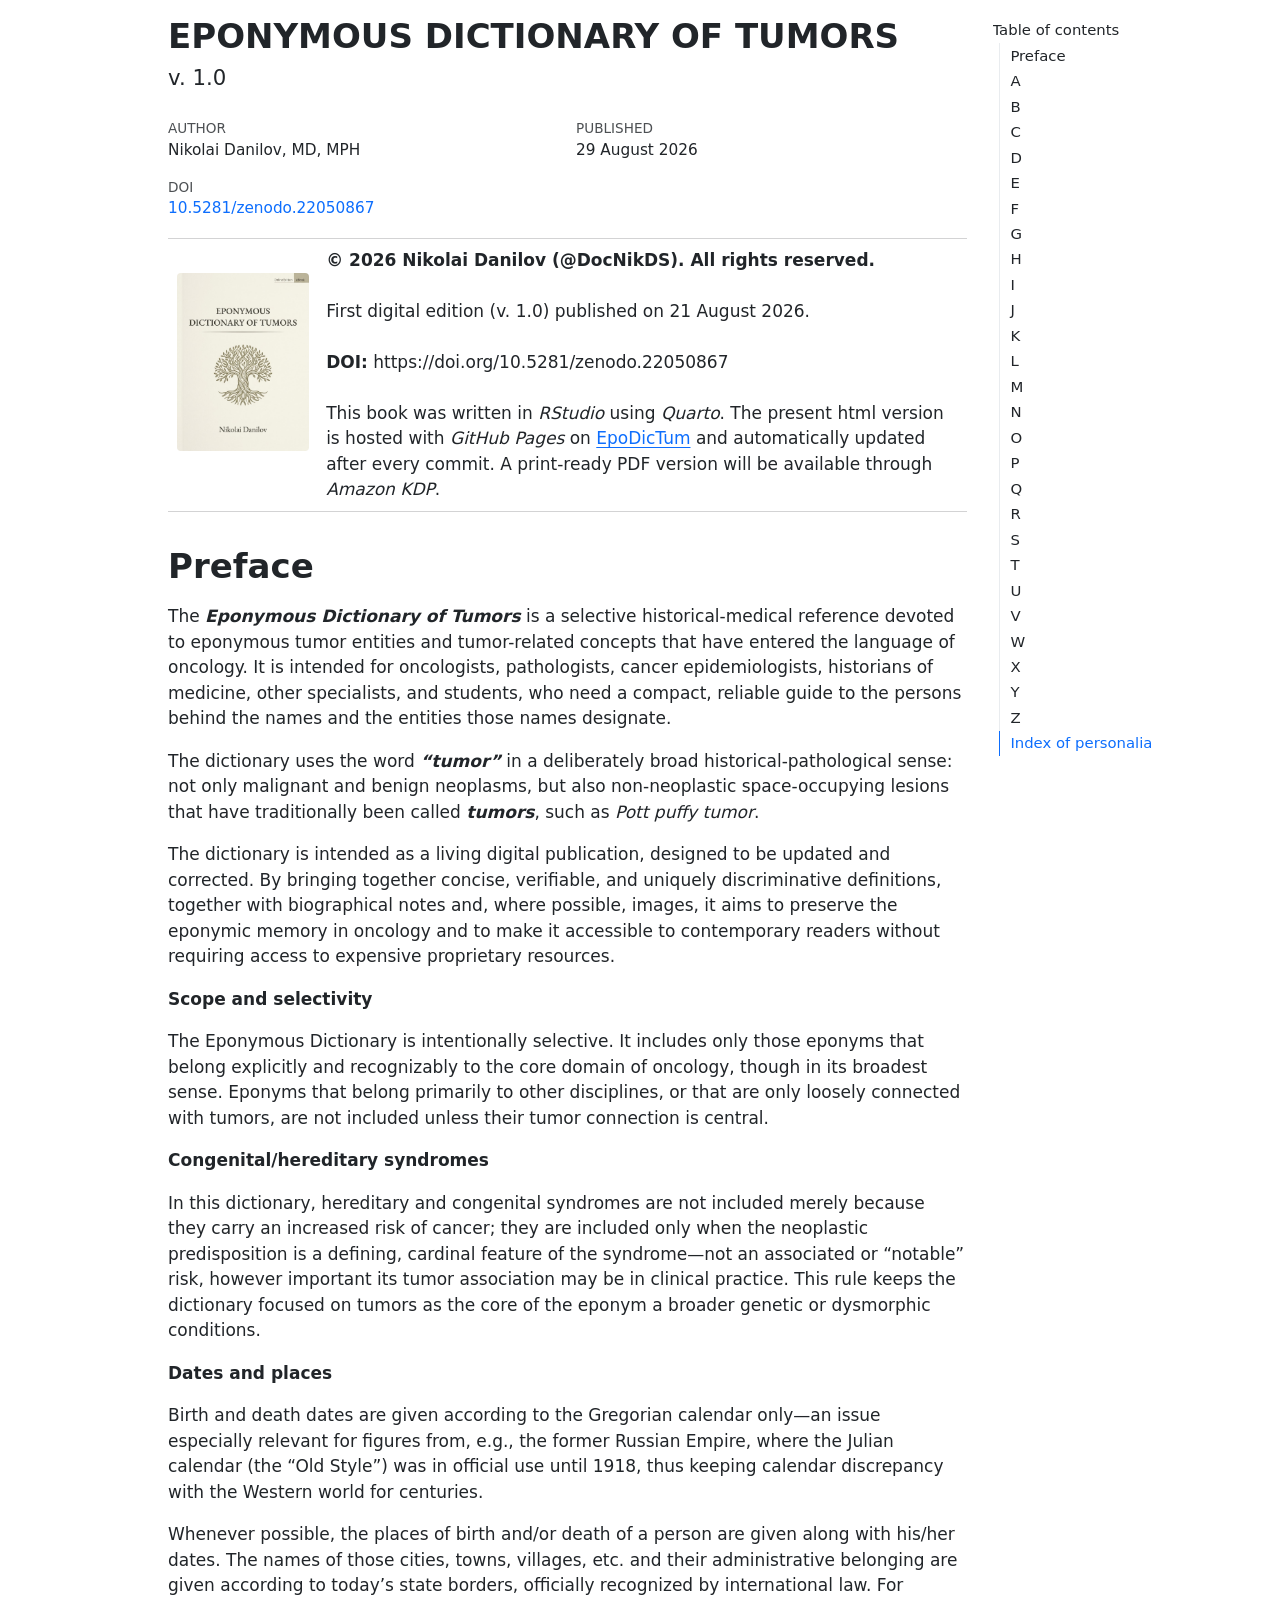
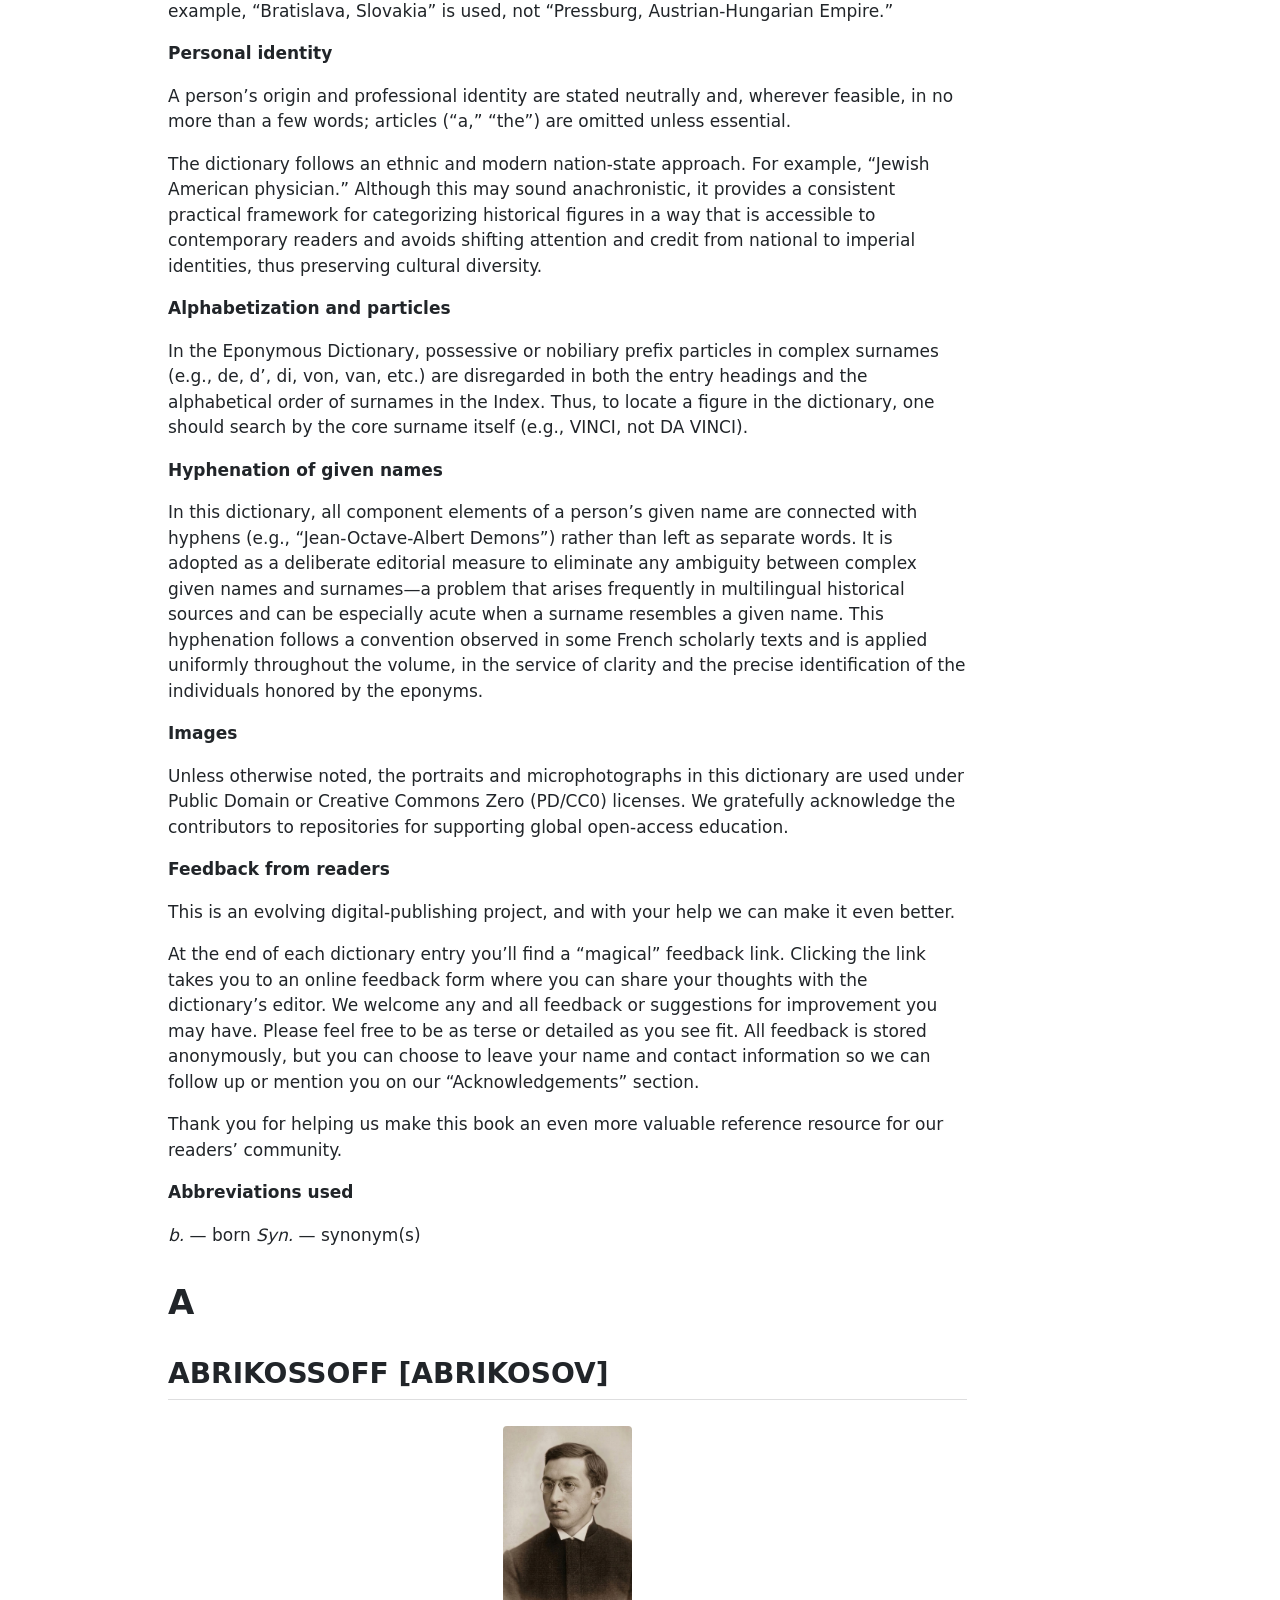
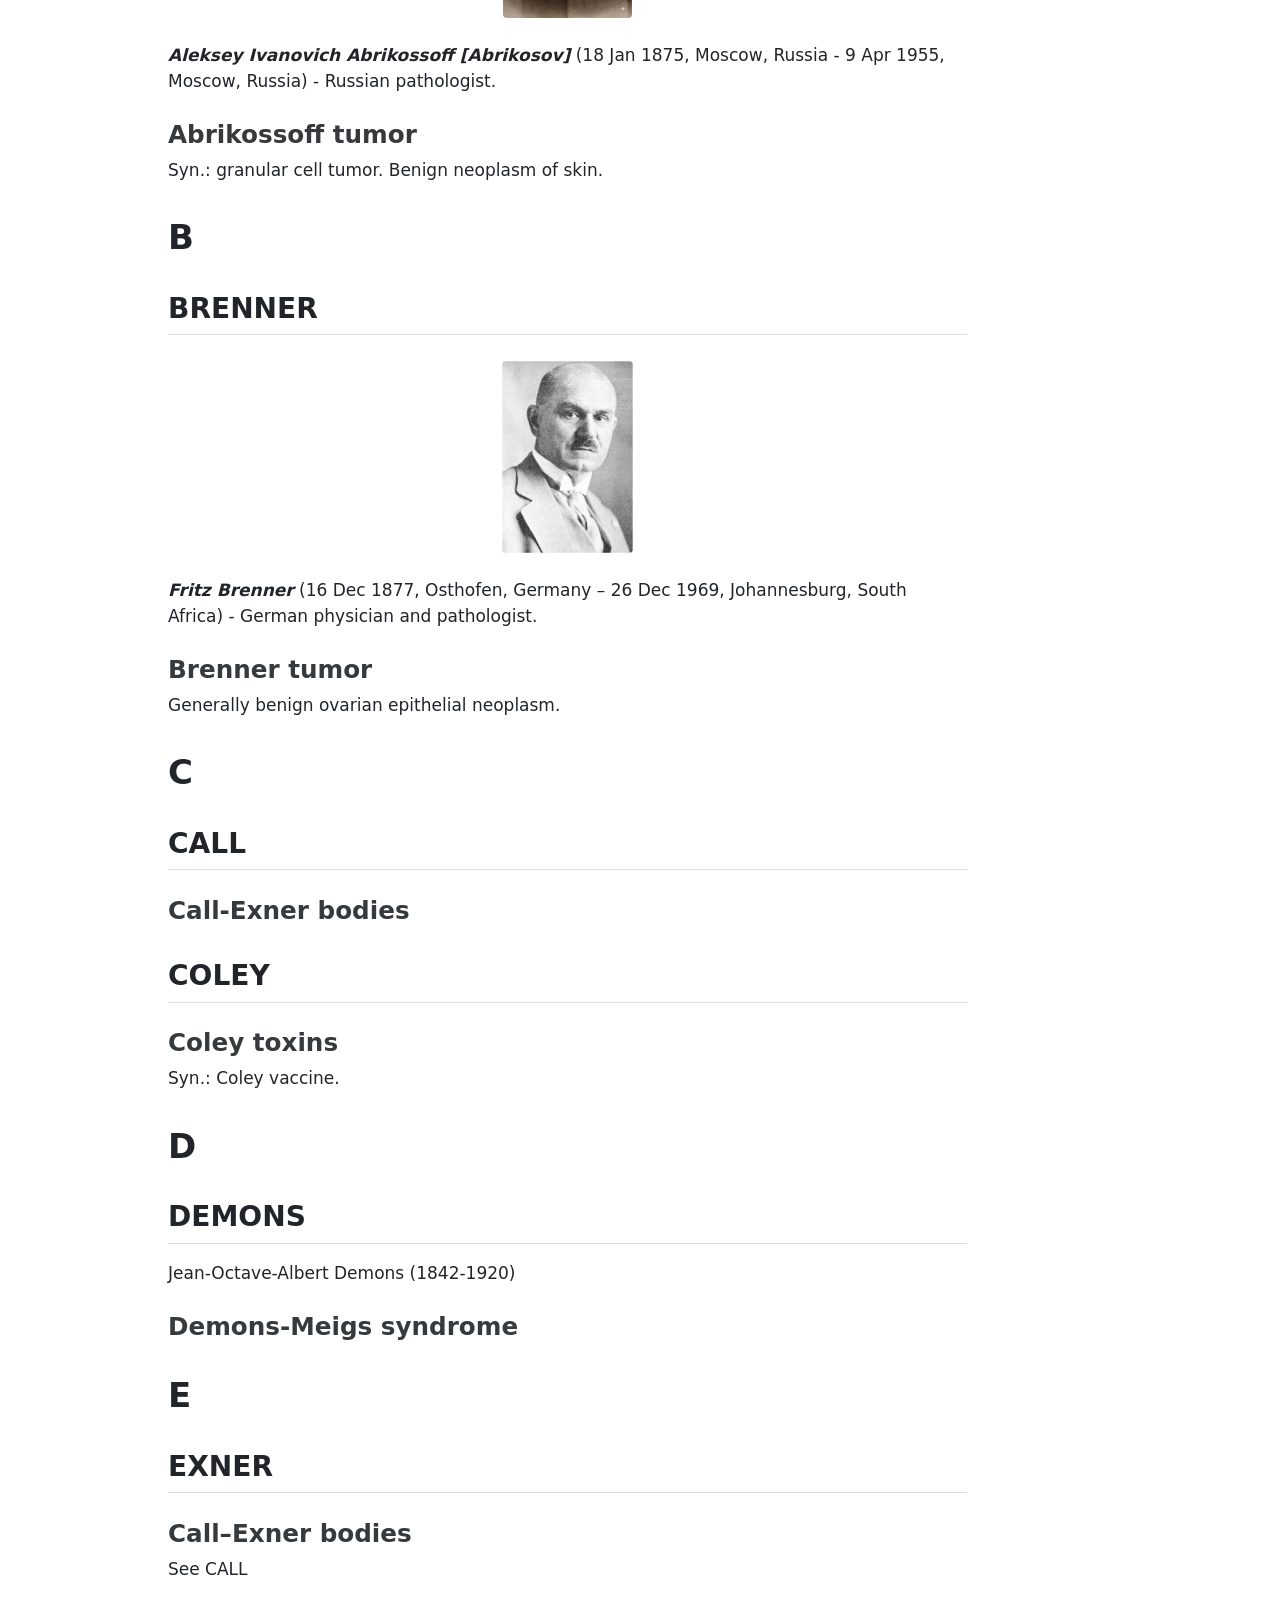
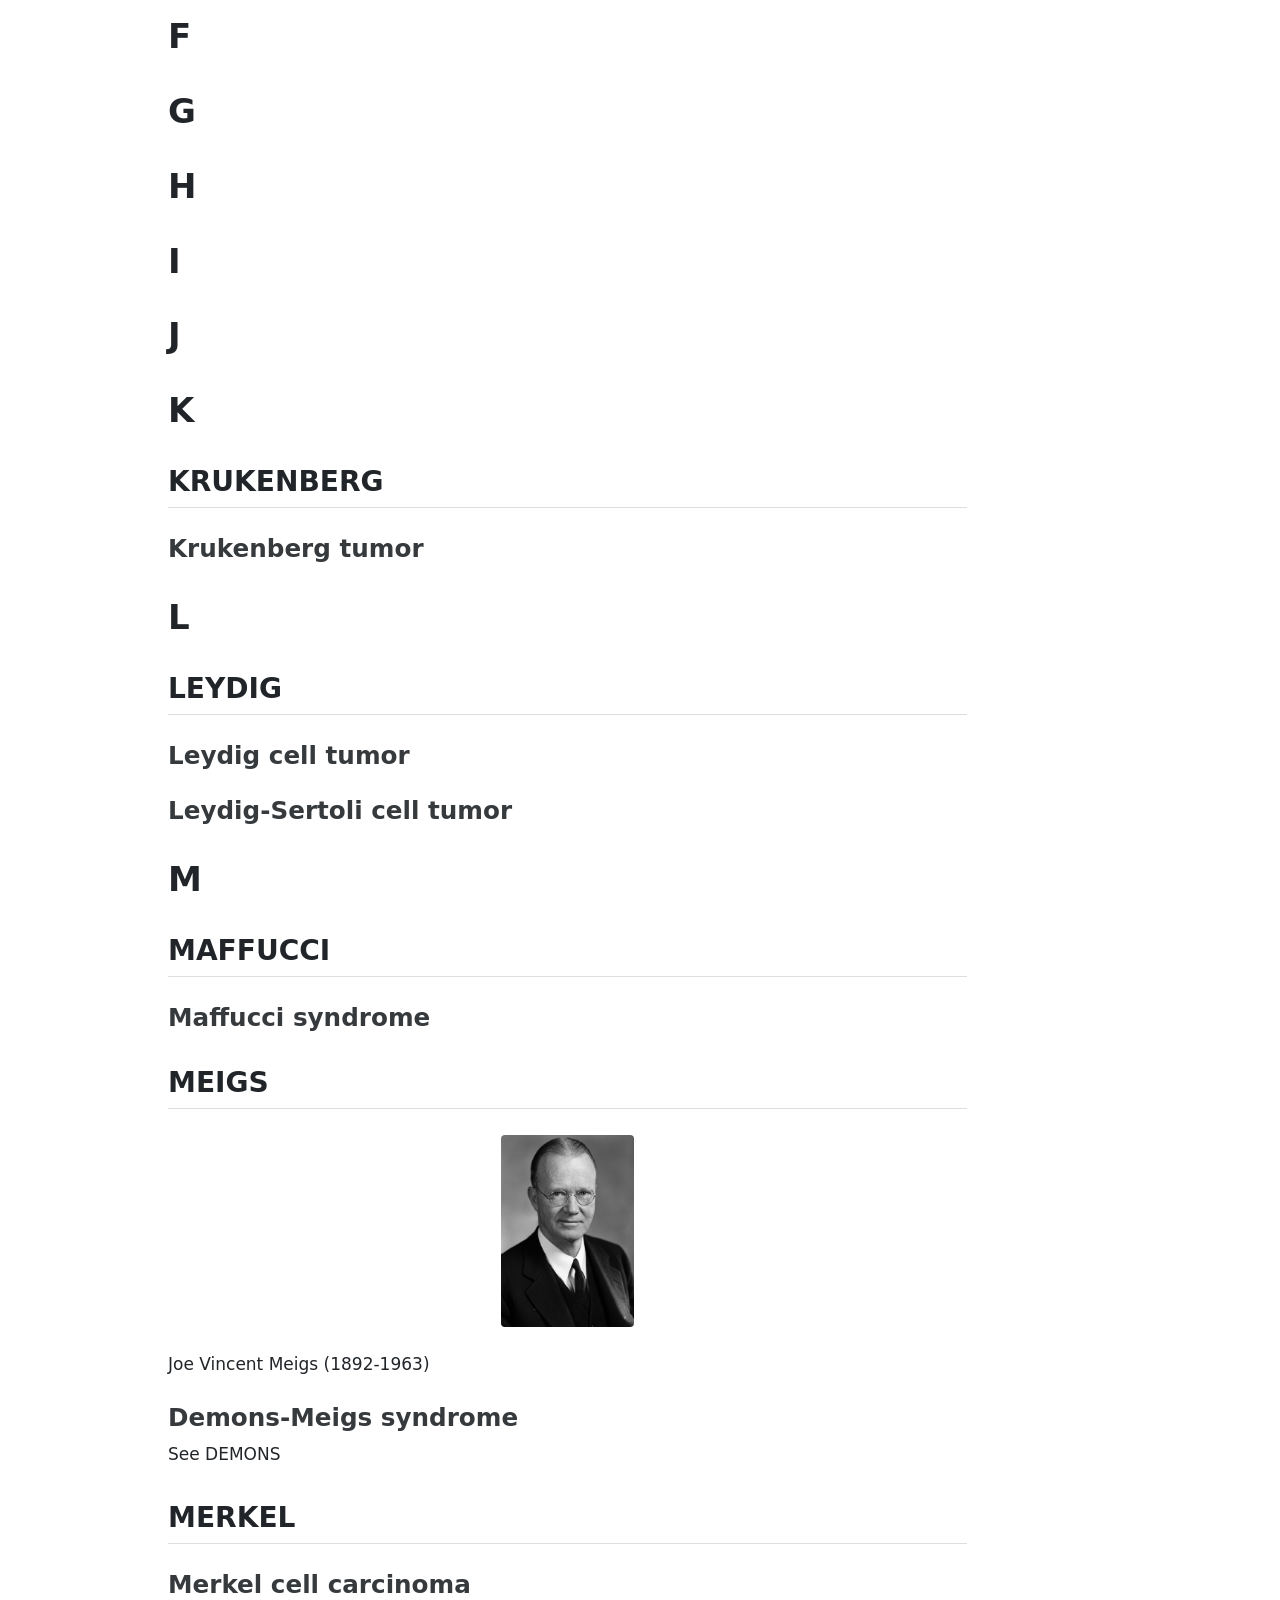
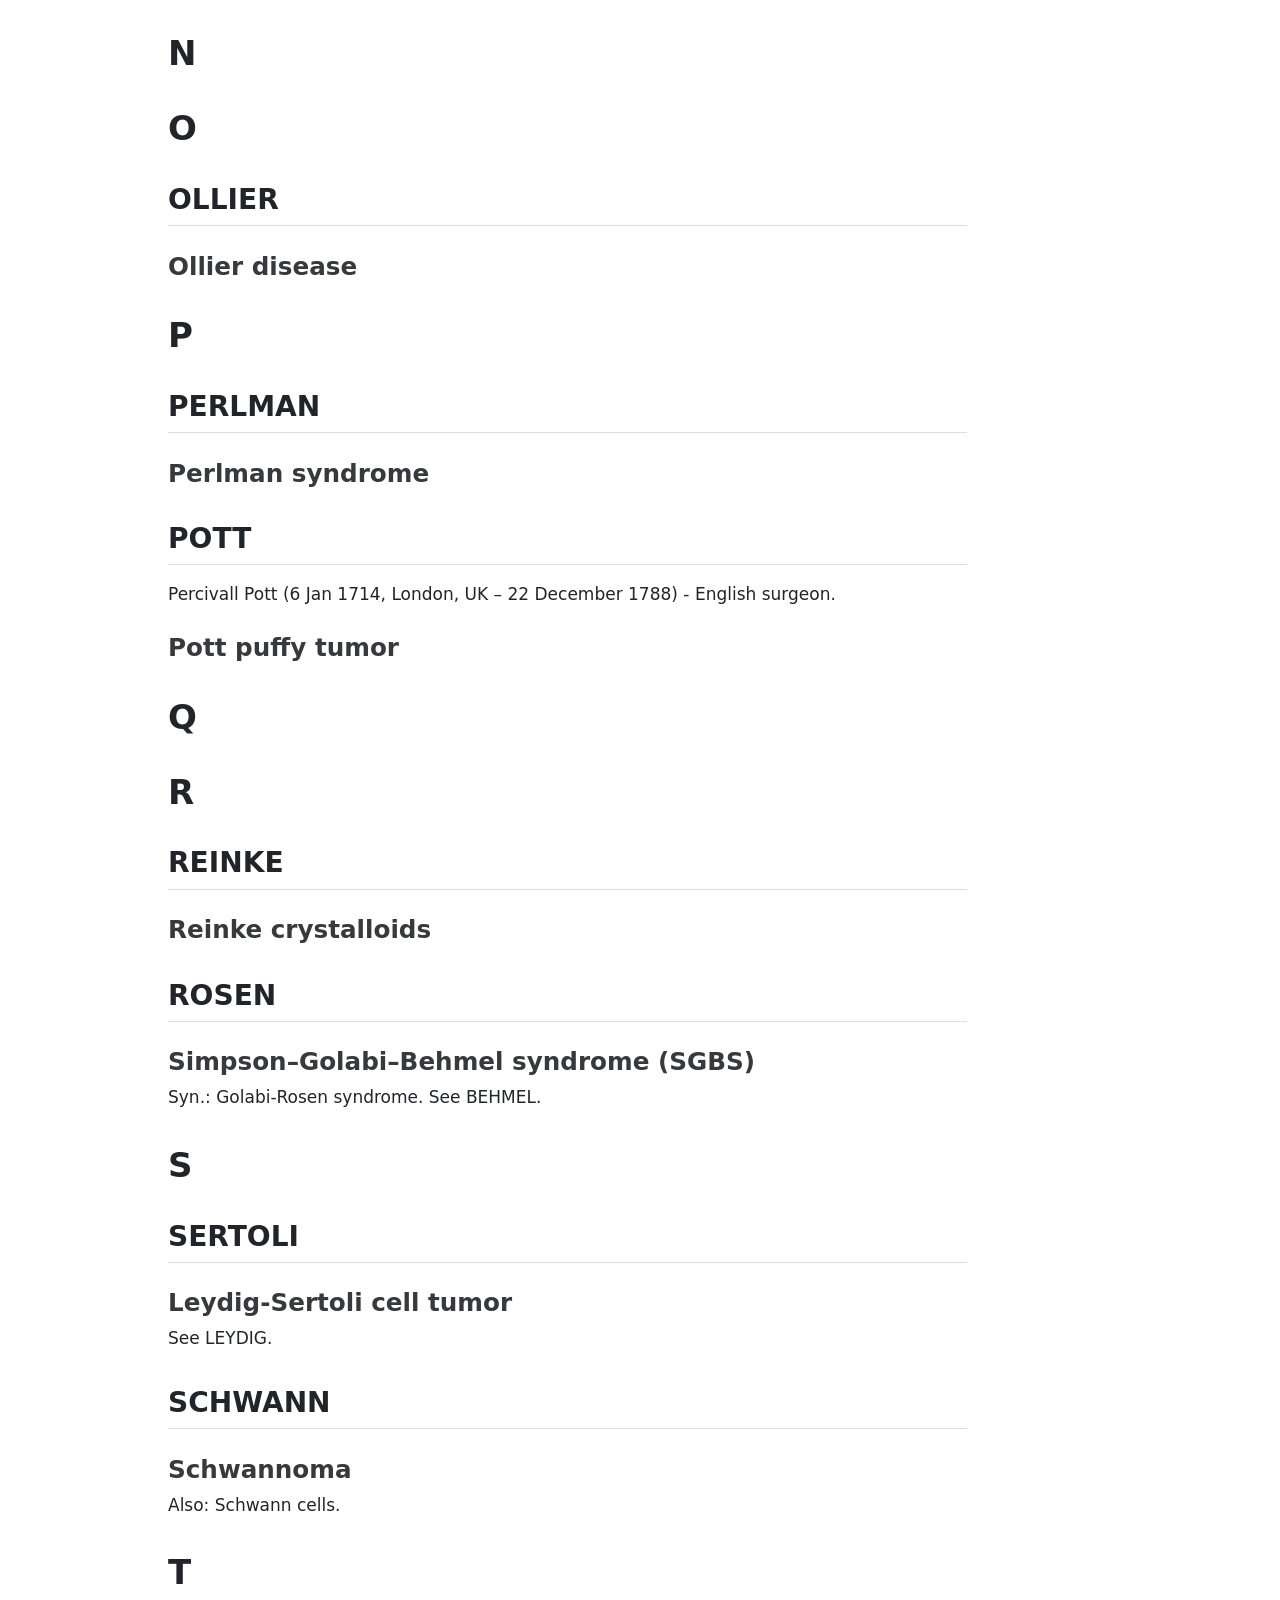
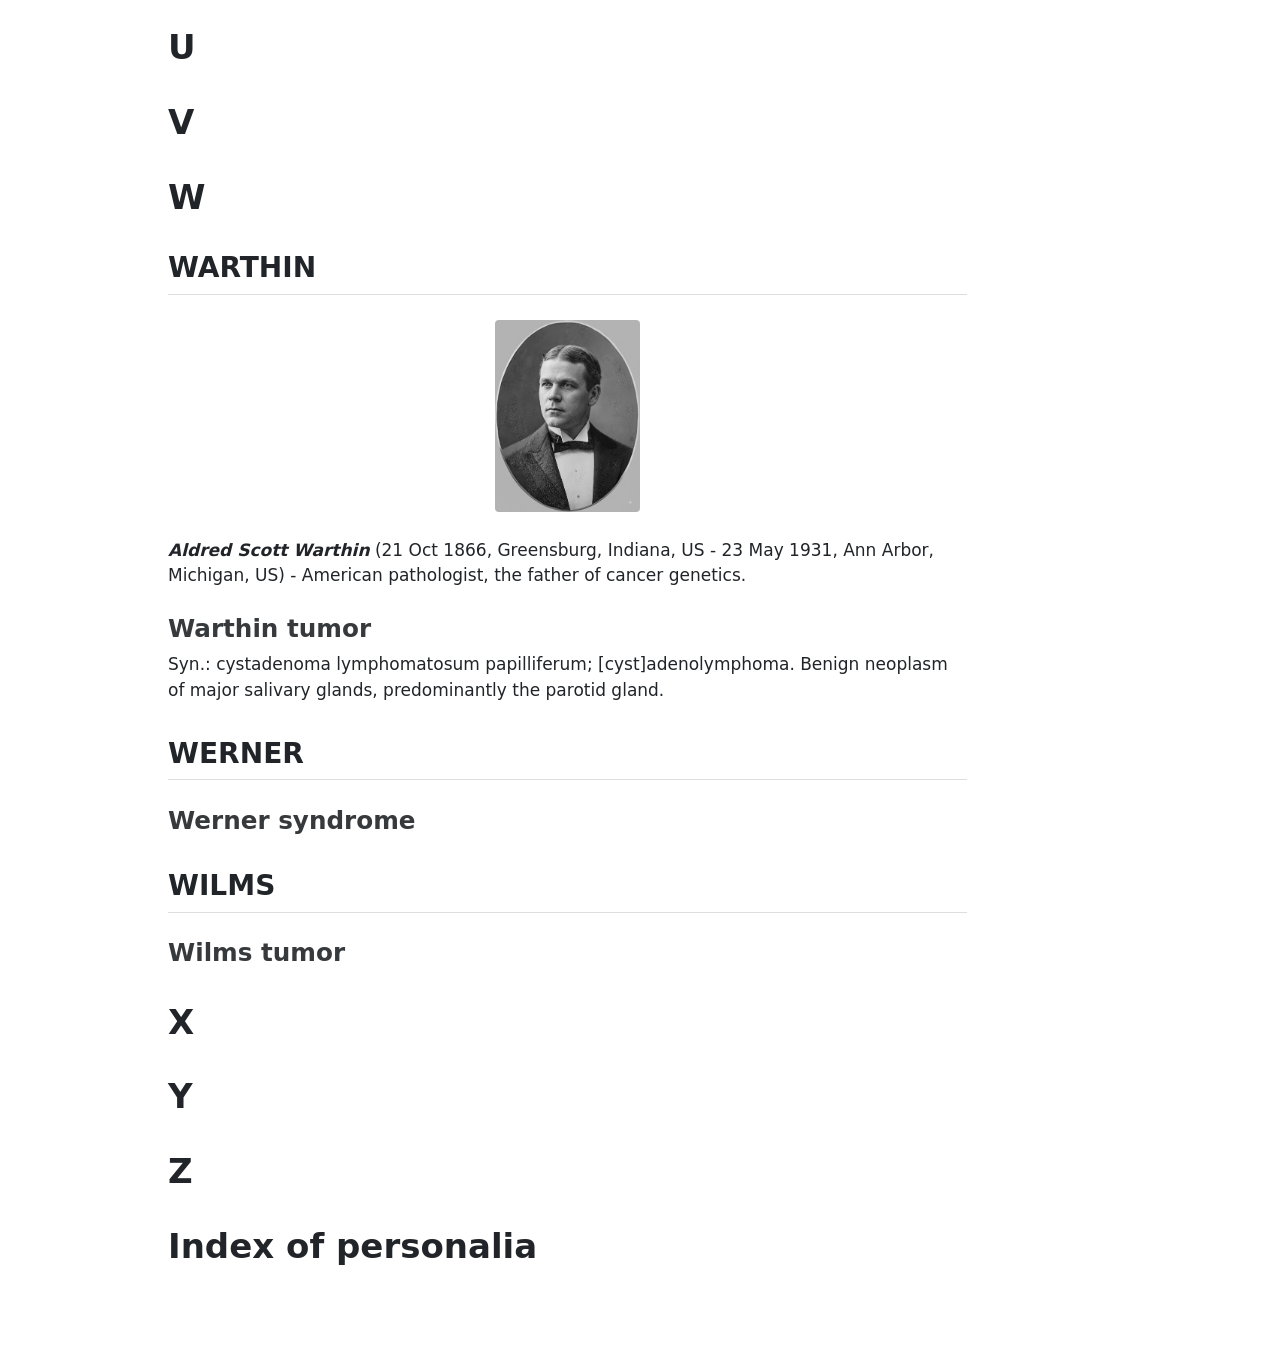
==== index.html @ 2eddefe8 "Cover design updated." ====
<!DOCTYPE html>
<html xmlns="http://www.w3.org/1999/xhtml" lang="en" xml:lang="en"><head>

<meta charset="utf-8">
<meta name="generator" content="quarto-1.9.38">

<meta name="viewport" content="width=device-width, initial-scale=1.0, user-scalable=yes">

<meta name="author" content="Nikolai Danilov, MD, MPH">
<meta name="dcterms.date" content="2026-08-29">

<title>EPONYMOUS DICTIONARY OF TUMORS</title>
<style>
/* Default styles provided by pandoc.
** See https://pandoc.org/MANUAL.html#variables-for-html for config info.
*/
code{white-space: pre-wrap;}
span.smallcaps{font-variant: small-caps;}
div.columns{display: flex; gap: min(4vw, 1.5em);}
div.column{flex: auto; overflow-x: auto;}
div.hanging-indent{margin-left: 1.5em; text-indent: -1.5em;}
ul.task-list{list-style: none;}
ul.task-list li input[type="checkbox"] {
  width: 0.8em;
  margin: 0 0.8em 0.2em -1em; /* quarto-specific, see https://github.com/quarto-dev/quarto-cli/issues/4556 */ 
  vertical-align: middle;
}
</style>


<script src="EpoDicTum_files/libs/clipboard/clipboard.min.js"></script>
<script src="EpoDicTum_files/libs/quarto-html/quarto.js" type="module"></script>
<script src="EpoDicTum_files/libs/quarto-html/tabsets/tabsets.js" type="module"></script>
<script src="EpoDicTum_files/libs/quarto-html/popper.min.js"></script>
<script src="EpoDicTum_files/libs/quarto-html/tippy.umd.min.js"></script>
<script src="EpoDicTum_files/libs/quarto-html/anchor.min.js"></script>
<link href="EpoDicTum_files/libs/quarto-html/tippy.css" rel="stylesheet">
<link href="EpoDicTum_files/libs/quarto-html/quarto-syntax-highlighting-15634bcf2e68342d4ad2dfa704d543f6.css" rel="stylesheet" id="quarto-text-highlighting-styles">
<script src="EpoDicTum_files/libs/bootstrap/bootstrap.min.js"></script>
<link href="EpoDicTum_files/libs/bootstrap/bootstrap-icons.css" rel="stylesheet">
<link href="EpoDicTum_files/libs/bootstrap/bootstrap-efbb37e9afcc02144ebbc7afd12a776f.min.css" rel="stylesheet" append-hash="true" id="quarto-bootstrap" data-mode="light">


<link rel="stylesheet" href="styles.css">
</head>

<body class="quarto-light">

<div id="quarto-content" class="page-columns page-rows-contents page-layout-article">
<div id="quarto-margin-sidebar" class="sidebar margin-sidebar">
  <nav id="TOC" role="doc-toc" class="toc-active">
    <h2 id="toc-title">Table of contents</h2>
   
  <ul>
  <li><a href="#preface" id="toc-preface" class="nav-link active" data-scroll-target="#preface">Preface</a></li>
  <li><a href="#a" id="toc-a" class="nav-link" data-scroll-target="#a">A</a>
  <ul class="collapse">
  <li><a href="#abrikossoff-abrikosov" id="toc-abrikossoff-abrikosov" class="nav-link" data-scroll-target="#abrikossoff-abrikosov">ABRIKOSSOFF [ABRIKOSOV]</a>
  <ul class="collapse">
  <li><a href="#abrikossoff-tumor" id="toc-abrikossoff-tumor" class="nav-link" data-scroll-target="#abrikossoff-tumor">Abrikossoff tumor</a></li>
  </ul></li>
  </ul></li>
  <li><a href="#b" id="toc-b" class="nav-link" data-scroll-target="#b">B</a>
  <ul class="collapse">
  <li><a href="#brenner" id="toc-brenner" class="nav-link" data-scroll-target="#brenner">BRENNER</a>
  <ul class="collapse">
  <li><a href="#brenner-tumor" id="toc-brenner-tumor" class="nav-link" data-scroll-target="#brenner-tumor">Brenner tumor</a></li>
  </ul></li>
  </ul></li>
  <li><a href="#c" id="toc-c" class="nav-link" data-scroll-target="#c">C</a>
  <ul class="collapse">
  <li><a href="#call" id="toc-call" class="nav-link" data-scroll-target="#call">CALL</a>
  <ul class="collapse">
  <li><a href="#call-exner-bodies" id="toc-call-exner-bodies" class="nav-link" data-scroll-target="#call-exner-bodies">Call-Exner bodies</a></li>
  </ul></li>
  <li><a href="#coley" id="toc-coley" class="nav-link" data-scroll-target="#coley">COLEY</a>
  <ul class="collapse">
  <li><a href="#coley-toxins" id="toc-coley-toxins" class="nav-link" data-scroll-target="#coley-toxins">Coley toxins</a></li>
  </ul></li>
  </ul></li>
  <li><a href="#d" id="toc-d" class="nav-link" data-scroll-target="#d">D</a>
  <ul class="collapse">
  <li><a href="#demons" id="toc-demons" class="nav-link" data-scroll-target="#demons">DEMONS</a>
  <ul class="collapse">
  <li><a href="#demons-meigs-syndrome" id="toc-demons-meigs-syndrome" class="nav-link" data-scroll-target="#demons-meigs-syndrome">Demons-Meigs syndrome</a></li>
  </ul></li>
  </ul></li>
  <li><a href="#e" id="toc-e" class="nav-link" data-scroll-target="#e">E</a>
  <ul class="collapse">
  <li><a href="#exner" id="toc-exner" class="nav-link" data-scroll-target="#exner">EXNER</a>
  <ul class="collapse">
  <li><a href="#callexner-bodies" id="toc-callexner-bodies" class="nav-link" data-scroll-target="#callexner-bodies">Call–Exner bodies</a></li>
  </ul></li>
  </ul></li>
  <li><a href="#f" id="toc-f" class="nav-link" data-scroll-target="#f">F</a></li>
  <li><a href="#g" id="toc-g" class="nav-link" data-scroll-target="#g">G</a></li>
  <li><a href="#h" id="toc-h" class="nav-link" data-scroll-target="#h">H</a></li>
  <li><a href="#i" id="toc-i" class="nav-link" data-scroll-target="#i">I</a></li>
  <li><a href="#j" id="toc-j" class="nav-link" data-scroll-target="#j">J</a></li>
  <li><a href="#k" id="toc-k" class="nav-link" data-scroll-target="#k">K</a>
  <ul class="collapse">
  <li><a href="#krukenberg" id="toc-krukenberg" class="nav-link" data-scroll-target="#krukenberg">KRUKENBERG</a>
  <ul class="collapse">
  <li><a href="#krukenberg-tumor" id="toc-krukenberg-tumor" class="nav-link" data-scroll-target="#krukenberg-tumor">Krukenberg tumor</a></li>
  </ul></li>
  </ul></li>
  <li><a href="#l" id="toc-l" class="nav-link" data-scroll-target="#l">L</a>
  <ul class="collapse">
  <li><a href="#leydig" id="toc-leydig" class="nav-link" data-scroll-target="#leydig">LEYDIG</a>
  <ul class="collapse">
  <li><a href="#leydig-cell-tumor" id="toc-leydig-cell-tumor" class="nav-link" data-scroll-target="#leydig-cell-tumor">Leydig cell tumor</a></li>
  <li><a href="#leydig-sertoli-cell-tumor" id="toc-leydig-sertoli-cell-tumor" class="nav-link" data-scroll-target="#leydig-sertoli-cell-tumor">Leydig-Sertoli cell tumor</a></li>
  </ul></li>
  </ul></li>
  <li><a href="#m" id="toc-m" class="nav-link" data-scroll-target="#m">M</a>
  <ul class="collapse">
  <li><a href="#maffucci" id="toc-maffucci" class="nav-link" data-scroll-target="#maffucci">MAFFUCCI</a>
  <ul class="collapse">
  <li><a href="#maffucci-syndrome" id="toc-maffucci-syndrome" class="nav-link" data-scroll-target="#maffucci-syndrome">Maffucci syndrome</a></li>
  </ul></li>
  <li><a href="#meigs" id="toc-meigs" class="nav-link" data-scroll-target="#meigs">MEIGS</a>
  <ul class="collapse">
  <li><a href="#demons-meigs-syndrome-1" id="toc-demons-meigs-syndrome-1" class="nav-link" data-scroll-target="#demons-meigs-syndrome-1">Demons-Meigs syndrome</a></li>
  </ul></li>
  <li><a href="#merkel" id="toc-merkel" class="nav-link" data-scroll-target="#merkel">MERKEL</a>
  <ul class="collapse">
  <li><a href="#merkel-cell-carcinoma" id="toc-merkel-cell-carcinoma" class="nav-link" data-scroll-target="#merkel-cell-carcinoma">Merkel cell carcinoma</a></li>
  </ul></li>
  </ul></li>
  <li><a href="#n" id="toc-n" class="nav-link" data-scroll-target="#n">N</a></li>
  <li><a href="#o" id="toc-o" class="nav-link" data-scroll-target="#o">O</a>
  <ul class="collapse">
  <li><a href="#ollier" id="toc-ollier" class="nav-link" data-scroll-target="#ollier">OLLIER</a>
  <ul class="collapse">
  <li><a href="#ollier-disease" id="toc-ollier-disease" class="nav-link" data-scroll-target="#ollier-disease">Ollier disease</a></li>
  </ul></li>
  </ul></li>
  <li><a href="#p" id="toc-p" class="nav-link" data-scroll-target="#p">P</a>
  <ul class="collapse">
  <li><a href="#perlman" id="toc-perlman" class="nav-link" data-scroll-target="#perlman">PERLMAN</a>
  <ul class="collapse">
  <li><a href="#perlman-syndrome" id="toc-perlman-syndrome" class="nav-link" data-scroll-target="#perlman-syndrome">Perlman syndrome</a></li>
  </ul></li>
  <li><a href="#pott" id="toc-pott" class="nav-link" data-scroll-target="#pott">POTT</a>
  <ul class="collapse">
  <li><a href="#pott-puffy-tumor" id="toc-pott-puffy-tumor" class="nav-link" data-scroll-target="#pott-puffy-tumor">Pott puffy tumor</a></li>
  </ul></li>
  </ul></li>
  <li><a href="#q" id="toc-q" class="nav-link" data-scroll-target="#q">Q</a></li>
  <li><a href="#r" id="toc-r" class="nav-link" data-scroll-target="#r">R</a>
  <ul class="collapse">
  <li><a href="#reinke" id="toc-reinke" class="nav-link" data-scroll-target="#reinke">REINKE</a>
  <ul class="collapse">
  <li><a href="#reinke-crystalloids" id="toc-reinke-crystalloids" class="nav-link" data-scroll-target="#reinke-crystalloids">Reinke crystalloids</a></li>
  </ul></li>
  <li><a href="#rosen" id="toc-rosen" class="nav-link" data-scroll-target="#rosen">ROSEN</a>
  <ul class="collapse">
  <li><a href="#simpsongolabibehmel-syndrome-sgbs" id="toc-simpsongolabibehmel-syndrome-sgbs" class="nav-link" data-scroll-target="#simpsongolabibehmel-syndrome-sgbs">Simpson–Golabi–Behmel syndrome (SGBS)</a></li>
  </ul></li>
  </ul></li>
  <li><a href="#s" id="toc-s" class="nav-link" data-scroll-target="#s">S</a>
  <ul class="collapse">
  <li><a href="#sertoli" id="toc-sertoli" class="nav-link" data-scroll-target="#sertoli">SERTOLI</a>
  <ul class="collapse">
  <li><a href="#leydig-sertoli-cell-tumor-1" id="toc-leydig-sertoli-cell-tumor-1" class="nav-link" data-scroll-target="#leydig-sertoli-cell-tumor-1">Leydig-Sertoli cell tumor</a></li>
  </ul></li>
  <li><a href="#schwann" id="toc-schwann" class="nav-link" data-scroll-target="#schwann">SCHWANN</a>
  <ul class="collapse">
  <li><a href="#schwannoma" id="toc-schwannoma" class="nav-link" data-scroll-target="#schwannoma">Schwannoma</a></li>
  </ul></li>
  </ul></li>
  <li><a href="#t" id="toc-t" class="nav-link" data-scroll-target="#t">T</a></li>
  <li><a href="#u" id="toc-u" class="nav-link" data-scroll-target="#u">U</a></li>
  <li><a href="#v" id="toc-v" class="nav-link" data-scroll-target="#v">V</a></li>
  <li><a href="#w" id="toc-w" class="nav-link" data-scroll-target="#w">W</a>
  <ul class="collapse">
  <li><a href="#warthin" id="toc-warthin" class="nav-link" data-scroll-target="#warthin">WARTHIN</a>
  <ul class="collapse">
  <li><a href="#warthin-tumor" id="toc-warthin-tumor" class="nav-link" data-scroll-target="#warthin-tumor">Warthin tumor</a></li>
  </ul></li>
  <li><a href="#werner" id="toc-werner" class="nav-link" data-scroll-target="#werner">WERNER</a>
  <ul class="collapse">
  <li><a href="#werner-syndrome" id="toc-werner-syndrome" class="nav-link" data-scroll-target="#werner-syndrome">Werner syndrome</a></li>
  </ul></li>
  <li><a href="#wilms" id="toc-wilms" class="nav-link" data-scroll-target="#wilms">WILMS</a>
  <ul class="collapse">
  <li><a href="#wilms-tumor" id="toc-wilms-tumor" class="nav-link" data-scroll-target="#wilms-tumor">Wilms tumor</a></li>
  </ul></li>
  </ul></li>
  <li><a href="#x" id="toc-x" class="nav-link" data-scroll-target="#x">X</a></li>
  <li><a href="#y" id="toc-y" class="nav-link" data-scroll-target="#y">Y</a></li>
  <li><a href="#z" id="toc-z" class="nav-link" data-scroll-target="#z">Z</a></li>
  <li><a href="#index-of-personalia" id="toc-index-of-personalia" class="nav-link" data-scroll-target="#index-of-personalia">Index of personalia</a></li>
  </ul>
<div class="quarto-alternate-formats"><h2>Other Formats</h2><ul><li><a href="EpoDicTum.pdf"><i class="bi bi-file-pdf"></i>PDF</a></li></ul></div></nav>
</div>
<main class="content" id="quarto-document-content">

<header id="title-block-header" class="quarto-title-block default">
<div class="quarto-title">
<h1 class="title">EPONYMOUS DICTIONARY OF TUMORS</h1>
<p class="subtitle lead">v. 1.0</p>
</div>



<div class="quarto-title-meta">

    <div>
    <div class="quarto-title-meta-heading">Author</div>
    <div class="quarto-title-meta-contents">
             <p>Nikolai Danilov, MD, MPH </p>
          </div>
  </div>
    
    <div>
    <div class="quarto-title-meta-heading">Published</div>
    <div class="quarto-title-meta-contents">
      <p class="date">29 August 2026</p>
    </div>
  </div>
  
    
    <div>
    <div class="quarto-title-meta-heading">Doi</div>
    <div class="quarto-title-meta-contents">
      <p class="doi">
        <a href="https://doi.org/10.5281/zenodo.22050867">10.5281/zenodo.22050867</a>
      </p>
    </div>
  </div>
  </div>
  


</header>


<table class="caption-top table">
<tbody>
<tr class="odd">
<td><img src="images/cover.png" class="img-fluid" style="width:100.0%"></td>
<td><strong>© 2026 Nikolai Danilov (<span class="citation" data-cites="DocNikDS">@DocNikDS</span>). All rights reserved.</strong> <br><br> First digital edition (v. 1.0) published on 21 August 2026. <br><br> <strong>DOI:</strong> https://doi.org/10.5281/zenodo.22050867 <br><br> This book was written in <em>RStudio</em> using <em>Quarto</em>. The present html version is hosted with <em>GitHub Pages</em> on <a href="https://github.com/DocNikDS/EpoDicTum">EpoDicTum</a> and automatically updated after every commit. A print-ready PDF version will be available through <em>Amazon KDP</em>.</td>
</tr>
</tbody>
</table>
<section id="preface" class="level1">
<h1>Preface</h1>
<p>The <strong><em>Eponymous Dictionary of Tumors</em></strong> is a selective historical-medical reference devoted to eponymous tumor entities and tumor-related concepts that have entered the language of oncology. It is intended for oncologists, pathologists, cancer epidemiologists, historians of medicine, other specialists, and students, who need a compact, reliable guide to the persons behind the names and the entities those names designate.</p>
<p>The dictionary uses the word <strong><em>“tumor”</em></strong> in a deliberately broad historical-pathological sense: not only malignant and benign neoplasms, but also non-neoplastic space-occupying lesions that have traditionally been called <strong><em>tumors</em></strong>, such as <em>Pott puffy tumor</em>.</p>
<p>The dictionary is intended as a living digital publication, designed to be updated and corrected. By bringing together concise, verifiable, and uniquely discriminative definitions, together with biographical notes and, where possible, images, it aims to preserve the eponymic memory in oncology and to make it accessible to contemporary readers without requiring access to expensive proprietary resources.</p>
<p><strong>Scope and selectivity</strong></p>
<p>The Eponymous Dictionary is intentionally selective. It includes only those eponyms that belong explicitly and recognizably to the core domain of oncology, though in its broadest sense. Eponyms that belong primarily to other disciplines, or that are only loosely connected with tumors, are not included unless their tumor connection is central.</p>
<p><strong>Congenital/hereditary syndromes</strong></p>
<p>In this dictionary, hereditary and congenital syndromes are not included merely because they carry an increased risk of cancer; they are included only when the neoplastic predisposition is a defining, cardinal feature of the syndrome—not an associated or “notable” risk, however important its tumor association may be in clinical practice. This rule keeps the dictionary focused on tumors as the core of the eponym a broader genetic or dysmorphic conditions.</p>
<p><strong>Dates and places</strong></p>
<p>Birth and death dates are given according to the Gregorian calendar only—an issue especially relevant for figures from, e.g., the former Russian Empire, where the Julian calendar (the “Old Style”) was in official use until 1918, thus keeping calendar discrepancy with the Western world for centuries.</p>
<p>Whenever possible, the places of birth and/or death of a person are given along with his/her dates. The names of those cities, towns, villages, etc. and their administrative belonging are given according to today’s state borders, officially recognized by international law. For example, “Bratislava, Slovakia” is used, not “Pressburg, Austrian-Hungarian Empire.”</p>
<p><strong>Personal identity</strong></p>
<p>A person’s origin and professional identity are stated neutrally and, wherever feasible, in no more than a few words; articles (“a,” “the”) are omitted unless essential.</p>
<p>The dictionary follows an ethnic and modern nation-state approach. For example, “Jewish American physician.” Although this may sound anachronistic, it provides a consistent practical framework for categorizing historical figures in a way that is accessible to contemporary readers and avoids shifting attention and credit from national to imperial identities, thus preserving cultural diversity.</p>
<p><strong>Alphabetization and particles</strong></p>
<p>In the Eponymous Dictionary, possessive or nobiliary prefix particles in complex surnames (e.g., de, d’, di, von, van, etc.) are disregarded in both the entry headings and the alphabetical order of surnames in the Index. Thus, to locate a figure in the dictionary, one should search by the core surname itself (e.g., VINCI, not DA VINCI).</p>
<p><strong>Hyphenation of given names</strong></p>
<p>In this dictionary, all component elements of a person’s given name are connected with hyphens (e.g., “Jean-Octave-Albert Demons”) rather than left as separate words. It is adopted as a deliberate editorial measure to eliminate any ambiguity between complex given names and surnames—a problem that arises frequently in multilingual historical sources and can be especially acute when a surname resembles a given name. This hyphenation follows a convention observed in some French scholarly texts and is applied uniformly throughout the volume, in the service of clarity and the precise identification of the individuals honored by the eponyms.</p>
<p><strong>Images</strong></p>
<p>Unless otherwise noted, the portraits and microphotographs in this dictionary are used under Public Domain or Creative Commons Zero (PD/CC0) licenses. We gratefully acknowledge the contributors to repositories for supporting global open-access education.</p>
<p><strong>Feedback from readers</strong></p>
<p>This is an evolving digital-publishing project, and with your help we can make it even better.</p>
<p>At the end of each dictionary entry you’ll find a “magical” feedback link. Clicking the link takes you to an online feedback form where you can share your thoughts with the dictionary’s editor. We welcome any and all feedback or suggestions for improvement you may have. Please feel free to be as terse or detailed as you see fit. All feedback is stored anonymously, but you can choose to leave your name and contact information so we can follow up or mention you on our “Acknowledgements” section.</p>
<p>Thank you for helping us make this book an even more valuable reference resource for our readers’ community.</p>
<p><strong>Abbreviations used</strong></p>
<p><em>b.</em> — born <em>Syn.</em> — synonym(s)</p>
</section>
<section id="a" class="level1">
<h1>A</h1>
<section id="abrikossoff-abrikosov" class="level2">
<h2 class="anchored" data-anchor-id="abrikossoff-abrikosov">ABRIKOSSOFF [ABRIKOSOV]</h2>
<p><img src="images/Abrikossoff.jpg" class="portrait img-fluid"> <strong><em>Aleksey Ivanovich Abrikossoff [Abrikosov]</em></strong> (18 Jan 1875, Moscow, Russia - 9 Apr 1955, Мoscow, Russia) - Russian pathologist.</p>
<section id="abrikossoff-tumor" class="level3">
<h3 class="anchored" data-anchor-id="abrikossoff-tumor">Abrikossoff tumor</h3>
<p>Syn.: granular cell tumor. Benign neoplasm of skin.</p>
</section>
</section>
</section>
<section id="b" class="level1">
<h1>B</h1>
<section id="brenner" class="level2">
<h2 class="anchored" data-anchor-id="brenner">BRENNER</h2>
<p><img src="images/Brenner.jpg" class="portrait img-fluid"> <strong><em>Fritz Brenner</em></strong> (16 Dec 1877, Osthofen, Germany – 26 Dec 1969, Johannesburg, South Africa) - German physician and pathologist.</p>
<section id="brenner-tumor" class="level3">
<h3 class="anchored" data-anchor-id="brenner-tumor">Brenner tumor</h3>
<p>Generally benign ovarian epithelial neoplasm.</p>
</section>
</section>
</section>
<section id="c" class="level1">
<h1>C</h1>
<section id="call" class="level2">
<h2 class="anchored" data-anchor-id="call">CALL</h2>
<section id="call-exner-bodies" class="level3">
<h3 class="anchored" data-anchor-id="call-exner-bodies">Call-Exner bodies</h3>

</section>
</section>
<section id="coley" class="level2">
<h2 class="anchored" data-anchor-id="coley">COLEY</h2>
<section id="coley-toxins" class="level3">
<h3 class="anchored" data-anchor-id="coley-toxins">Coley toxins</h3>
<p>Syn.: Coley vaccine.</p>
</section>
</section>
</section>
<section id="d" class="level1">
<h1>D</h1>
<section id="demons" class="level2">
<h2 class="anchored" data-anchor-id="demons">DEMONS</h2>
<p>Jean-Octave-Albert Demons (1842-1920)</p>
<section id="demons-meigs-syndrome" class="level3">
<h3 class="anchored" data-anchor-id="demons-meigs-syndrome">Demons-Meigs syndrome</h3>

</section>
</section>
</section>
<section id="e" class="level1">
<h1>E</h1>
<section id="exner" class="level2">
<h2 class="anchored" data-anchor-id="exner">EXNER</h2>
<section id="callexner-bodies" class="level3">
<h3 class="anchored" data-anchor-id="callexner-bodies">Call–Exner bodies</h3>
<p>See CALL</p>
</section>
</section>
</section>
<section id="f" class="level1">
<h1>F</h1>

</section>
<section id="g" class="level1">
<h1>G</h1>

</section>
<section id="h" class="level1">
<h1>H</h1>

</section>
<section id="i" class="level1">
<h1>I</h1>

</section>
<section id="j" class="level1">
<h1>J</h1>

</section>
<section id="k" class="level1">
<h1>K</h1>
<section id="krukenberg" class="level2">
<h2 class="anchored" data-anchor-id="krukenberg">KRUKENBERG</h2>
<section id="krukenberg-tumor" class="level3">
<h3 class="anchored" data-anchor-id="krukenberg-tumor">Krukenberg tumor</h3>

</section>
</section>
</section>
<section id="l" class="level1">
<h1>L</h1>
<section id="leydig" class="level2">
<h2 class="anchored" data-anchor-id="leydig">LEYDIG</h2>
<section id="leydig-cell-tumor" class="level3">
<h3 class="anchored" data-anchor-id="leydig-cell-tumor">Leydig cell tumor</h3>
</section>
<section id="leydig-sertoli-cell-tumor" class="level3">
<h3 class="anchored" data-anchor-id="leydig-sertoli-cell-tumor">Leydig-Sertoli cell tumor</h3>

</section>
</section>
</section>
<section id="m" class="level1">
<h1>M</h1>
<section id="maffucci" class="level2">
<h2 class="anchored" data-anchor-id="maffucci">MAFFUCCI</h2>
<section id="maffucci-syndrome" class="level3">
<h3 class="anchored" data-anchor-id="maffucci-syndrome">Maffucci syndrome</h3>

</section>
</section>
<section id="meigs" class="level2">
<h2 class="anchored" data-anchor-id="meigs">MEIGS</h2>
<p><img src="images/Meigs.jpg" class="portrait img-fluid"> Joe Vincent Meigs (1892-1963)</p>
<section id="demons-meigs-syndrome-1" class="level3">
<h3 class="anchored" data-anchor-id="demons-meigs-syndrome-1">Demons-Meigs syndrome</h3>
<p>See DEMONS</p>
</section>
</section>
<section id="merkel" class="level2">
<h2 class="anchored" data-anchor-id="merkel">MERKEL</h2>
<section id="merkel-cell-carcinoma" class="level3">
<h3 class="anchored" data-anchor-id="merkel-cell-carcinoma">Merkel cell carcinoma</h3>

</section>
</section>
</section>
<section id="n" class="level1">
<h1>N</h1>

</section>
<section id="o" class="level1">
<h1>O</h1>
<section id="ollier" class="level2">
<h2 class="anchored" data-anchor-id="ollier">OLLIER</h2>
<section id="ollier-disease" class="level3">
<h3 class="anchored" data-anchor-id="ollier-disease">Ollier disease</h3>

</section>
</section>
</section>
<section id="p" class="level1">
<h1>P</h1>
<section id="perlman" class="level2">
<h2 class="anchored" data-anchor-id="perlman">PERLMAN</h2>
<section id="perlman-syndrome" class="level3">
<h3 class="anchored" data-anchor-id="perlman-syndrome">Perlman syndrome</h3>

</section>
</section>
<section id="pott" class="level2">
<h2 class="anchored" data-anchor-id="pott">POTT</h2>
<p>Percivall Pott (6 Jan 1714, London, UK – 22 December 1788) - English surgeon.</p>
<section id="pott-puffy-tumor" class="level3">
<h3 class="anchored" data-anchor-id="pott-puffy-tumor">Pott puffy tumor</h3>

</section>
</section>
</section>
<section id="q" class="level1">
<h1>Q</h1>

</section>
<section id="r" class="level1">
<h1>R</h1>
<section id="reinke" class="level2">
<h2 class="anchored" data-anchor-id="reinke">REINKE</h2>
<section id="reinke-crystalloids" class="level3">
<h3 class="anchored" data-anchor-id="reinke-crystalloids">Reinke crystalloids</h3>

</section>
</section>
<section id="rosen" class="level2">
<h2 class="anchored" data-anchor-id="rosen">ROSEN</h2>
<section id="simpsongolabibehmel-syndrome-sgbs" class="level3">
<h3 class="anchored" data-anchor-id="simpsongolabibehmel-syndrome-sgbs">Simpson–Golabi–Behmel syndrome (SGBS)</h3>
<p>Syn.: Golabi-Rosen syndrome. See BEHMEL.</p>
</section>
</section>
</section>
<section id="s" class="level1">
<h1>S</h1>
<section id="sertoli" class="level2">
<h2 class="anchored" data-anchor-id="sertoli">SERTOLI</h2>
<section id="leydig-sertoli-cell-tumor-1" class="level3">
<h3 class="anchored" data-anchor-id="leydig-sertoli-cell-tumor-1">Leydig-Sertoli cell tumor</h3>
<p>See LEYDIG.</p>
</section>
</section>
<section id="schwann" class="level2">
<h2 class="anchored" data-anchor-id="schwann">SCHWANN</h2>
<section id="schwannoma" class="level3">
<h3 class="anchored" data-anchor-id="schwannoma">Schwannoma</h3>
<p>Also: Schwann cells.</p>
</section>
</section>
</section>
<section id="t" class="level1">
<h1>T</h1>

</section>
<section id="u" class="level1">
<h1>U</h1>

</section>
<section id="v" class="level1">
<h1>V</h1>

</section>
<section id="w" class="level1">
<h1>W</h1>
<section id="warthin" class="level2">
<h2 class="anchored" data-anchor-id="warthin">WARTHIN</h2>
<p><img src="images/Warthin.jpg" class="portrait img-fluid"> <strong><em>Aldred Scott Warthin</em></strong> (21 Oct 1866, Greensburg, Indiana, US - 23 May 1931, Ann Arbor, Michigan, US) - American pathologist, the father of cancer genetics.</p>
<section id="warthin-tumor" class="level3">
<h3 class="anchored" data-anchor-id="warthin-tumor">Warthin tumor</h3>
<p>Syn.: cystadenoma lymphomatosum papilliferum; [cyst]adenolymphoma. Benign neoplasm of major salivary glands, predominantly the parotid gland.</p>
</section>
</section>
<section id="werner" class="level2">
<h2 class="anchored" data-anchor-id="werner">WERNER</h2>
<section id="werner-syndrome" class="level3">
<h3 class="anchored" data-anchor-id="werner-syndrome">Werner syndrome</h3>

</section>
</section>
<section id="wilms" class="level2">
<h2 class="anchored" data-anchor-id="wilms">WILMS</h2>
<section id="wilms-tumor" class="level3">
<h3 class="anchored" data-anchor-id="wilms-tumor">Wilms tumor</h3>

</section>
</section>
</section>
<section id="x" class="level1">
<h1>X</h1>

</section>
<section id="y" class="level1">
<h1>Y</h1>

</section>
<section id="z" class="level1">
<h1>Z</h1>

</section>
<section id="index-of-personalia" class="level1">
<h1>Index of personalia</h1>
</section>

</main>
<!-- /main column -->
<script id="quarto-html-after-body" type="application/javascript">
  window.document.addEventListener("DOMContentLoaded", function (event) {
    const icon = "";
    const anchorJS = new window.AnchorJS();
    anchorJS.options = {
      placement: 'right',
      icon: icon
    };
    anchorJS.add('.anchored');
    const isCodeAnnotation = (el) => {
      for (const clz of el.classList) {
        if (clz.startsWith('code-annotation-')) {                     
          return true;
        }
      }
      return false;
    }
    const onCopySuccess = function(e) {
      // button target
      const button = e.trigger;
      // don't keep focus
      button.blur();
      // flash "checked"
      button.classList.add('code-copy-button-checked');
      var currentTitle = button.getAttribute("title");
      button.setAttribute("title", "Copied!");
      let tooltip;
      if (window.bootstrap) {
        button.setAttribute("data-bs-toggle", "tooltip");
        button.setAttribute("data-bs-placement", "left");
        button.setAttribute("data-bs-title", "Copied!");
        tooltip = new bootstrap.Tooltip(button, 
          { trigger: "manual", 
            customClass: "code-copy-button-tooltip",
            offset: [0, -8]});
        tooltip.show();    
      }
      setTimeout(function() {
        if (tooltip) {
          tooltip.hide();
          button.removeAttribute("data-bs-title");
          button.removeAttribute("data-bs-toggle");
          button.removeAttribute("data-bs-placement");
        }
        button.setAttribute("title", currentTitle);
        button.classList.remove('code-copy-button-checked');
      }, 1000);
      // clear code selection
      e.clearSelection();
    }
    const getTextToCopy = function(trigger) {
      const outerScaffold = trigger.parentElement.cloneNode(true);
      const codeEl = outerScaffold.querySelector('code');
      for (const childEl of codeEl.children) {
        if (isCodeAnnotation(childEl)) {
          childEl.remove();
        }
      }
      return codeEl.innerText;
    }
    const clipboard = new window.ClipboardJS('.code-copy-button:not([data-in-quarto-modal])', {
      text: getTextToCopy
    });
    clipboard.on('success', onCopySuccess);
    if (window.document.getElementById('quarto-embedded-source-code-modal')) {
      const clipboardModal = new window.ClipboardJS('.code-copy-button[data-in-quarto-modal]', {
        text: getTextToCopy,
        container: window.document.getElementById('quarto-embedded-source-code-modal')
      });
      clipboardModal.on('success', onCopySuccess);
    }
      var localhostRegex = new RegExp(/^(?:http|https):\/\/localhost\:?[0-9]*\//);
      var mailtoRegex = new RegExp(/^mailto:/);
        var filterRegex = new RegExp('/' + window.location.host + '/');
      var isInternal = (href) => {
          return filterRegex.test(href) || localhostRegex.test(href) || mailtoRegex.test(href);
      }
      // Inspect non-navigation links and adorn them if external
     var links = window.document.querySelectorAll('a[href]:not(.nav-link):not(.navbar-brand):not(.toc-action):not(.sidebar-link):not(.sidebar-item-toggle):not(.pagination-link):not(.no-external):not([aria-hidden]):not(.dropdown-item):not(.quarto-navigation-tool):not(.about-link)');
      for (var i=0; i<links.length; i++) {
        const link = links[i];
        if (!isInternal(link.href)) {
          // undo the damage that might have been done by quarto-nav.js in the case of
          // links that we want to consider external
          if (link.dataset.originalHref !== undefined) {
            link.href = link.dataset.originalHref;
          }
        }
      }
    function tippyHover(el, contentFn, onTriggerFn, onUntriggerFn) {
      const config = {
        allowHTML: true,
        maxWidth: 500,
        delay: 100,
        arrow: false,
        appendTo: function(el) {
            return el.parentElement;
        },
        interactive: true,
        interactiveBorder: 10,
        theme: 'quarto',
        placement: 'bottom-start',
      };
      if (contentFn) {
        config.content = contentFn;
      }
      if (onTriggerFn) {
        config.onTrigger = onTriggerFn;
      }
      if (onUntriggerFn) {
        config.onUntrigger = onUntriggerFn;
      }
      window.tippy(el, config); 
    }
    const noterefs = window.document.querySelectorAll('a[role="doc-noteref"]');
    for (var i=0; i<noterefs.length; i++) {
      const ref = noterefs[i];
      tippyHover(ref, function() {
        // use id or data attribute instead here
        let href = ref.getAttribute('data-footnote-href') || ref.getAttribute('href');
        try { href = new URL(href).hash; } catch {}
        const id = href.replace(/^#\/?/, "");
        const note = window.document.getElementById(id);
        if (note) {
          return note.innerHTML;
        } else {
          return "";
        }
      });
    }
    const xrefs = window.document.querySelectorAll('a.quarto-xref');
    const processXRef = (id, note) => {
      // Strip column container classes
      const stripColumnClz = (el) => {
        el.classList.remove("page-full", "page-columns");
        if (el.children) {
          for (const child of el.children) {
            stripColumnClz(child);
          }
        }
      }
      stripColumnClz(note)
      if (id === null || id.startsWith('sec-')) {
        // Special case sections, only their first couple elements
        const container = document.createElement("div");
        if (note.children && note.children.length > 2) {
          container.appendChild(note.children[0].cloneNode(true));
          for (let i = 1; i < note.children.length; i++) {
            const child = note.children[i];
            if (child.tagName === "P" && child.innerText === "") {
              continue;
            } else {
              container.appendChild(child.cloneNode(true));
              break;
            }
          }
          if (window.Quarto?.typesetMath) {
            window.Quarto.typesetMath(container);
          }
          return container.innerHTML
        } else {
          if (window.Quarto?.typesetMath) {
            window.Quarto.typesetMath(note);
          }
          return note.innerHTML;
        }
      } else {
        // Remove any anchor links if they are present
        const anchorLink = note.querySelector('a.anchorjs-link');
        if (anchorLink) {
          anchorLink.remove();
        }
        if (window.Quarto?.typesetMath) {
          window.Quarto.typesetMath(note);
        }
        if (note.classList.contains("callout")) {
          return note.outerHTML;
        } else {
          return note.innerHTML;
        }
      }
    }
    for (var i=0; i<xrefs.length; i++) {
      const xref = xrefs[i];
      tippyHover(xref, undefined, function(instance) {
        instance.disable();
        let url = xref.getAttribute('href');
        let hash = undefined; 
        if (url.startsWith('#')) {
          hash = url;
        } else {
          try { hash = new URL(url).hash; } catch {}
        }
        if (hash) {
          const id = hash.replace(/^#\/?/, "");
          const note = window.document.getElementById(id);
          if (note !== null) {
            try {
              const html = processXRef(id, note.cloneNode(true));
              instance.setContent(html);
            } finally {
              instance.enable();
              instance.show();
            }
          } else {
            // See if we can fetch this
            fetch(url.split('#')[0])
            .then(res => res.text())
            .then(html => {
              const parser = new DOMParser();
              const htmlDoc = parser.parseFromString(html, "text/html");
              const note = htmlDoc.getElementById(id);
              if (note !== null) {
                const html = processXRef(id, note);
                instance.setContent(html);
              } 
            }).finally(() => {
              instance.enable();
              instance.show();
            });
          }
        } else {
          // See if we can fetch a full url (with no hash to target)
          // This is a special case and we should probably do some content thinning / targeting
          fetch(url)
          .then(res => res.text())
          .then(html => {
            const parser = new DOMParser();
            const htmlDoc = parser.parseFromString(html, "text/html");
            const note = htmlDoc.querySelector('main.content');
            if (note !== null) {
              // This should only happen for chapter cross references
              // (since there is no id in the URL)
              // remove the first header
              if (note.children.length > 0 && note.children[0].tagName === "HEADER") {
                note.children[0].remove();
              }
              const html = processXRef(null, note);
              instance.setContent(html);
            } 
          }).finally(() => {
            instance.enable();
            instance.show();
          });
        }
      }, function(instance) {
      });
    }
        let selectedAnnoteEl;
        const selectorForAnnotation = ( cell, annotation) => {
          let cellAttr = 'data-code-cell="' + cell + '"';
          let lineAttr = 'data-code-annotation="' +  annotation + '"';
          const selector = 'span[' + cellAttr + '][' + lineAttr + ']';
          return selector;
        }
        const selectCodeLines = (annoteEl) => {
          const doc = window.document;
          const targetCell = annoteEl.getAttribute("data-target-cell");
          const targetAnnotation = annoteEl.getAttribute("data-target-annotation");
          const annoteSpan = window.document.querySelector(selectorForAnnotation(targetCell, targetAnnotation));
          const lines = annoteSpan.getAttribute("data-code-lines").split(",");
          const lineIds = lines.map((line) => {
            return targetCell + "-" + line;
          })
          let top = null;
          let height = null;
          let parent = null;
          if (lineIds.length > 0) {
              //compute the position of the single el (top and bottom and make a div)
              const el = window.document.getElementById(lineIds[0]);
              top = el.offsetTop;
              height = el.offsetHeight;
              parent = el.parentElement.parentElement;
            if (lineIds.length > 1) {
              const lastEl = window.document.getElementById(lineIds[lineIds.length - 1]);
              const bottom = lastEl.offsetTop + lastEl.offsetHeight;
              height = bottom - top;
            }
            if (top !== null && height !== null && parent !== null) {
              // cook up a div (if necessary) and position it 
              let div = window.document.getElementById("code-annotation-line-highlight");
              if (div === null) {
                div = window.document.createElement("div");
                div.setAttribute("id", "code-annotation-line-highlight");
                div.style.position = 'absolute';
                parent.appendChild(div);
              }
              div.style.top = top - 2 + "px";
              div.style.height = height + 4 + "px";
              div.style.left = 0;
              let gutterDiv = window.document.getElementById("code-annotation-line-highlight-gutter");
              if (gutterDiv === null) {
                gutterDiv = window.document.createElement("div");
                gutterDiv.setAttribute("id", "code-annotation-line-highlight-gutter");
                gutterDiv.style.position = 'absolute';
                const codeCell = window.document.getElementById(targetCell);
                const gutter = codeCell.querySelector('.code-annotation-gutter');
                gutter.appendChild(gutterDiv);
              }
              gutterDiv.style.top = top - 2 + "px";
              gutterDiv.style.height = height + 4 + "px";
            }
            selectedAnnoteEl = annoteEl;
          }
        };
        const unselectCodeLines = () => {
          const elementsIds = ["code-annotation-line-highlight", "code-annotation-line-highlight-gutter"];
          elementsIds.forEach((elId) => {
            const div = window.document.getElementById(elId);
            if (div) {
              div.remove();
            }
          });
          selectedAnnoteEl = undefined;
        };
          // Handle positioning of the toggle
      window.addEventListener(
        "resize",
        throttle(() => {
          elRect = undefined;
          if (selectedAnnoteEl) {
            selectCodeLines(selectedAnnoteEl);
          }
        }, 10)
      );
      function throttle(fn, ms) {
      let throttle = false;
      let timer;
        return (...args) => {
          if(!throttle) { // first call gets through
              fn.apply(this, args);
              throttle = true;
          } else { // all the others get throttled
              if(timer) clearTimeout(timer); // cancel #2
              timer = setTimeout(() => {
                fn.apply(this, args);
                timer = throttle = false;
              }, ms);
          }
        };
      }
        // Attach click handler to the DT
        const annoteDls = window.document.querySelectorAll('dt[data-target-cell]');
        for (const annoteDlNode of annoteDls) {
          annoteDlNode.addEventListener('click', (event) => {
            const clickedEl = event.target;
            if (clickedEl !== selectedAnnoteEl) {
              unselectCodeLines();
              const activeEl = window.document.querySelector('dt[data-target-cell].code-annotation-active');
              if (activeEl) {
                activeEl.classList.remove('code-annotation-active');
              }
              selectCodeLines(clickedEl);
              clickedEl.classList.add('code-annotation-active');
            } else {
              // Unselect the line
              unselectCodeLines();
              clickedEl.classList.remove('code-annotation-active');
            }
          });
        }
    const findCites = (el) => {
      const parentEl = el.parentElement;
      if (parentEl) {
        const cites = parentEl.dataset.cites;
        if (cites) {
          return {
            el,
            cites: cites.split(' ')
          };
        } else {
          return findCites(el.parentElement)
        }
      } else {
        return undefined;
      }
    };
    var bibliorefs = window.document.querySelectorAll('a[role="doc-biblioref"]');
    for (var i=0; i<bibliorefs.length; i++) {
      const ref = bibliorefs[i];
      const citeInfo = findCites(ref);
      if (citeInfo) {
        tippyHover(citeInfo.el, function() {
          var popup = window.document.createElement('div');
          citeInfo.cites.forEach(function(cite) {
            var citeDiv = window.document.createElement('div');
            citeDiv.classList.add('hanging-indent');
            citeDiv.classList.add('csl-entry');
            var biblioDiv = window.document.getElementById('ref-' + cite);
            if (biblioDiv) {
              citeDiv.innerHTML = biblioDiv.innerHTML;
            }
            popup.appendChild(citeDiv);
          });
          return popup.innerHTML;
        });
      }
    }
  });
  </script>
</div> <!-- /content -->




</body></html>
---- EpoDicTum_files/libs/quarto-html/tippy.css ----
.tippy-box[data-animation=fade][data-state=hidden]{opacity:0}[data-tippy-root]{max-width:calc(100vw - 10px)}.tippy-box{position:relative;background-color:#333;color:#fff;border-radius:4px;font-size:14px;line-height:1.4;white-space:normal;outline:0;transition-property:transform,visibility,opacity}.tippy-box[data-placement^=top]>.tippy-arrow{bottom:0}.tippy-box[data-placement^=top]>.tippy-arrow:before{bottom:-7px;left:0;border-width:8px 8px 0;border-top-color:initial;transform-origin:center top}.tippy-box[data-placement^=bottom]>.tippy-arrow{top:0}.tippy-box[data-placement^=bottom]>.tippy-arrow:before{top:-7px;left:0;border-width:0 8px 8px;border-bottom-color:initial;transform-origin:center bottom}.tippy-box[data-placement^=left]>.tippy-arrow{right:0}.tippy-box[data-placement^=left]>.tippy-arrow:before{border-width:8px 0 8px 8px;border-left-color:initial;right:-7px;transform-origin:center left}.tippy-box[data-placement^=right]>.tippy-arrow{left:0}.tippy-box[data-placement^=right]>.tippy-arrow:before{left:-7px;border-width:8px 8px 8px 0;border-right-color:initial;transform-origin:center right}.tippy-box[data-inertia][data-state=visible]{transition-timing-function:cubic-bezier(.54,1.5,.38,1.11)}.tippy-arrow{width:16px;height:16px;color:#333}.tippy-arrow:before{content:"";position:absolute;border-color:transparent;border-style:solid}.tippy-content{position:relative;padding:5px 9px;z-index:1}
---- EpoDicTum_files/libs/quarto-html/quarto-syntax-highlighting-15634bcf2e68342d4ad2dfa704d543f6.css ----
/* quarto syntax highlight colors */
:root {
  --quarto-hl-ot-color: #003B4F;
  --quarto-hl-at-color: #657422;
  --quarto-hl-ss-color: #20794D;
  --quarto-hl-an-color: #5E5E5E;
  --quarto-hl-fu-color: #4758AB;
  --quarto-hl-st-color: #20794D;
  --quarto-hl-cf-color: #003B4F;
  --quarto-hl-op-color: #5E5E5E;
  --quarto-hl-er-color: #AD0000;
  --quarto-hl-bn-color: #AD0000;
  --quarto-hl-al-color: #AD0000;
  --quarto-hl-va-color: #111111;
  --quarto-hl-bu-color: inherit;
  --quarto-hl-ex-color: inherit;
  --quarto-hl-pp-color: #AD0000;
  --quarto-hl-in-color: #5E5E5E;
  --quarto-hl-vs-color: #20794D;
  --quarto-hl-wa-color: #5E5E5E;
  --quarto-hl-do-color: #5E5E5E;
  --quarto-hl-im-color: #00769E;
  --quarto-hl-ch-color: #20794D;
  --quarto-hl-dt-color: #AD0000;
  --quarto-hl-fl-color: #AD0000;
  --quarto-hl-co-color: #5E5E5E;
  --quarto-hl-cv-color: #5E5E5E;
  --quarto-hl-cn-color: #8f5902;
  --quarto-hl-sc-color: #5E5E5E;
  --quarto-hl-dv-color: #AD0000;
  --quarto-hl-kw-color: #003B4F;
}

/* other quarto variables */
:root {
  --quarto-font-monospace: SFMono-Regular, Menlo, Monaco, Consolas, "Liberation Mono", "Courier New", monospace;
}

/* syntax highlight based on Pandoc's rules */
pre > code.sourceCode > span {
  color: #003B4F;
}

code.sourceCode > span {
  color: #003B4F;
}

div.sourceCode,
div.sourceCode pre.sourceCode {
  color: #003B4F;
}

/* Normal */
code span {
  color: #003B4F;
}

/* Alert */
code span.al {
  color: #AD0000;
  font-style: inherit;
}

/* Annotation */
code span.an {
  color: #5E5E5E;
  font-style: inherit;
}

/* Attribute */
code span.at {
  color: #657422;
  font-style: inherit;
}

/* BaseN */
code span.bn {
  color: #AD0000;
  font-style: inherit;
}

/* BuiltIn */
code span.bu {
  font-style: inherit;
}

/* ControlFlow */
code span.cf {
  color: #003B4F;
  font-weight: bold;
  font-style: inherit;
}

/* Char */
code span.ch {
  color: #20794D;
  font-style: inherit;
}

/* Constant */
code span.cn {
  color: #8f5902;
  font-style: inherit;
}

/* Comment */
code span.co {
  color: #5E5E5E;
  font-style: inherit;
}

/* CommentVar */
code span.cv {
  color: #5E5E5E;
  font-style: italic;
}

/* Documentation */
code span.do {
  color: #5E5E5E;
  font-style: italic;
}

/* DataType */
code span.dt {
  color: #AD0000;
  font-style: inherit;
}

/* DecVal */
code span.dv {
  color: #AD0000;
  font-style: inherit;
}

/* Error */
code span.er {
  color: #AD0000;
  font-style: inherit;
}

/* Extension */
code span.ex {
  font-style: inherit;
}

/* Float */
code span.fl {
  color: #AD0000;
  font-style: inherit;
}

/* Function */
code span.fu {
  color: #4758AB;
  font-style: inherit;
}

/* Import */
code span.im {
  color: #00769E;
  font-style: inherit;
}

/* Information */
code span.in {
  color: #5E5E5E;
  font-style: inherit;
}

/* Keyword */
code span.kw {
  color: #003B4F;
  font-weight: bold;
  font-style: inherit;
}

/* Operator */
code span.op {
  color: #5E5E5E;
  font-style: inherit;
}

/* Other */
code span.ot {
  color: #003B4F;
  font-style: inherit;
}

/* Preprocessor */
code span.pp {
  color: #AD0000;
  font-style: inherit;
}

/* SpecialChar */
code span.sc {
  color: #5E5E5E;
  font-style: inherit;
}

/* SpecialString */
code span.ss {
  color: #20794D;
  font-style: inherit;
}

/* String */
code span.st {
  color: #20794D;
  font-style: inherit;
}

/* Variable */
code span.va {
  color: #111111;
  font-style: inherit;
}

/* VerbatimString */
code span.vs {
  color: #20794D;
  font-style: inherit;
}

/* Warning */
code span.wa {
  color: #5E5E5E;
  font-style: italic;
}

.prevent-inlining {
  content: "</";
}

/*# sourceMappingURL=f23921c56f73e400b49028c9186a1aa0.css.map */
---- styles.css ----
/* Centers and standardizes image width for the online book */
img {
  width: 80%;
  max-width: 800px;
  display: block;
  margin: 1.5rem auto;
  border-radius: 4px;
}

/* Hides the title from the left sidebar */
.sidebar-brand {
  display: none;
}

/* Portrait images: fixed height, auto width, centered */
.portrait {
  height: 2in;
  width: auto;
  max-width: none;
  display: block;
  margin: 1.5rem auto;
  border-radius: 4px;
}

/* Hide PDF link in footer */
.quarto-alternate-formats {
  display: none !important;
}

/* Cover layout: image on left, text on right (table-based) */
.cover-layout table {
  width: 100%;
  border: none;
  border-collapse: collapse;
}

.cover-layout td {
  vertical-align: top;
  padding: 1rem;
  border: none;
}

.cover-layout td:first-child {
  width: 35%;
}

.cover-layout td:last-child {
  width: 65%;
}

/* Override global img rules for the cover image */
.cover-layout img {
  width: 100% !important;
  max-width: none !important;
  height: auto !important;
  display: block !important;
  margin: 0 !important;
  border-radius: 4px !important;
}
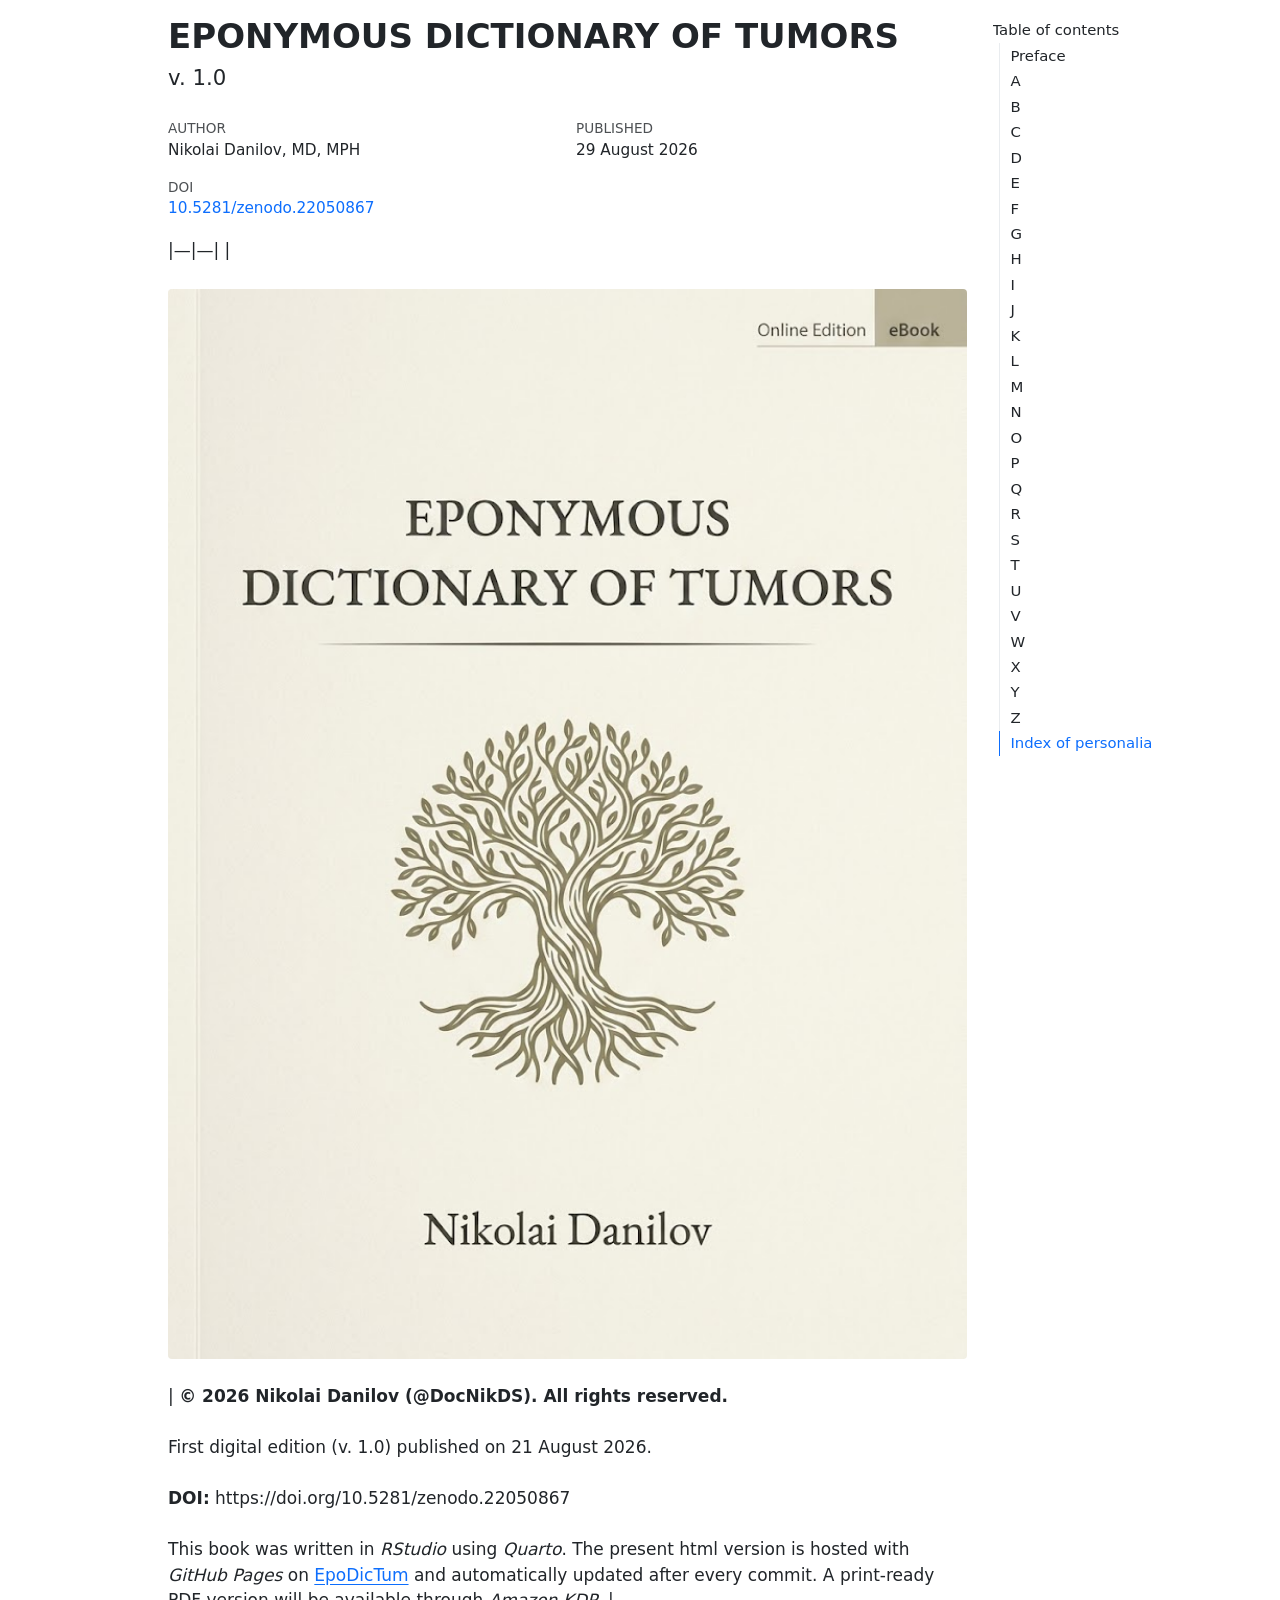
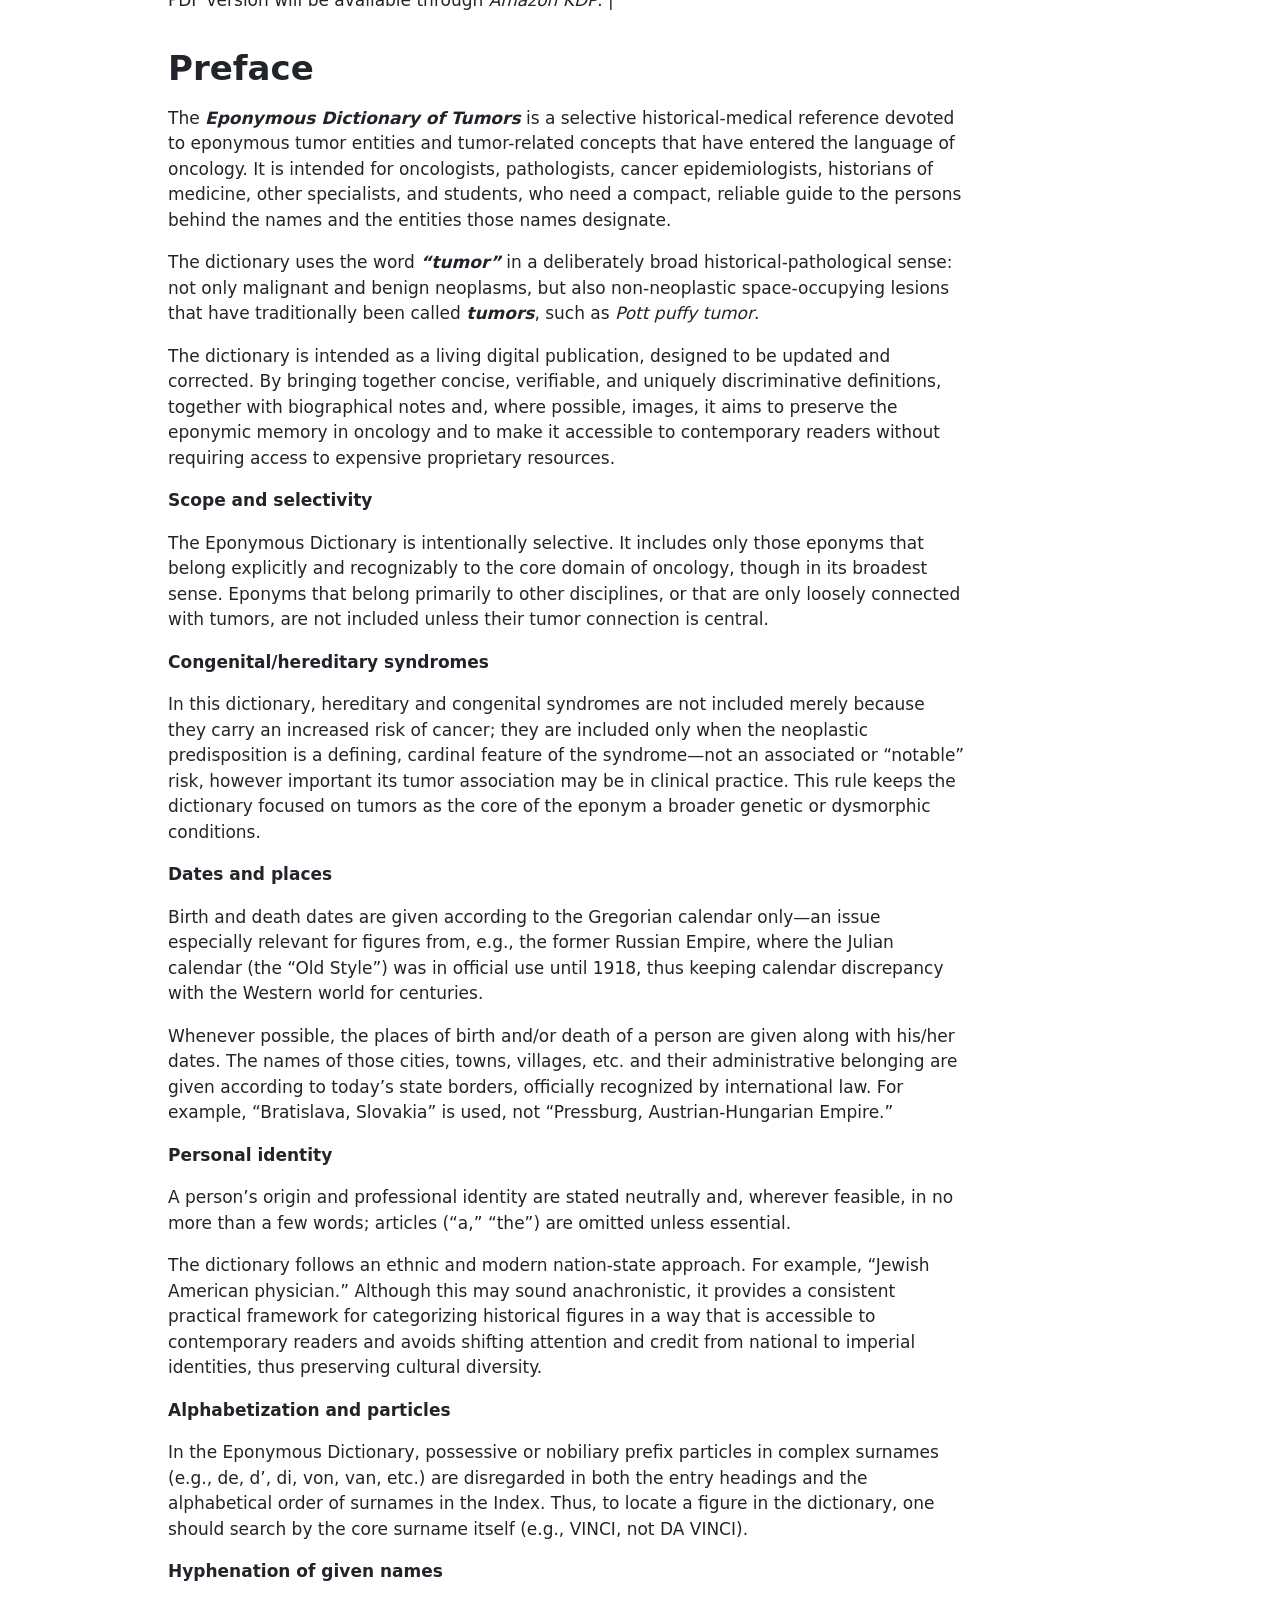
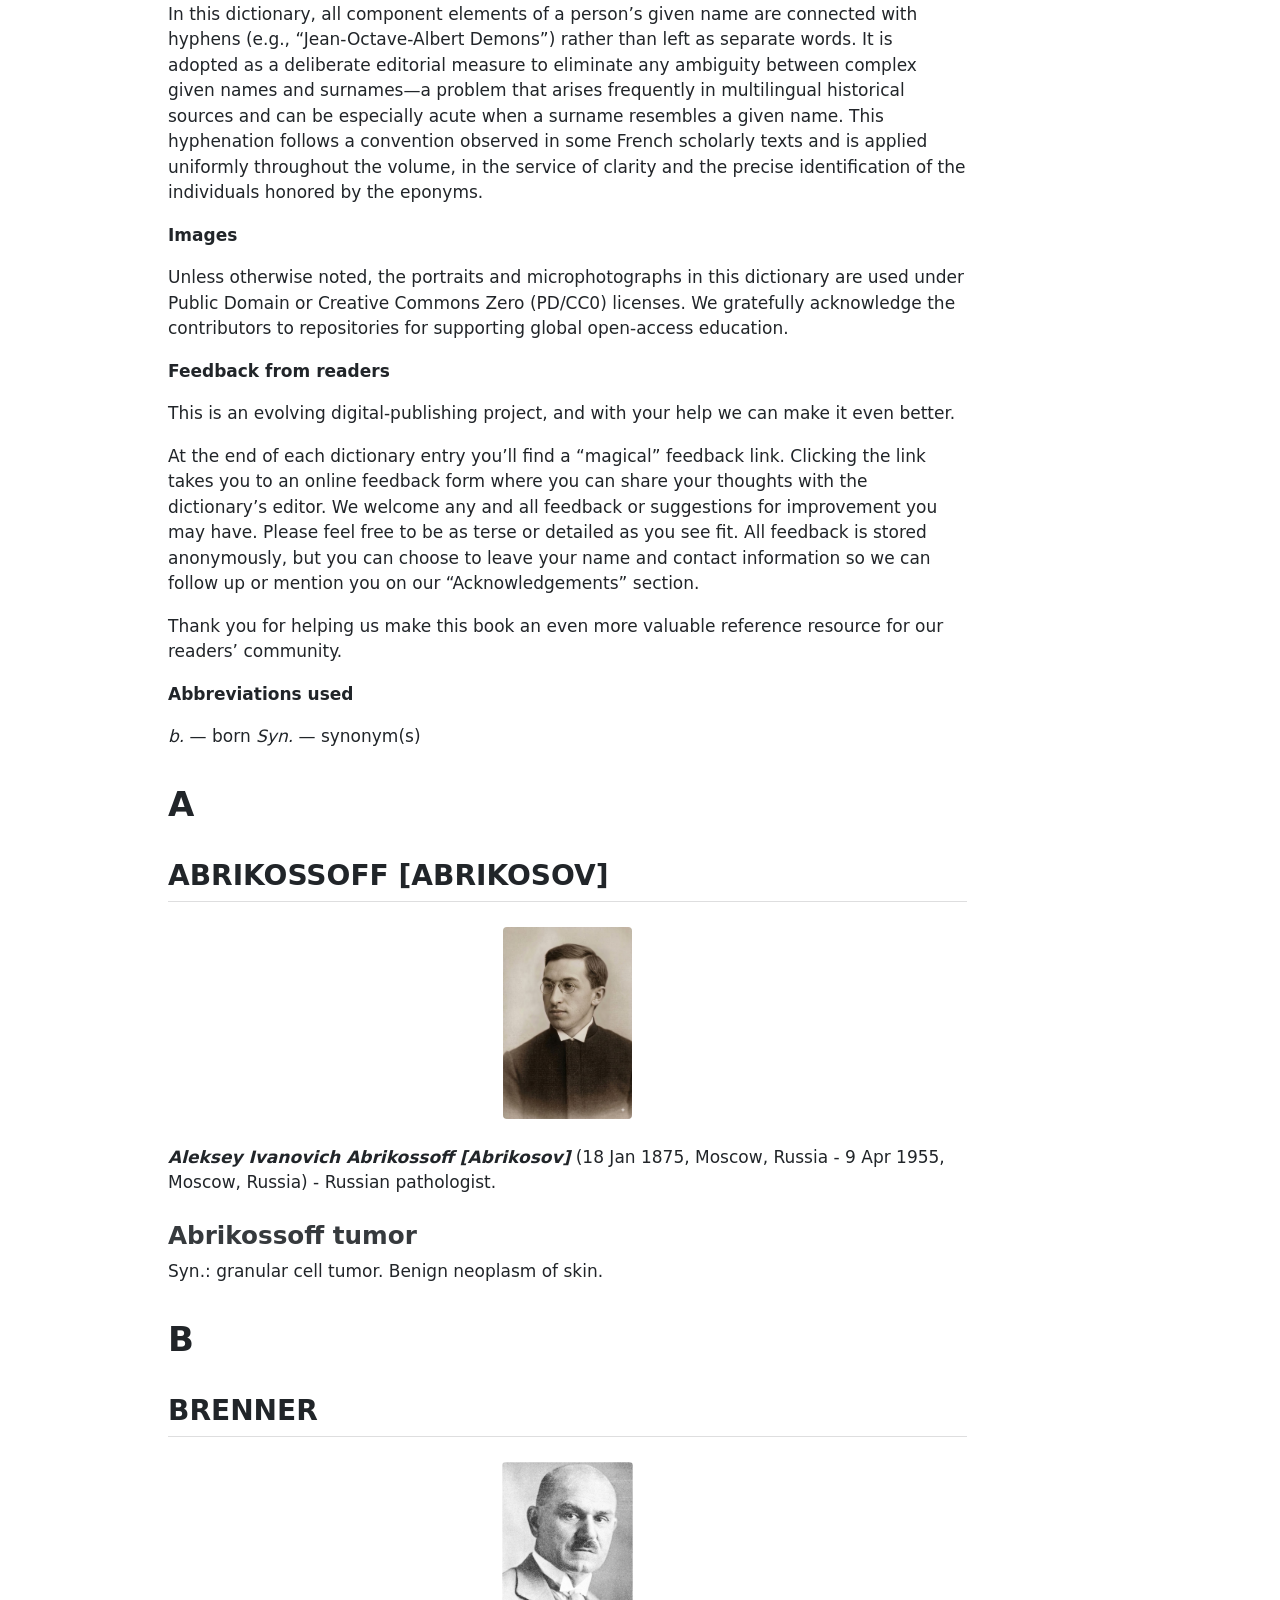
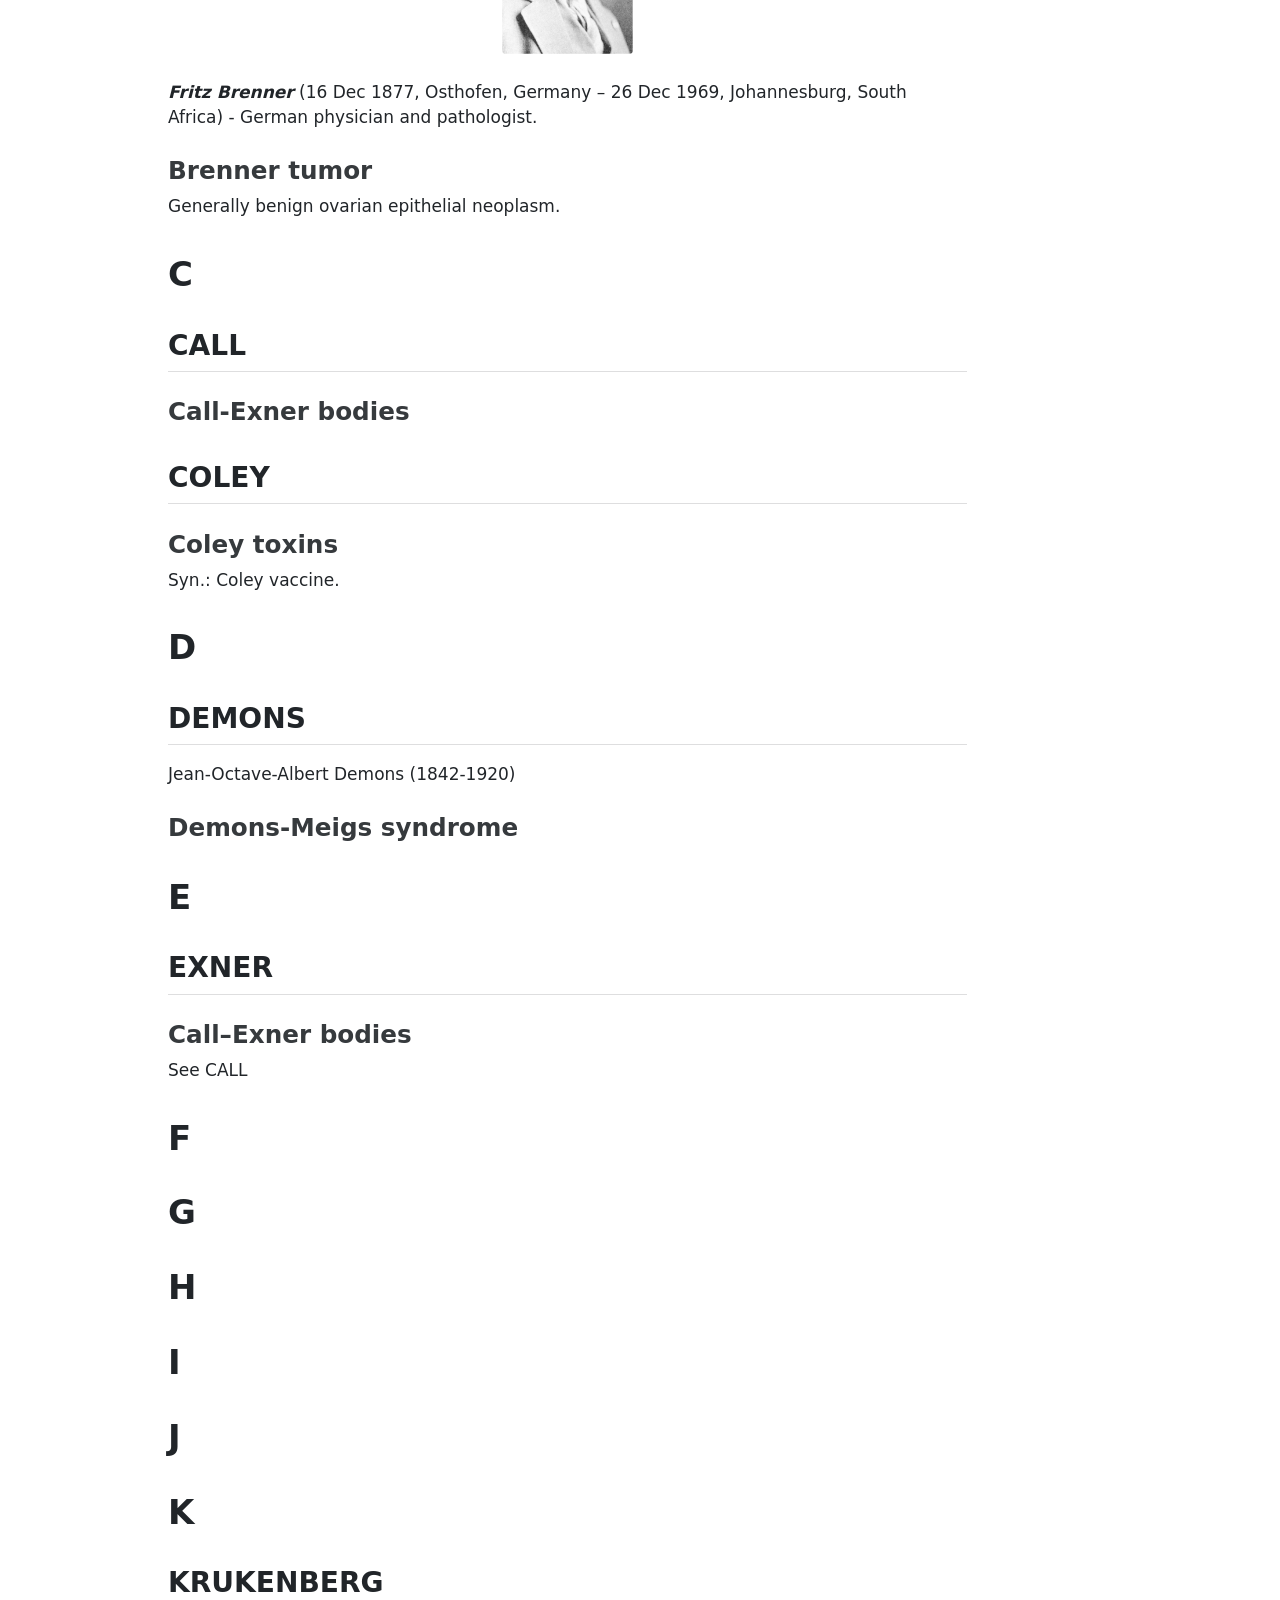
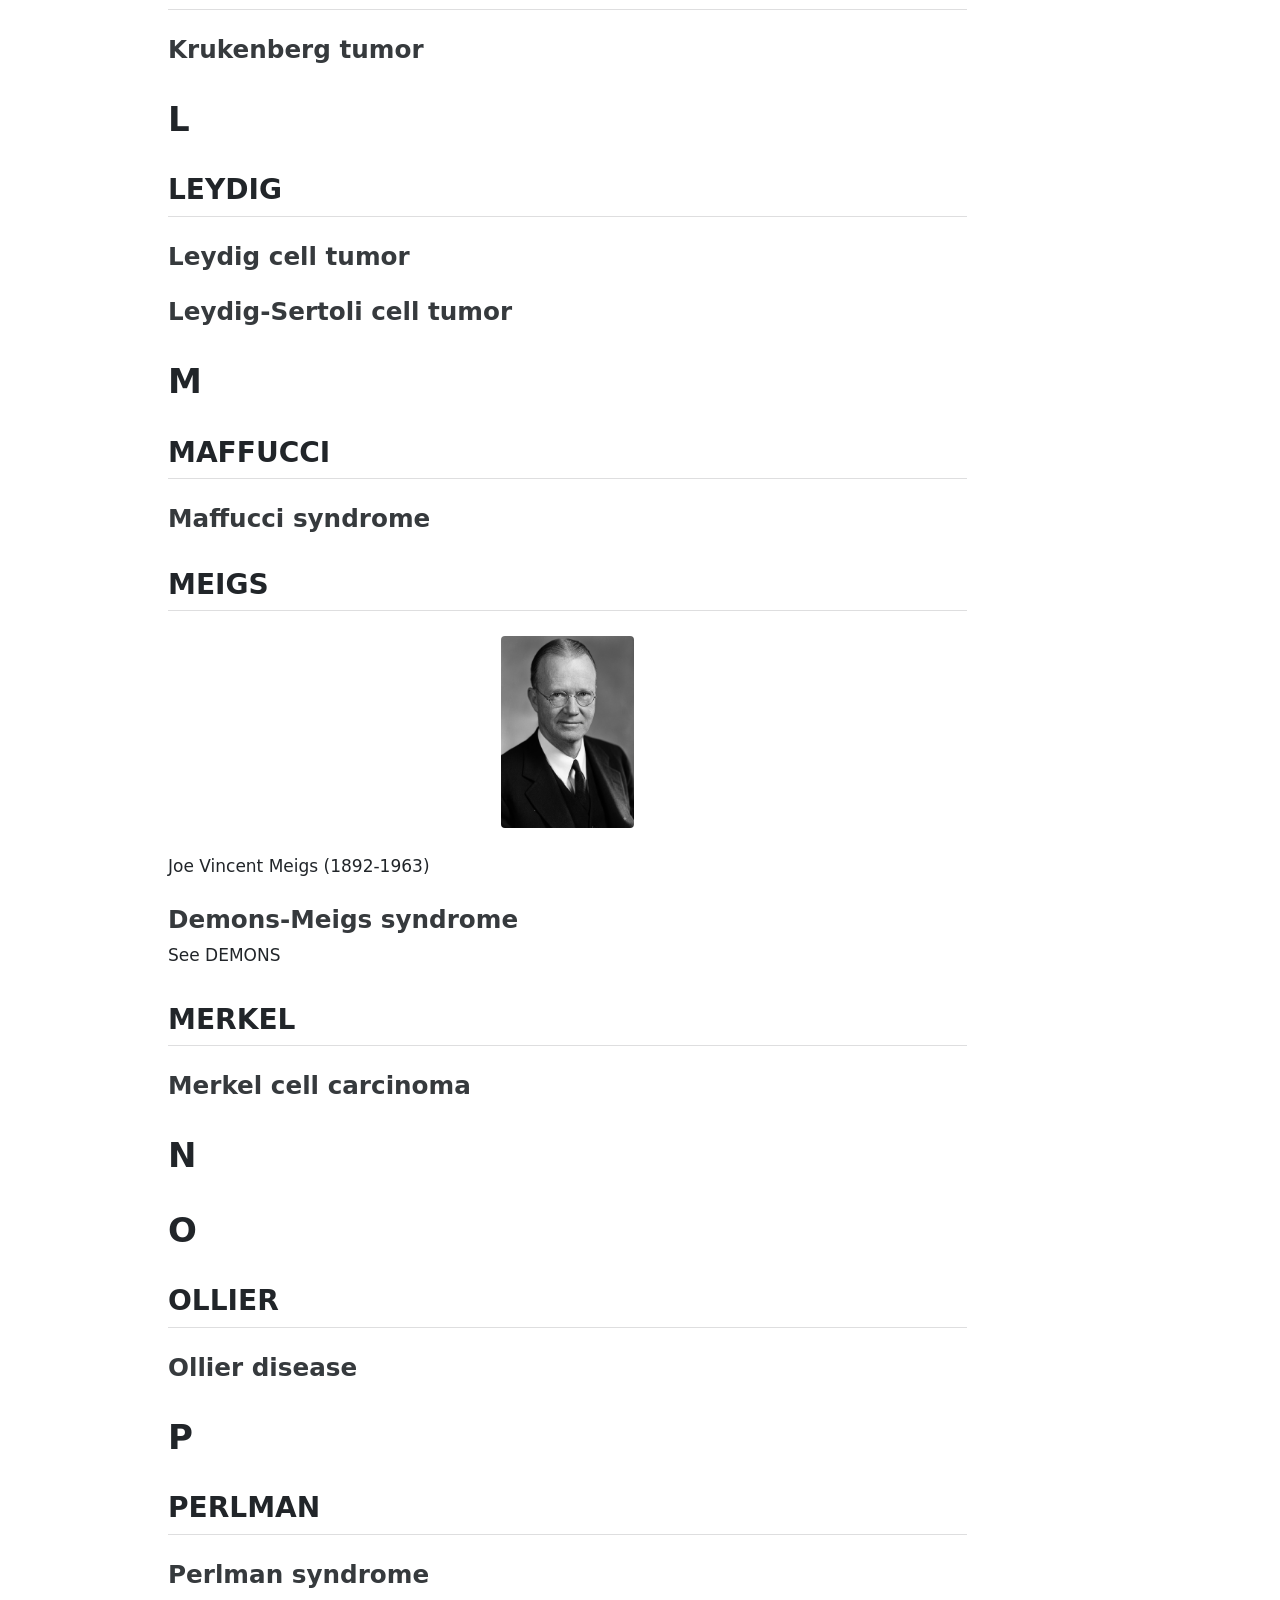
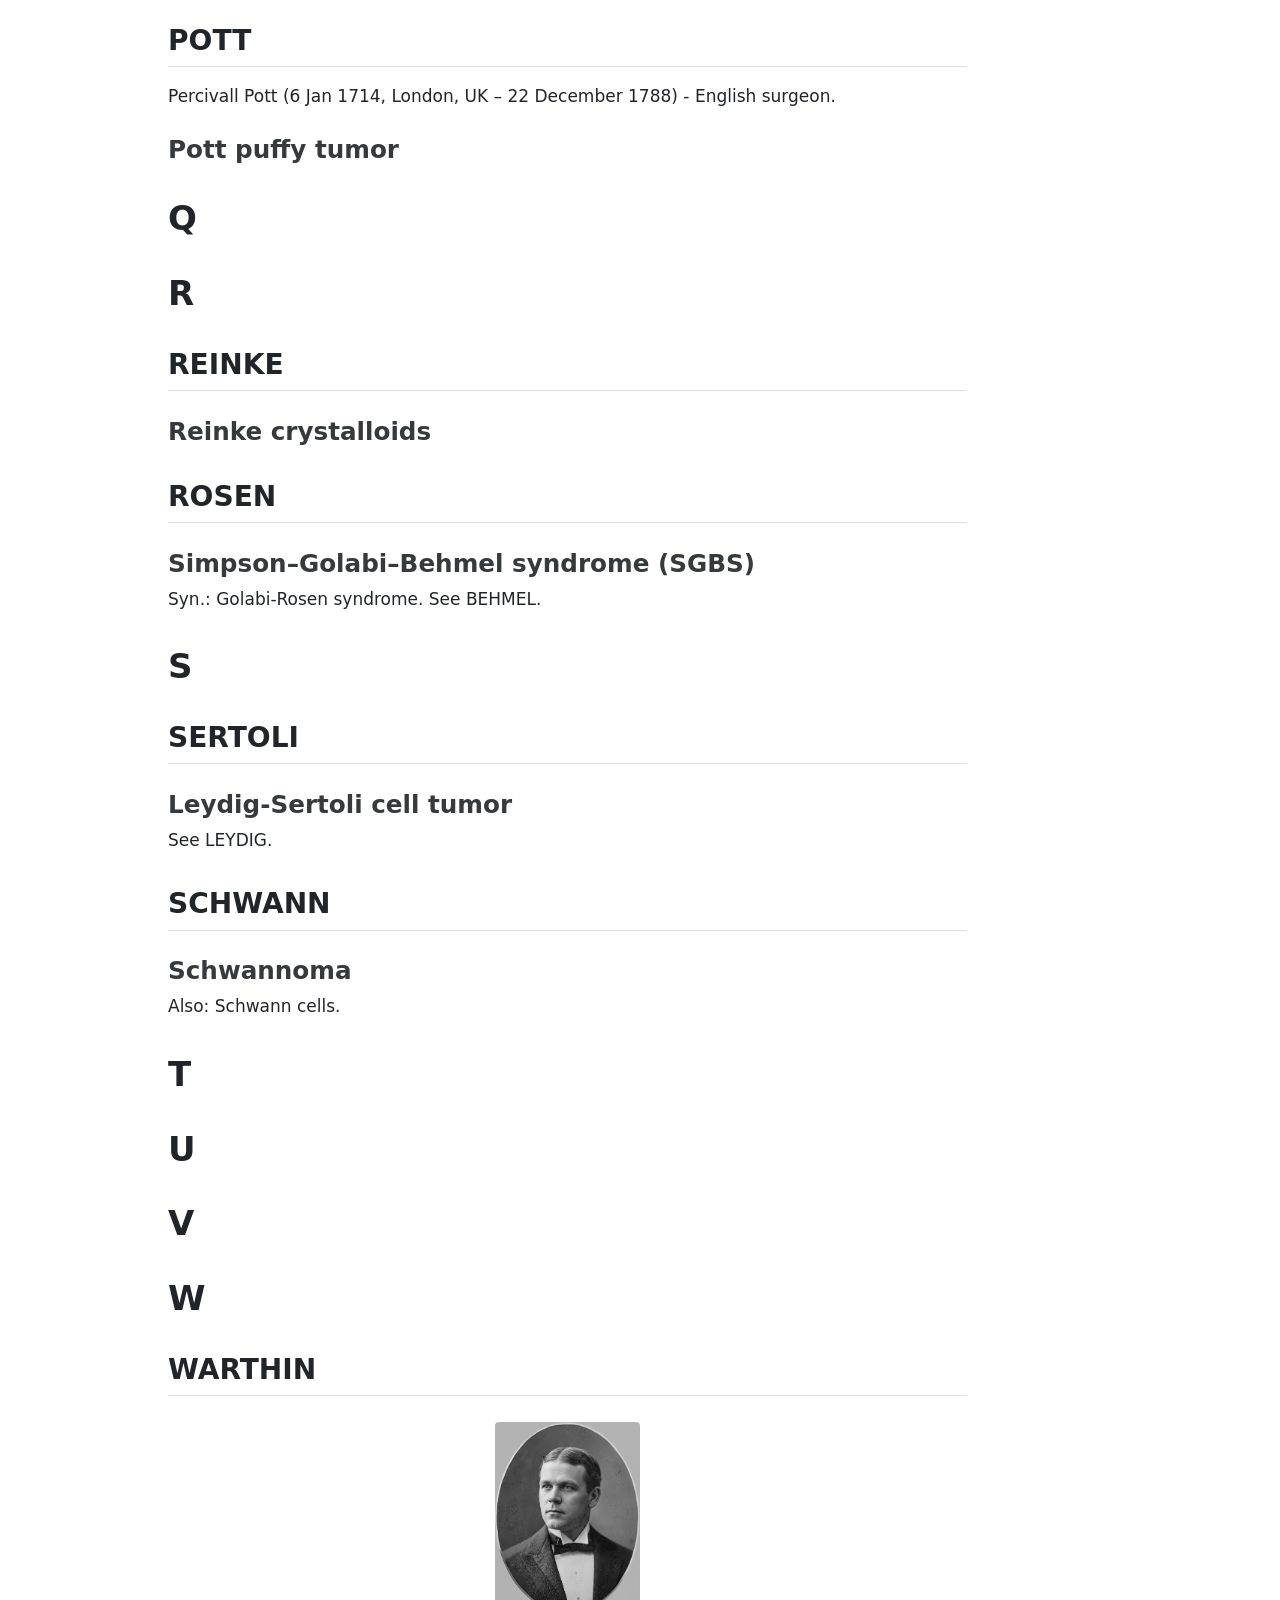
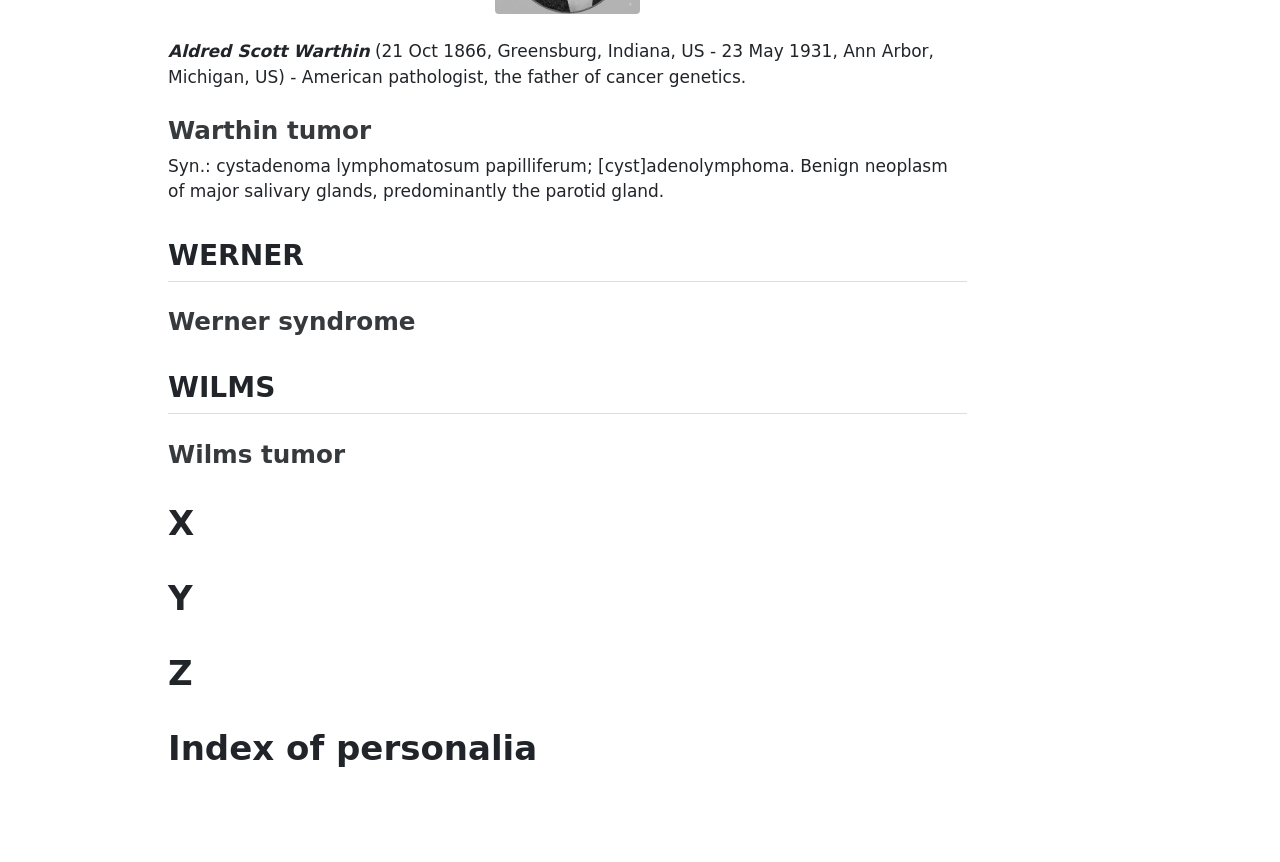
==== commit 37f6aaf0: "Cover updated." ====
--- a/index.html
+++ b/index.html
@@ -236,14 +236,7 @@
 </header>
 
 
-<table class="caption-top table">
-<tbody>
-<tr class="odd">
-<td><img src="images/cover.png" class="img-fluid" style="width:100.0%"></td>
-<td><strong>© 2026 Nikolai Danilov (<span class="citation" data-cites="DocNikDS">@DocNikDS</span>). All rights reserved.</strong> <br><br> First digital edition (v. 1.0) published on 21 August 2026. <br><br> <strong>DOI:</strong> https://doi.org/10.5281/zenodo.22050867 <br><br> This book was written in <em>RStudio</em> using <em>Quarto</em>. The present html version is hosted with <em>GitHub Pages</em> on <a href="https://github.com/DocNikDS/EpoDicTum">EpoDicTum</a> and automatically updated after every commit. A print-ready PDF version will be available through <em>Amazon KDP</em>.</td>
-</tr>
-</tbody>
-</table>
+<p>|—|—| | <img src="images/cover.png" class="img-fluid" style="width:100.0%"> | <strong>© 2026 Nikolai Danilov (<span class="citation" data-cites="DocNikDS">@DocNikDS</span>). All rights reserved.</strong> <br><br> First digital edition (v. 1.0) published on 21 August 2026. <br><br> <strong>DOI:</strong> https://doi.org/10.5281/zenodo.22050867 <br><br> This book was written in <em>RStudio</em> using <em>Quarto</em>. The present html version is hosted with <em>GitHub Pages</em> on <a href="https://github.com/DocNikDS/EpoDicTum">EpoDicTum</a> and automatically updated after every commit. A print-ready PDF version will be available through <em>Amazon KDP</em>. |</p>
 <section id="preface" class="level1">
 <h1>Preface</h1>
 <p>The <strong><em>Eponymous Dictionary of Tumors</em></strong> is a selective historical-medical reference devoted to eponymous tumor entities and tumor-related concepts that have entered the language of oncology. It is intended for oncologists, pathologists, cancer epidemiologists, historians of medicine, other specialists, and students, who need a compact, reliable guide to the persons behind the names and the entities those names designate.</p>
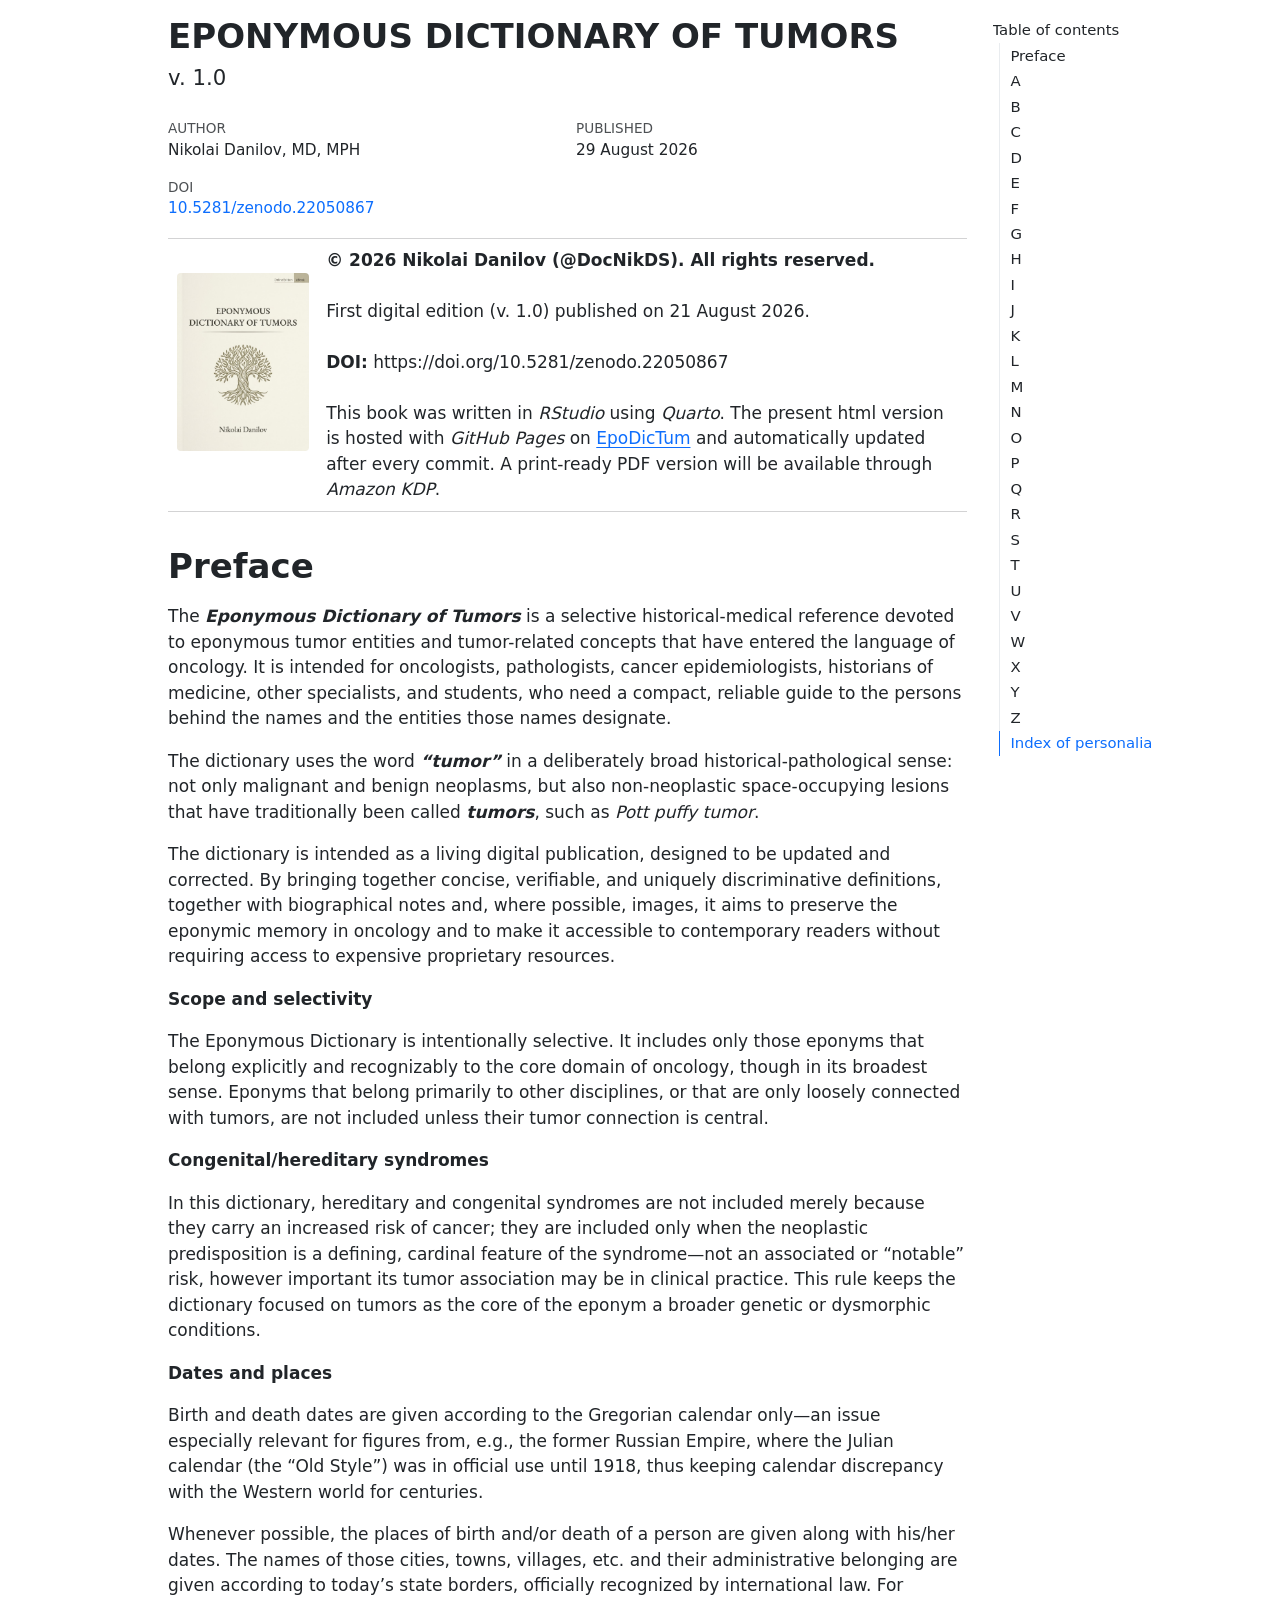
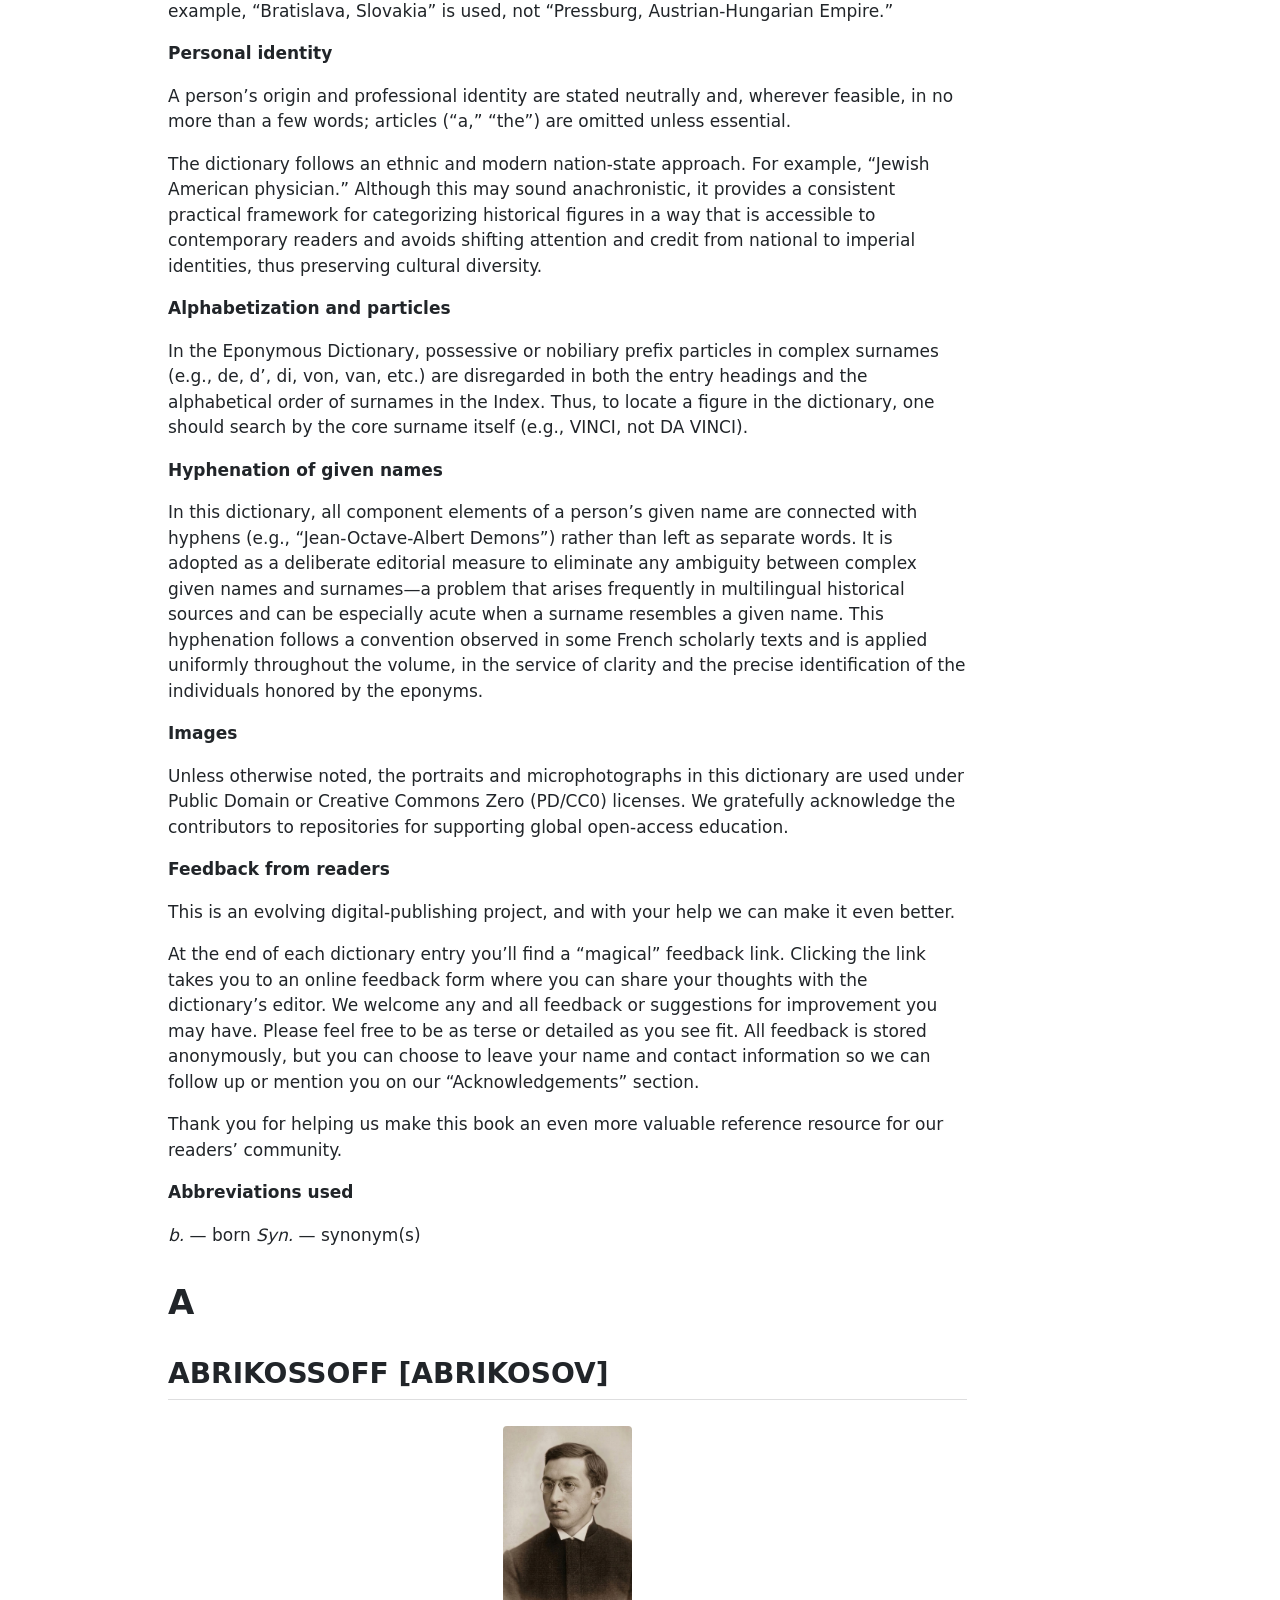
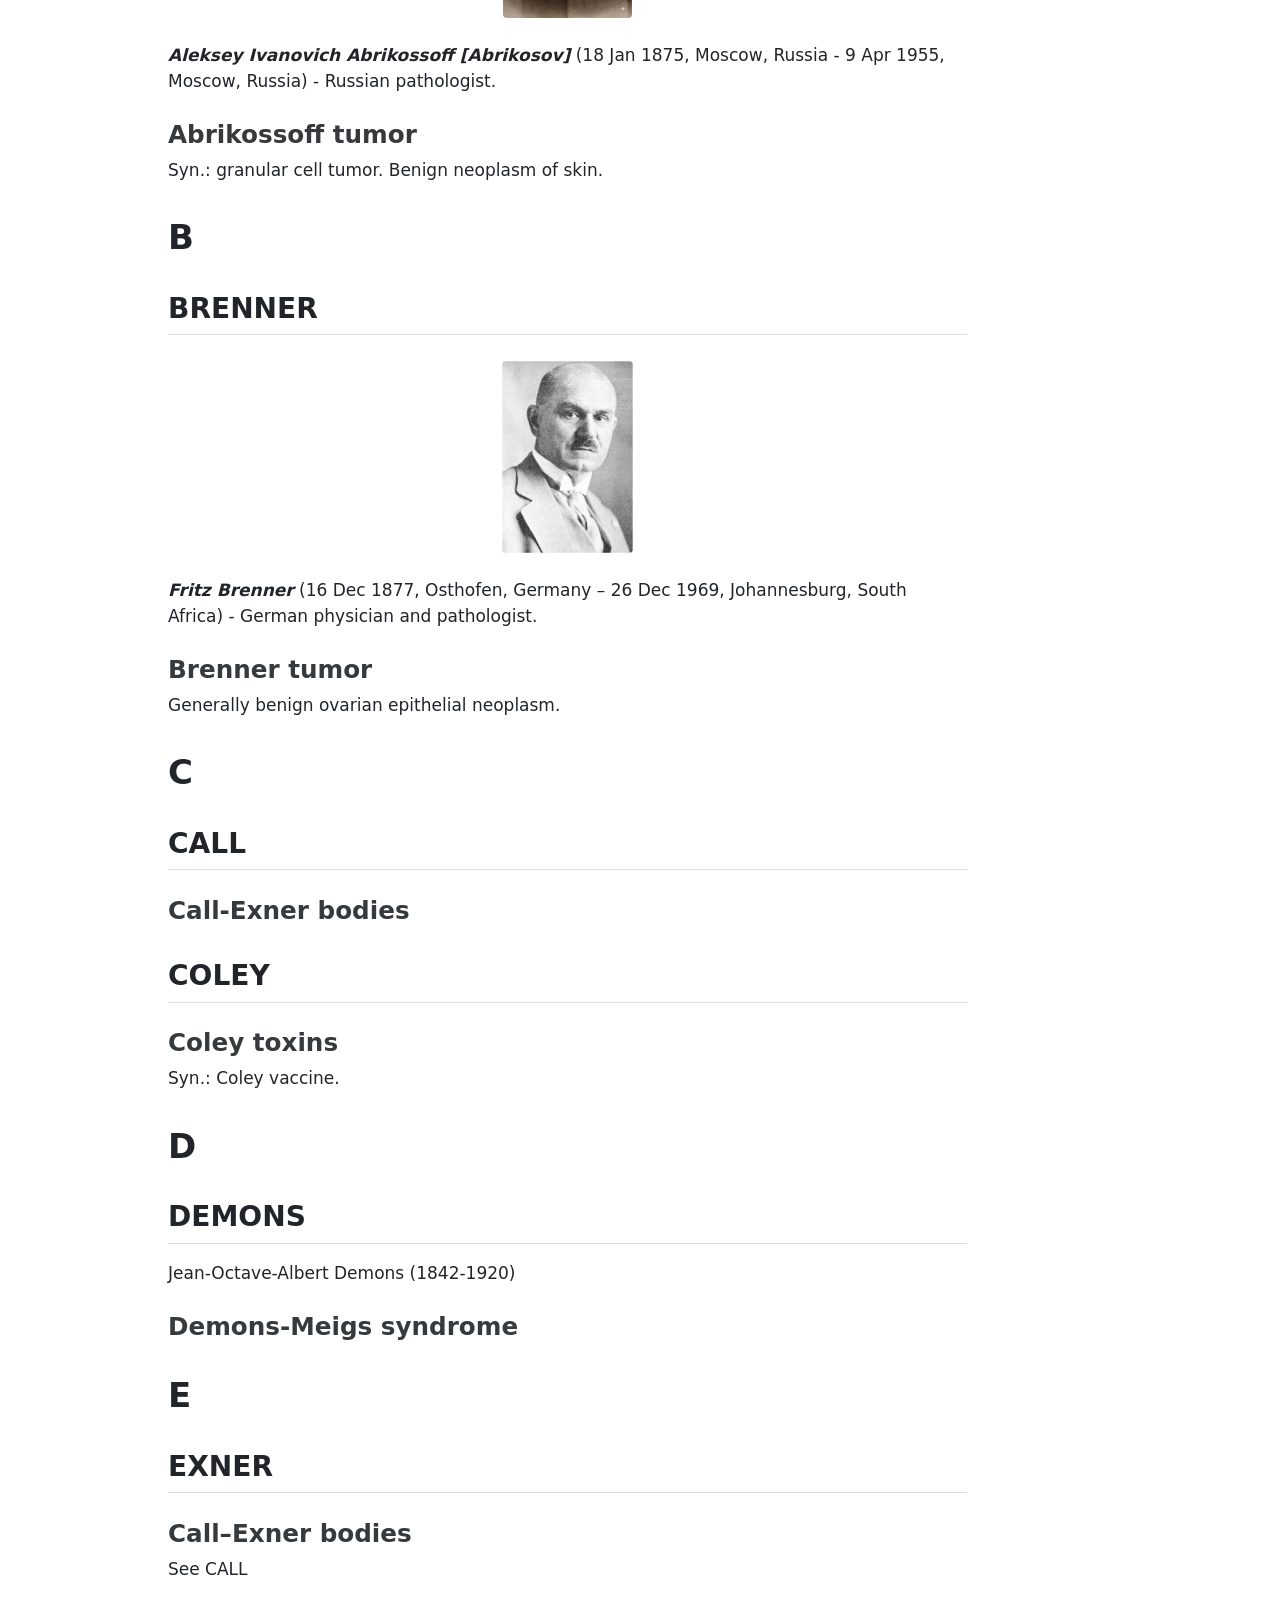
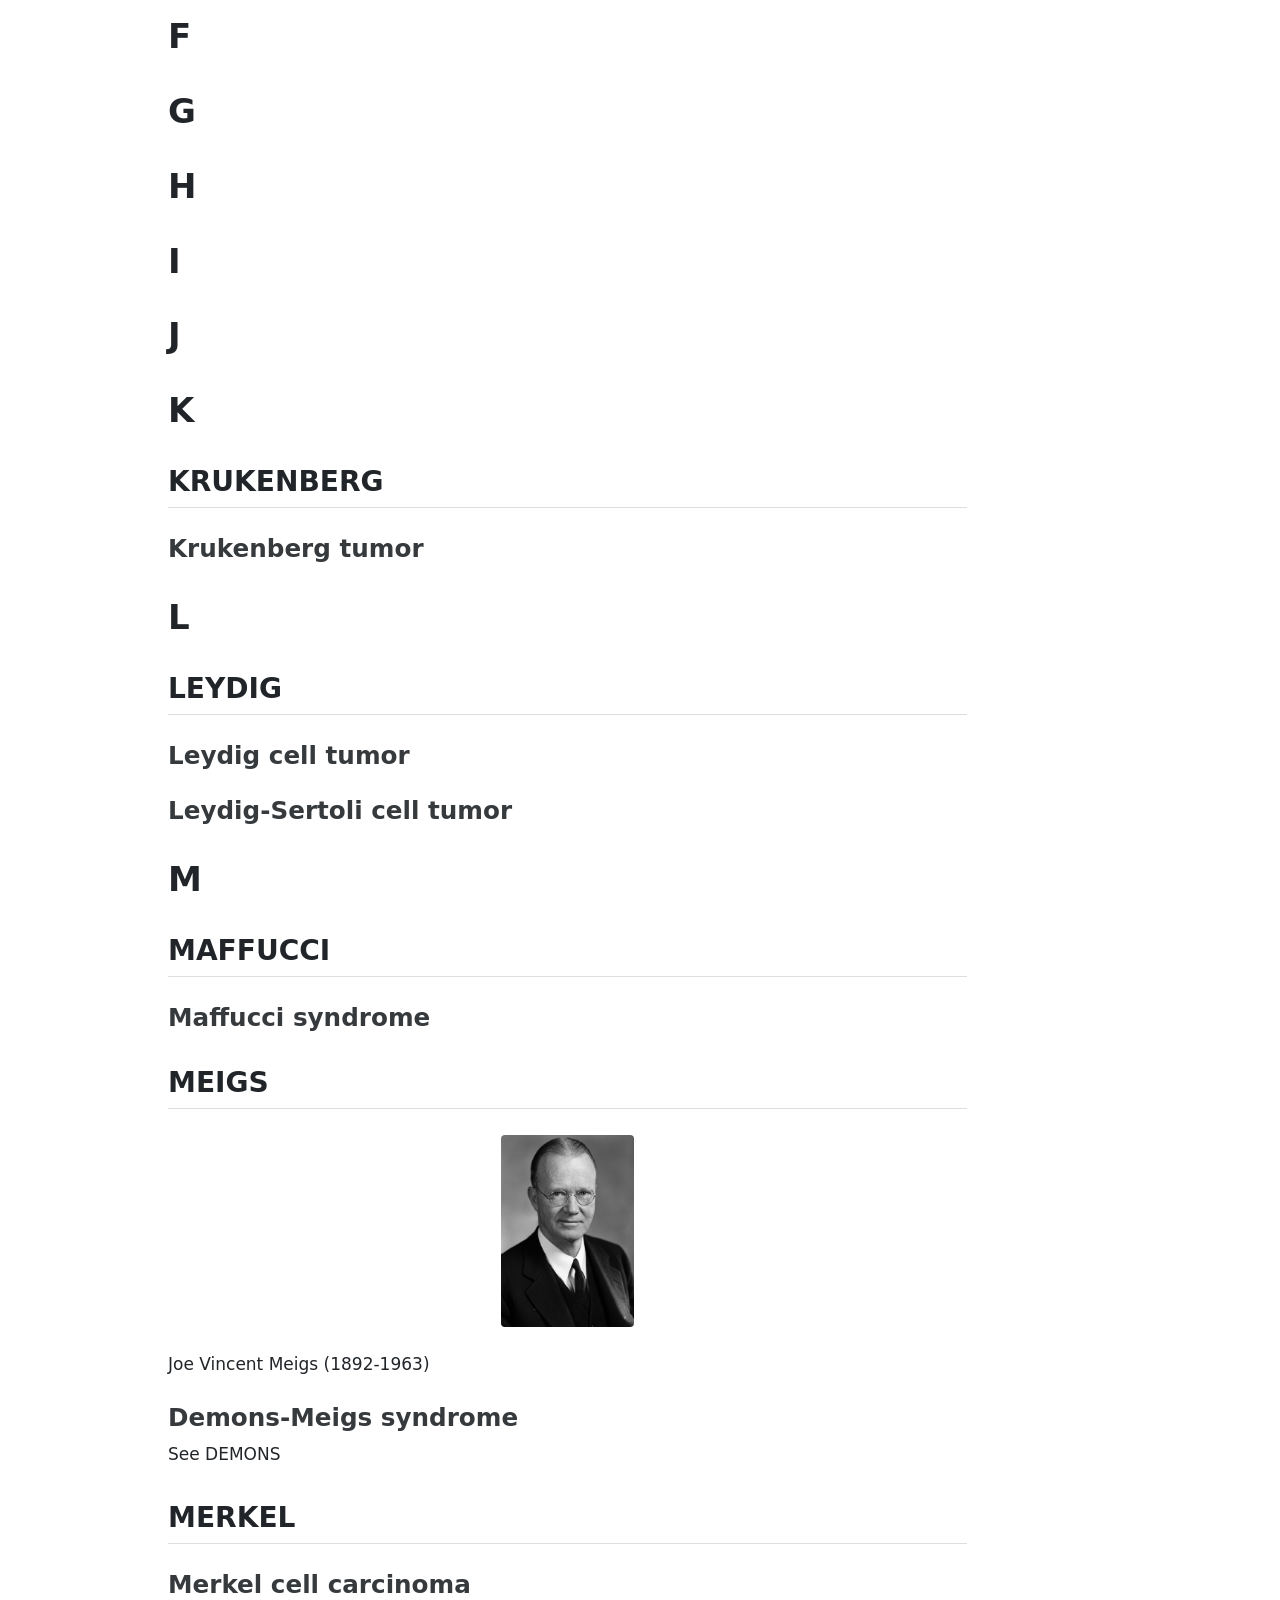
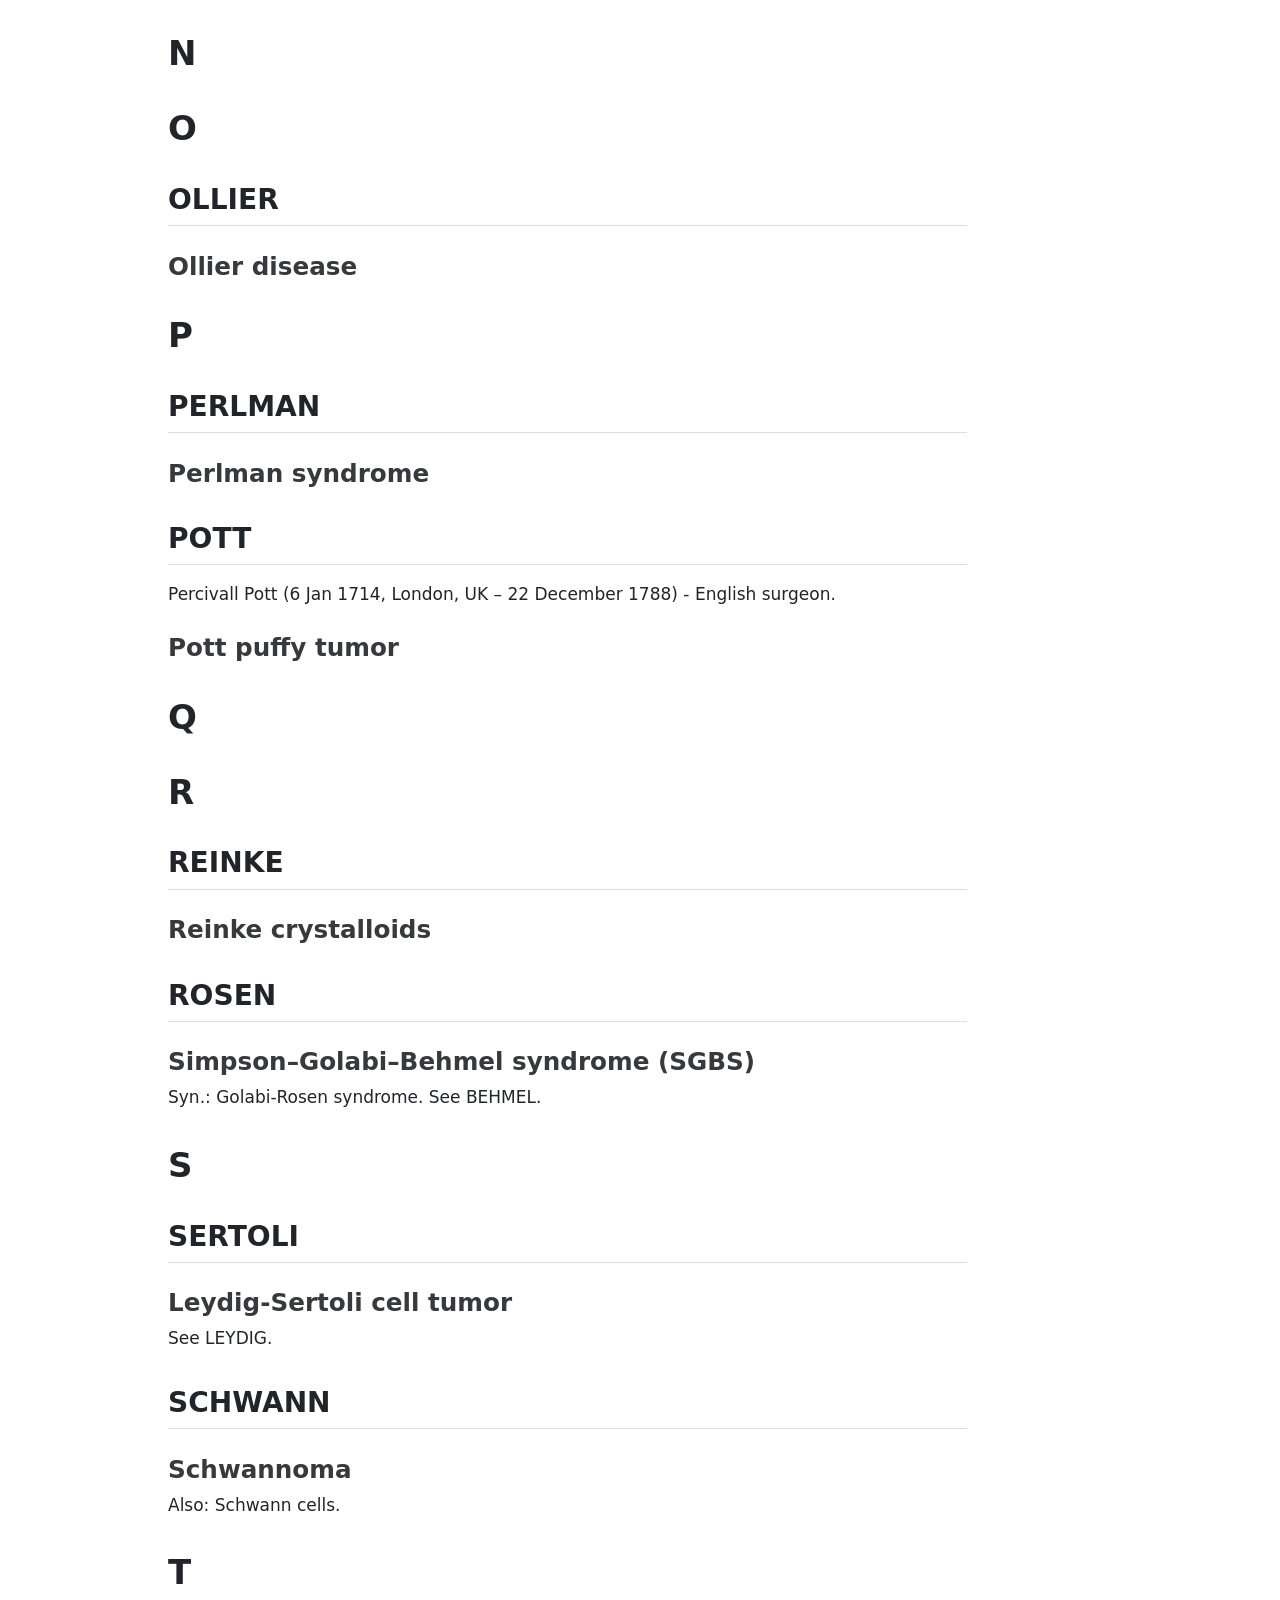
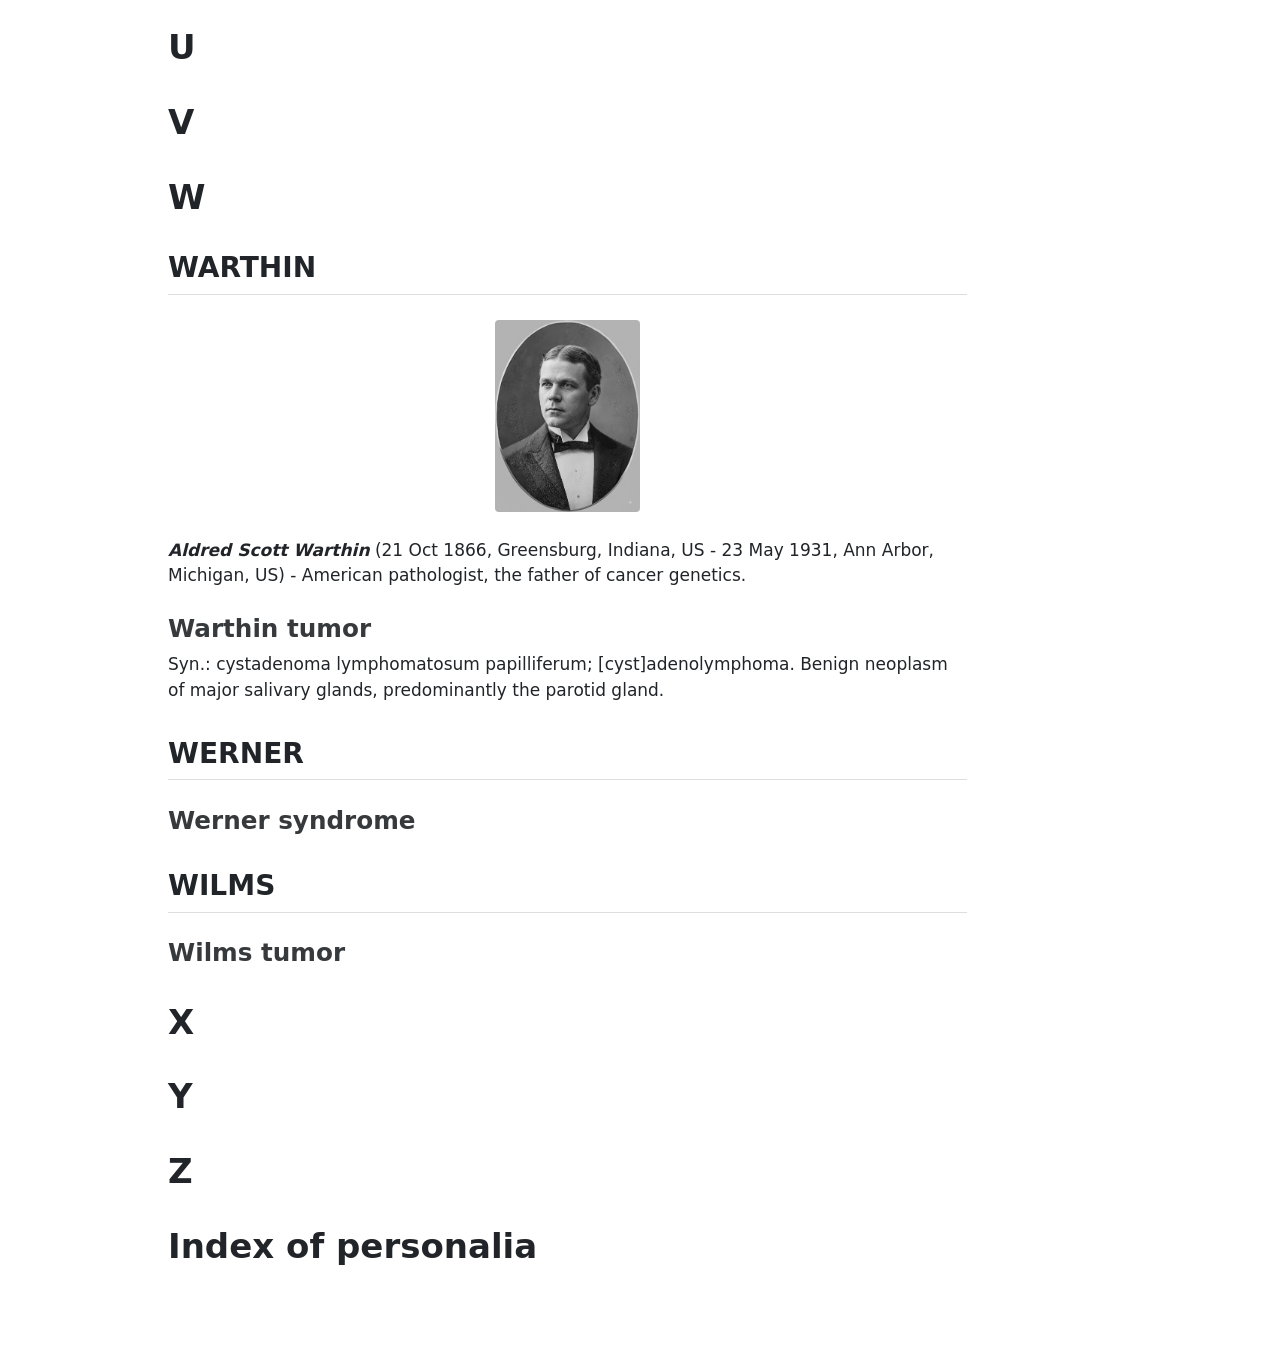
==== commit f8dc2b5e: "Cover updated." ====
--- a/index.html
+++ b/index.html
@@ -236,7 +236,14 @@
 </header>
 
 
-<p>|—|—| | <img src="images/cover.png" class="img-fluid" style="width:100.0%"> | <strong>© 2026 Nikolai Danilov (<span class="citation" data-cites="DocNikDS">@DocNikDS</span>). All rights reserved.</strong> <br><br> First digital edition (v. 1.0) published on 21 August 2026. <br><br> <strong>DOI:</strong> https://doi.org/10.5281/zenodo.22050867 <br><br> This book was written in <em>RStudio</em> using <em>Quarto</em>. The present html version is hosted with <em>GitHub Pages</em> on <a href="https://github.com/DocNikDS/EpoDicTum">EpoDicTum</a> and automatically updated after every commit. A print-ready PDF version will be available through <em>Amazon KDP</em>. |</p>
+<table class="caption-top table">
+<tbody>
+<tr class="odd">
+<td><img src="images/cover.png" class="img-fluid" style="width:100.0%"></td>
+<td><strong>© 2026 Nikolai Danilov (<span class="citation" data-cites="DocNikDS">@DocNikDS</span>). All rights reserved.</strong> <br><br> First digital edition (v. 1.0) published on 21 August 2026. <br><br> <strong>DOI:</strong> https://doi.org/10.5281/zenodo.22050867 <br><br> This book was written in <em>RStudio</em> using <em>Quarto</em>. The present html version is hosted with <em>GitHub Pages</em> on <a href="https://github.com/DocNikDS/EpoDicTum">EpoDicTum</a> and automatically updated after every commit. A print-ready PDF version will be available through <em>Amazon KDP</em>.</td>
+</tr>
+</tbody>
+</table>
 <section id="preface" class="level1">
 <h1>Preface</h1>
 <p>The <strong><em>Eponymous Dictionary of Tumors</em></strong> is a selective historical-medical reference devoted to eponymous tumor entities and tumor-related concepts that have entered the language of oncology. It is intended for oncologists, pathologists, cancer epidemiologists, historians of medicine, other specialists, and students, who need a compact, reliable guide to the persons behind the names and the entities those names designate.</p>
--- a/styles.css
+++ b/styles.css
@@ -41,11 +41,11 @@
 }
 
 .cover-layout td:first-child {
-  width: 35%;
+  width: 50%;
 }
 
 .cover-layout td:last-child {
-  width: 65%;
+  width: 50%;
 }
 
 /* Override global img rules for the cover image */
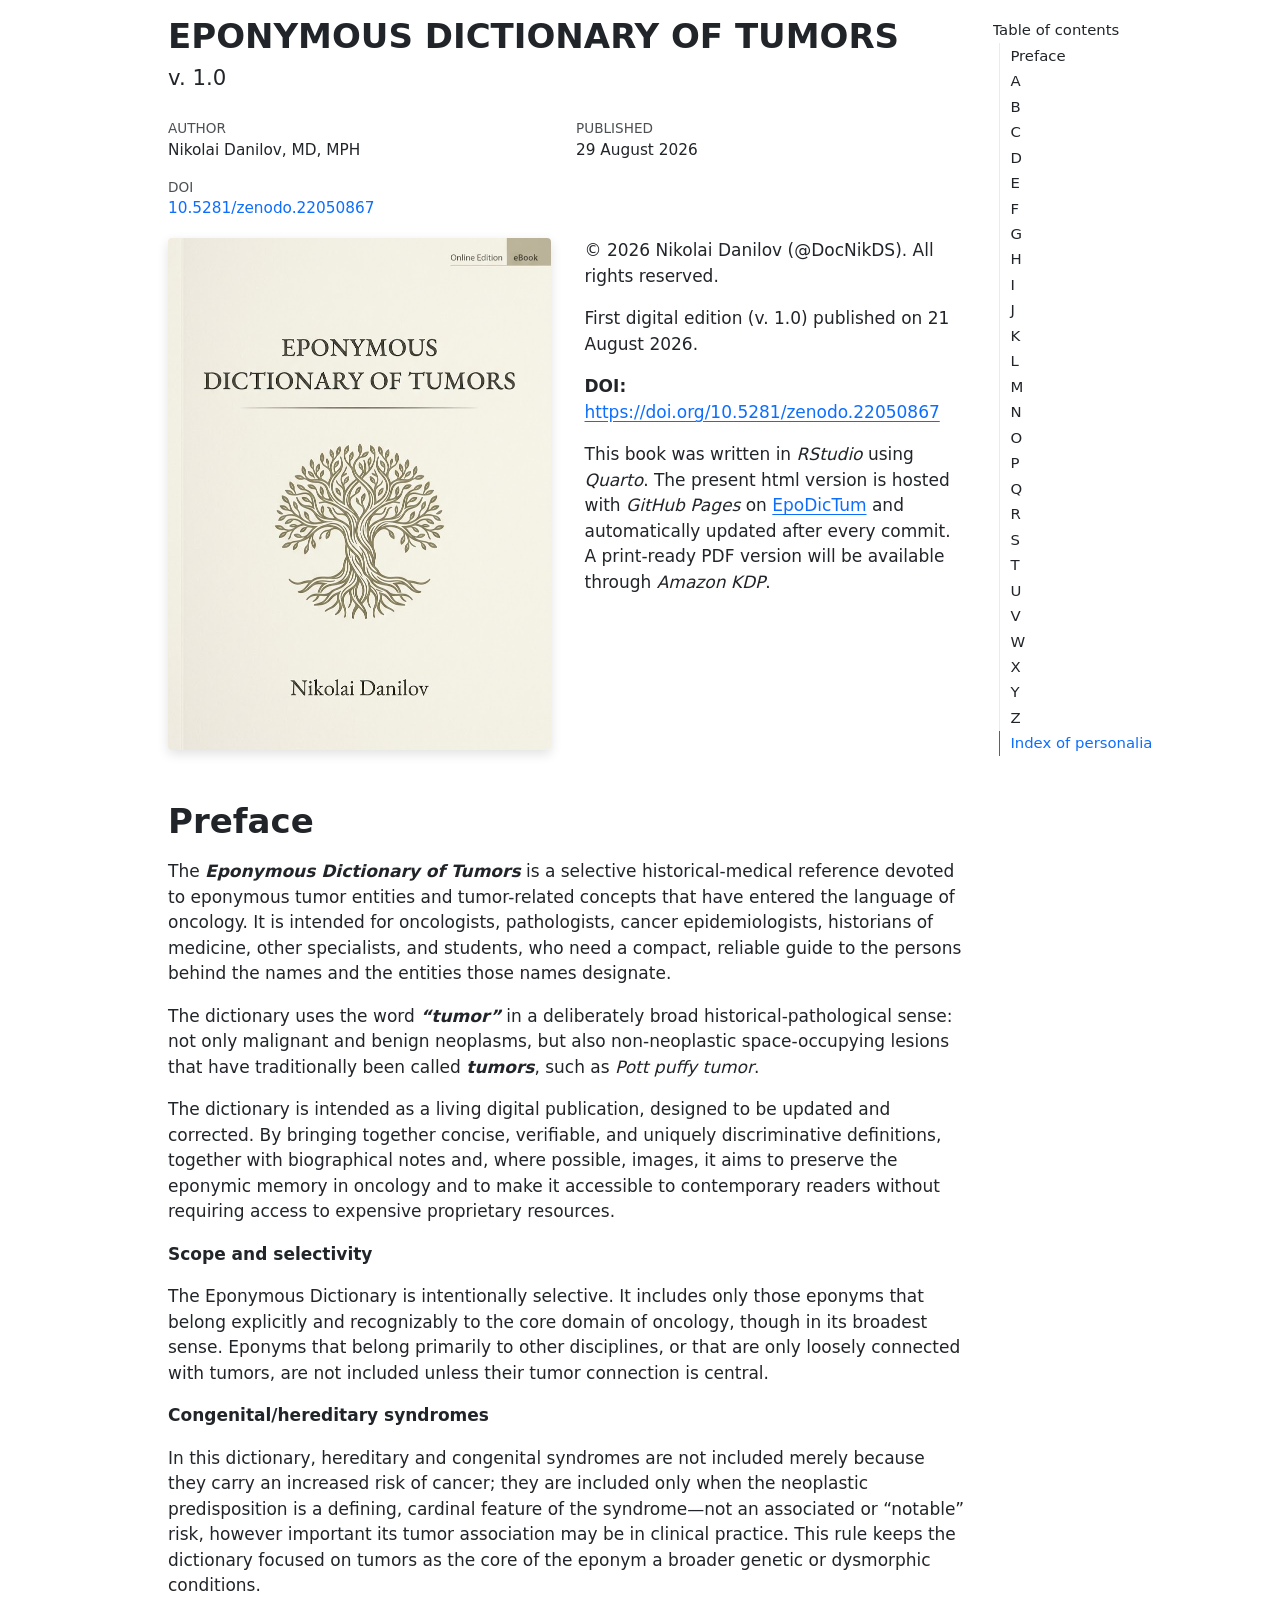
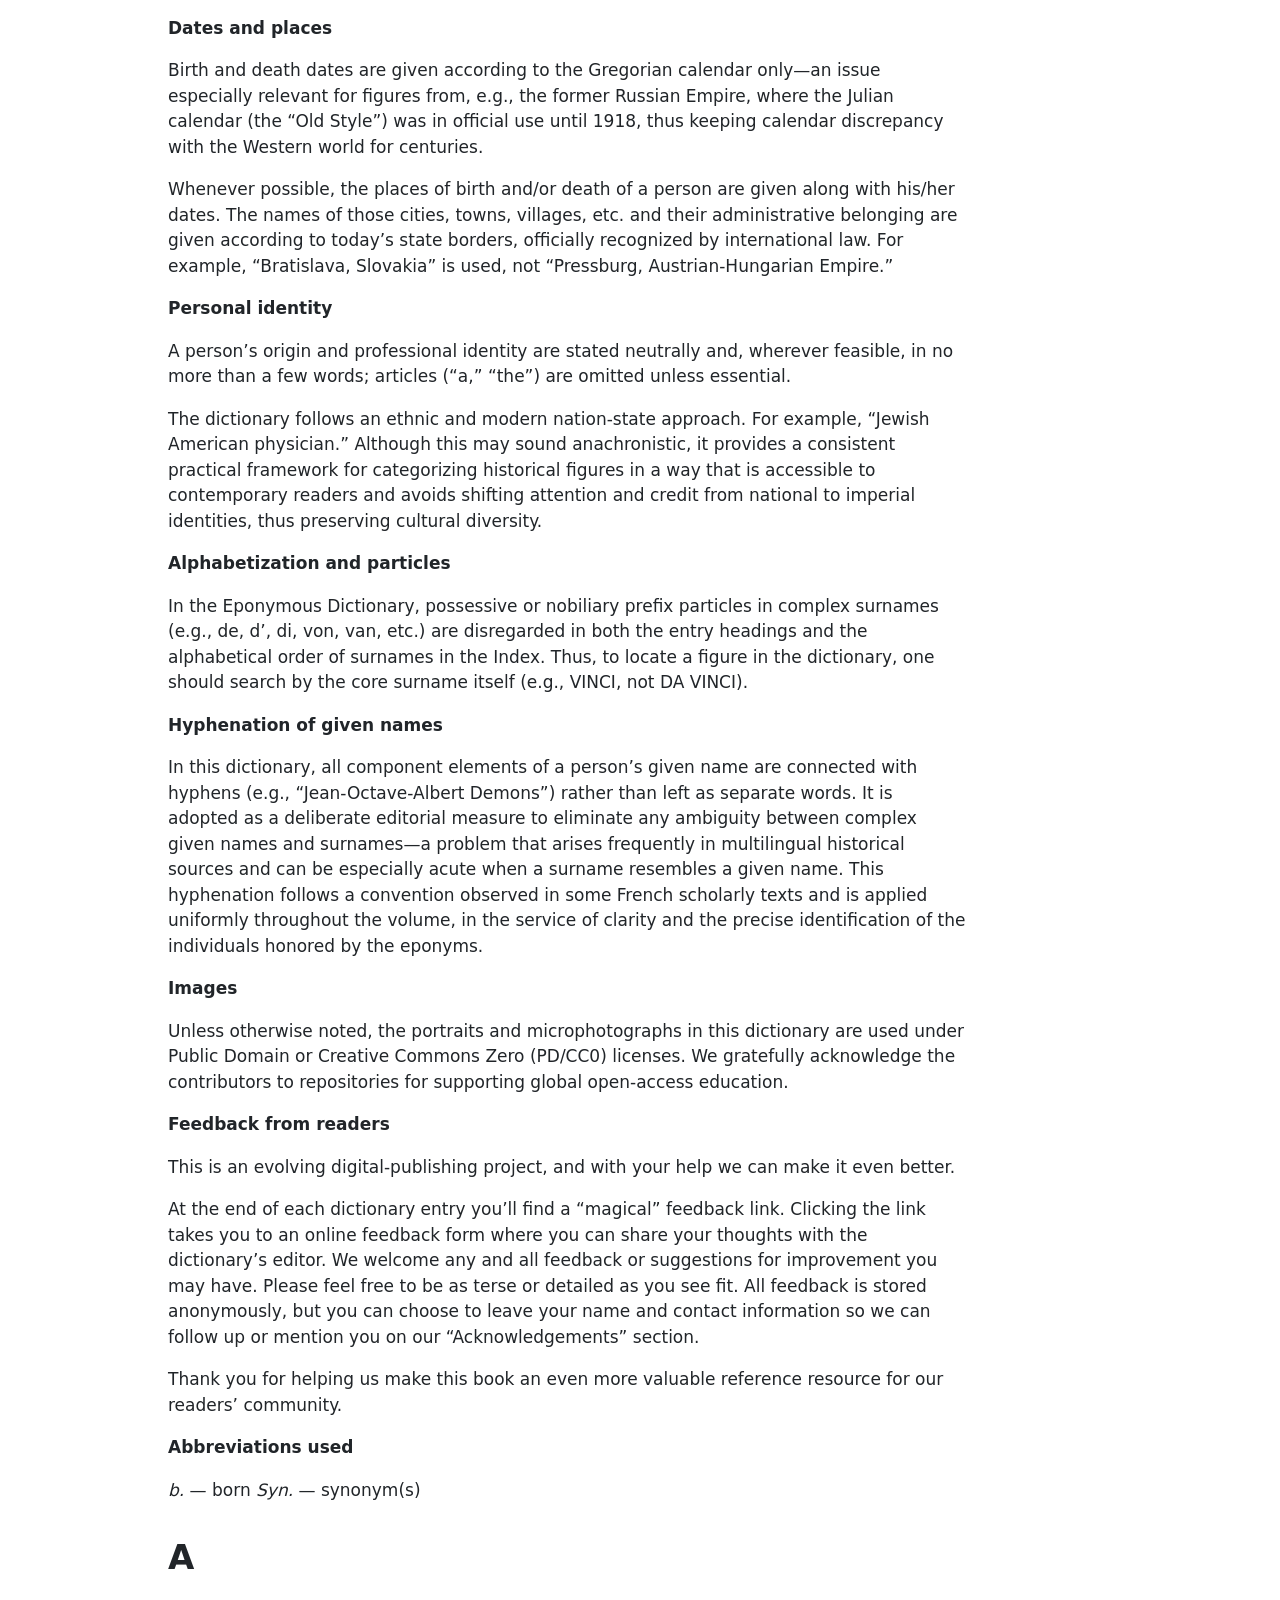
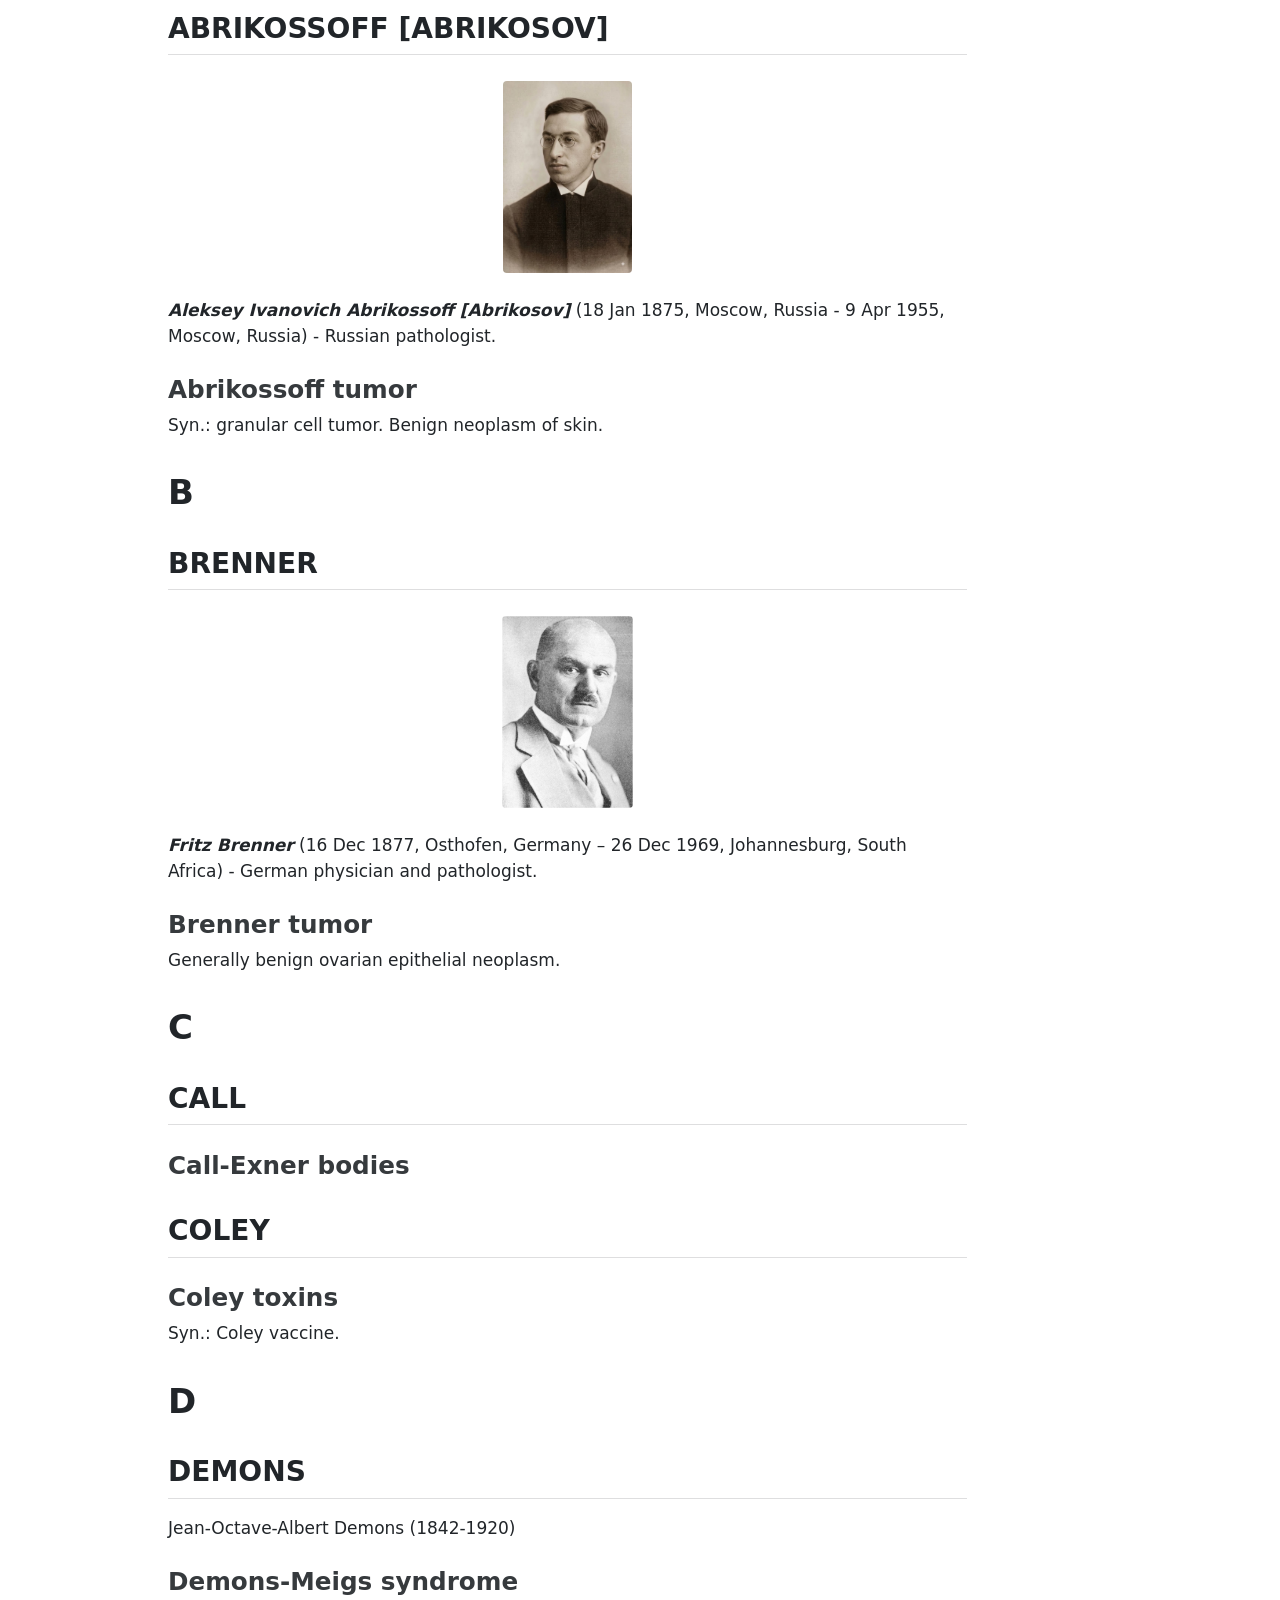
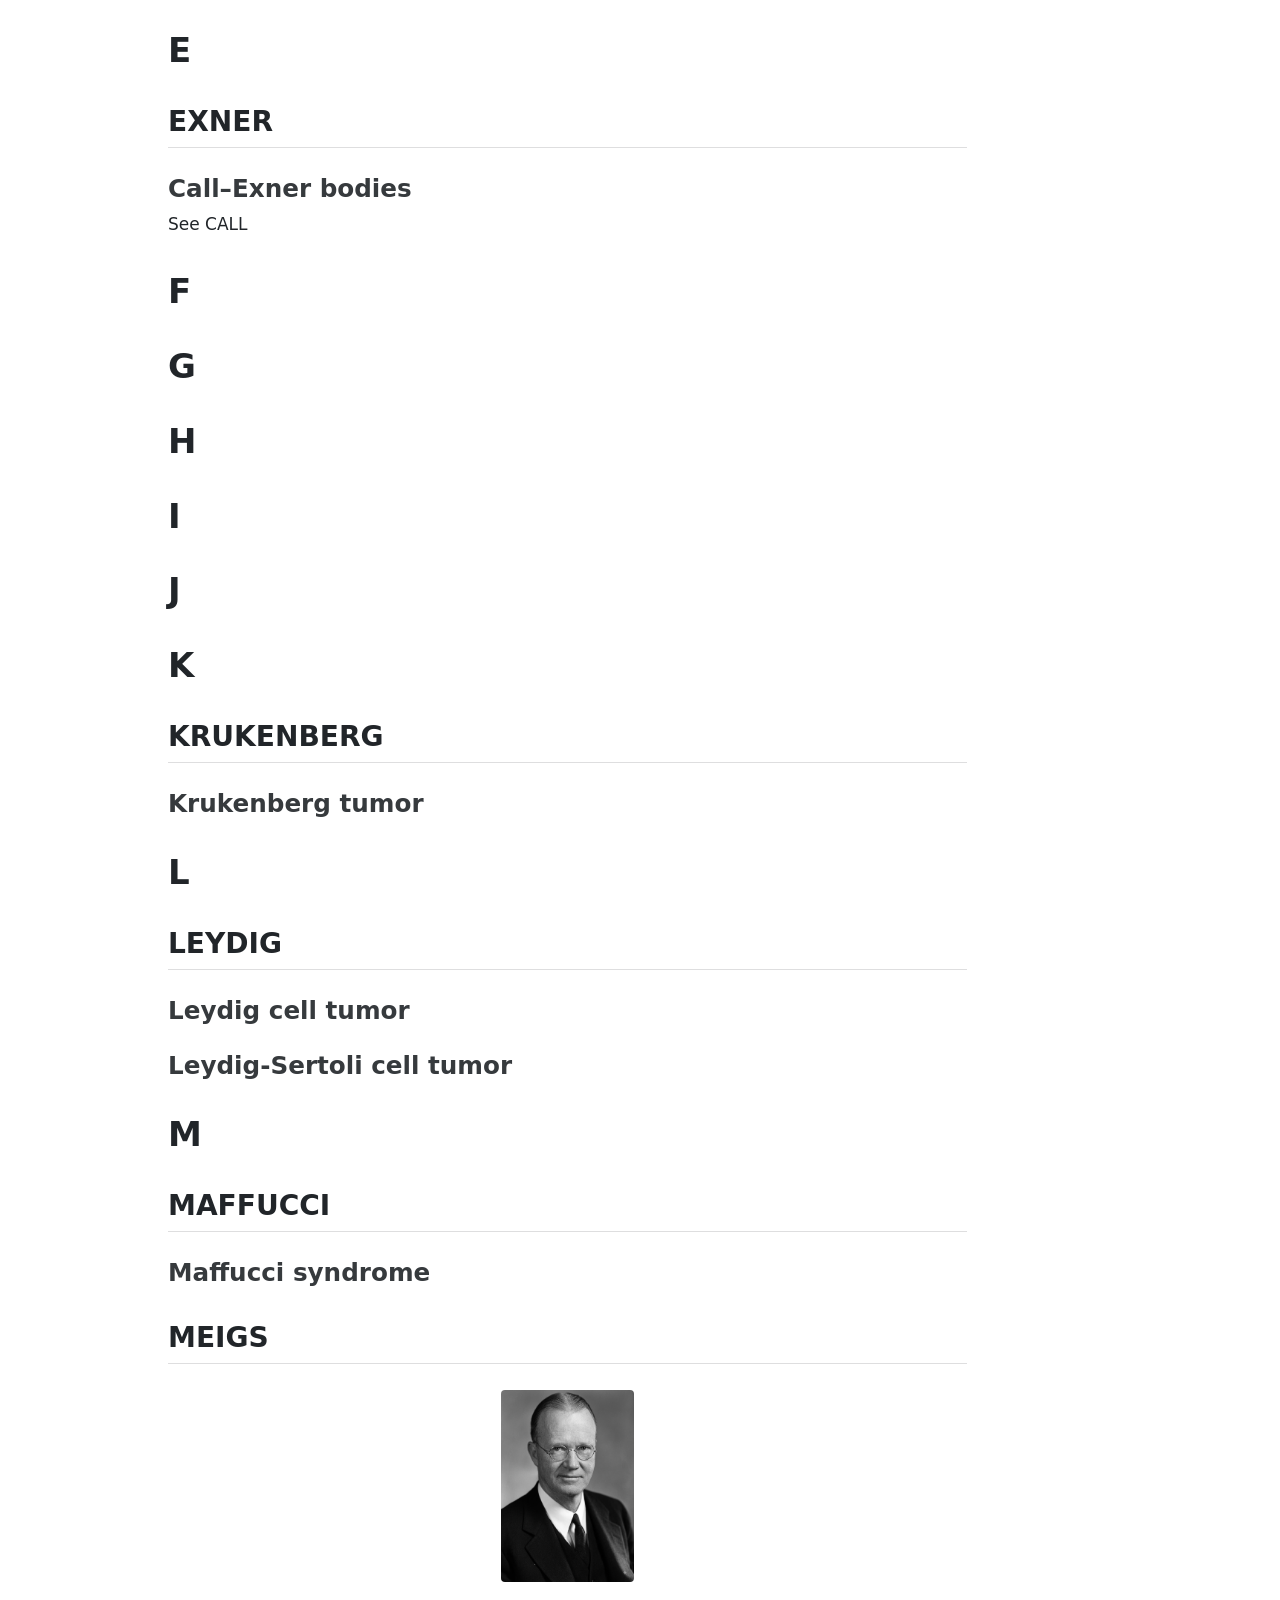
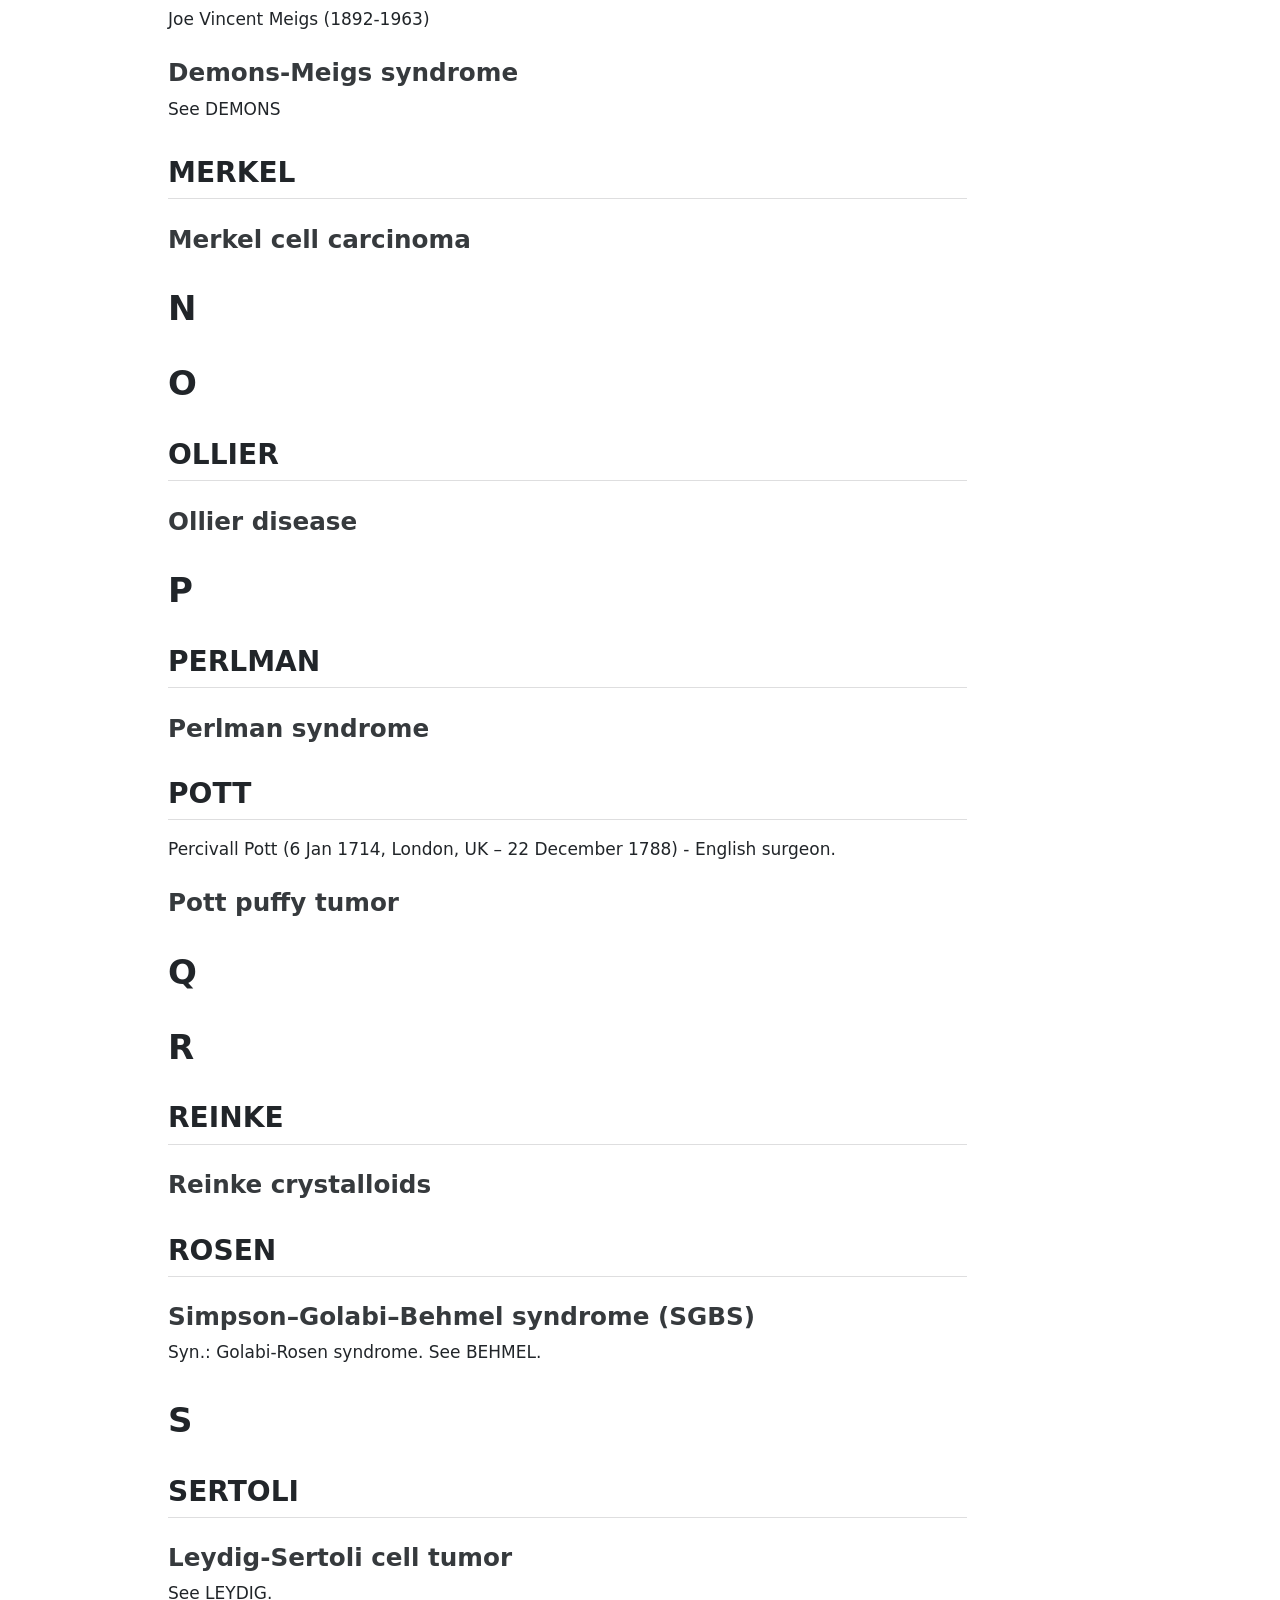
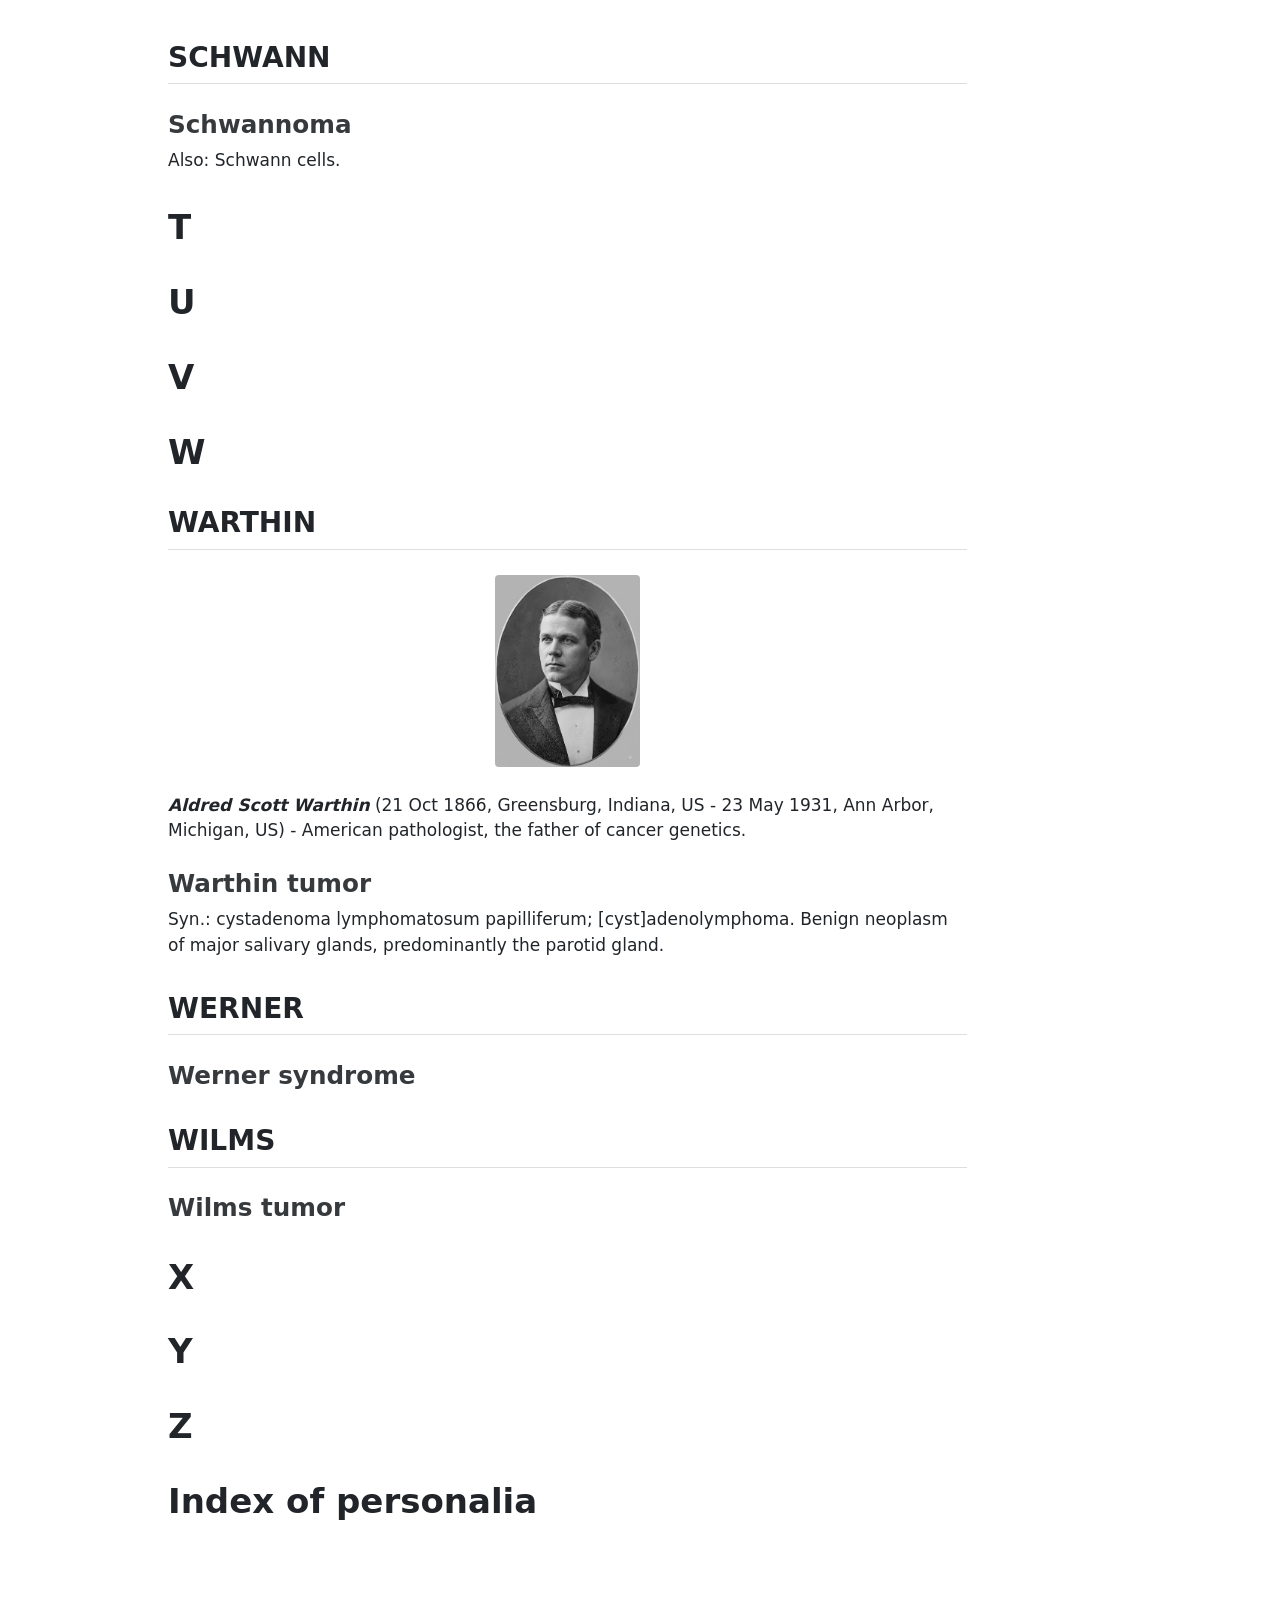
==== commit f5efe535: "Cover updated." ====
--- a/index.html
+++ b/index.html
@@ -236,14 +236,16 @@
 </header>
 
 
-<table class="caption-top table">
-<tbody>
-<tr class="odd">
-<td><img src="images/cover.png" class="img-fluid" style="width:100.0%"></td>
-<td><strong>© 2026 Nikolai Danilov (<span class="citation" data-cites="DocNikDS">@DocNikDS</span>). All rights reserved.</strong> <br><br> First digital edition (v. 1.0) published on 21 August 2026. <br><br> <strong>DOI:</strong> https://doi.org/10.5281/zenodo.22050867 <br><br> This book was written in <em>RStudio</em> using <em>Quarto</em>. The present html version is hosted with <em>GitHub Pages</em> on <a href="https://github.com/DocNikDS/EpoDicTum">EpoDicTum</a> and automatically updated after every commit. A print-ready PDF version will be available through <em>Amazon KDP</em>.</td>
-</tr>
-</tbody>
-</table>
+<div class="columns cover-container">
+<div class="column" style="width:50%;">
+<p><img src="images/cover.png" class="cover-img img-fluid"></p>
+</div><div class="column" style="width:50%;">
+<p>© 2026 Nikolai Danilov (<span class="citation" data-cites="DocNikDS">@DocNikDS</span>). All rights reserved.</p>
+<p>First digital edition (v. 1.0) published on 21 August 2026.</p>
+<p><strong>DOI:</strong> <a href="https://doi.org/10.5281/zenodo.22050867">https://doi.org/10.5281/zenodo.22050867</a></p>
+<p>This book was written in <em>RStudio</em> using <em>Quarto</em>. The present html version is hosted with <em>GitHub Pages</em> on <a href="https://github.com/...">EpoDicTum</a> and automatically updated after every commit. A print-ready PDF version will be available through <em>Amazon KDP</em>.</p>
+</div>
+</div>
 <section id="preface" class="level1">
 <h1>Preface</h1>
 <p>The <strong><em>Eponymous Dictionary of Tumors</em></strong> is a selective historical-medical reference devoted to eponymous tumor entities and tumor-related concepts that have entered the language of oncology. It is intended for oncologists, pathologists, cancer epidemiologists, historians of medicine, other specialists, and students, who need a compact, reliable guide to the persons behind the names and the entities those names designate.</p>
--- a/styles.css
+++ b/styles.css
@@ -27,33 +27,33 @@
   display: none !important;
 }
 
-/* Cover layout: image on left, text on right (table-based) */
-.cover-layout table {
-  width: 100%;
-  border: none;
-  border-collapse: collapse;
+/* --- 50/50 Cover Layout Rules with Separation Gap --- */
+
+.cover-container {
+  display: flex;
+  align-items: flex-start;
+  gap: 2.5rem; /* Creates the space between the image and the text */
+  margin-top: 1rem;
+  margin-bottom: 2rem;
 }
 
-.cover-layout td {
-  vertical-align: top;
-  padding: 1rem;
-  border: none;
+/* Ensure the image column respects the boundary */
+.cover-container .column:first-child {
+  padding-right: 1rem;
 }
 
-.cover-layout td:first-child {
-  width: 50%;
+/* Ensure the text column starts with clean alignment */
+.cover-container .column:last-child {
+  padding-left: 1rem;
 }
 
-.cover-layout td:last-child {
-  width: 50%;
-}
-
-/* Override global img rules for the cover image */
-.cover-layout img {
+/* Cover image styling */
+img.cover-img {
   width: 100% !important;
-  max-width: none !important;
+  max-width: 100% !important;
   height: auto !important;
+  margin: 0 !important;
   display: block !important;
-  margin: 0 !important;
-  border-radius: 4px !important;
-}
+  border-radius: 4px;
+  box-shadow: 0 4px 12px rgba(0, 0, 0, 0.12);
+}
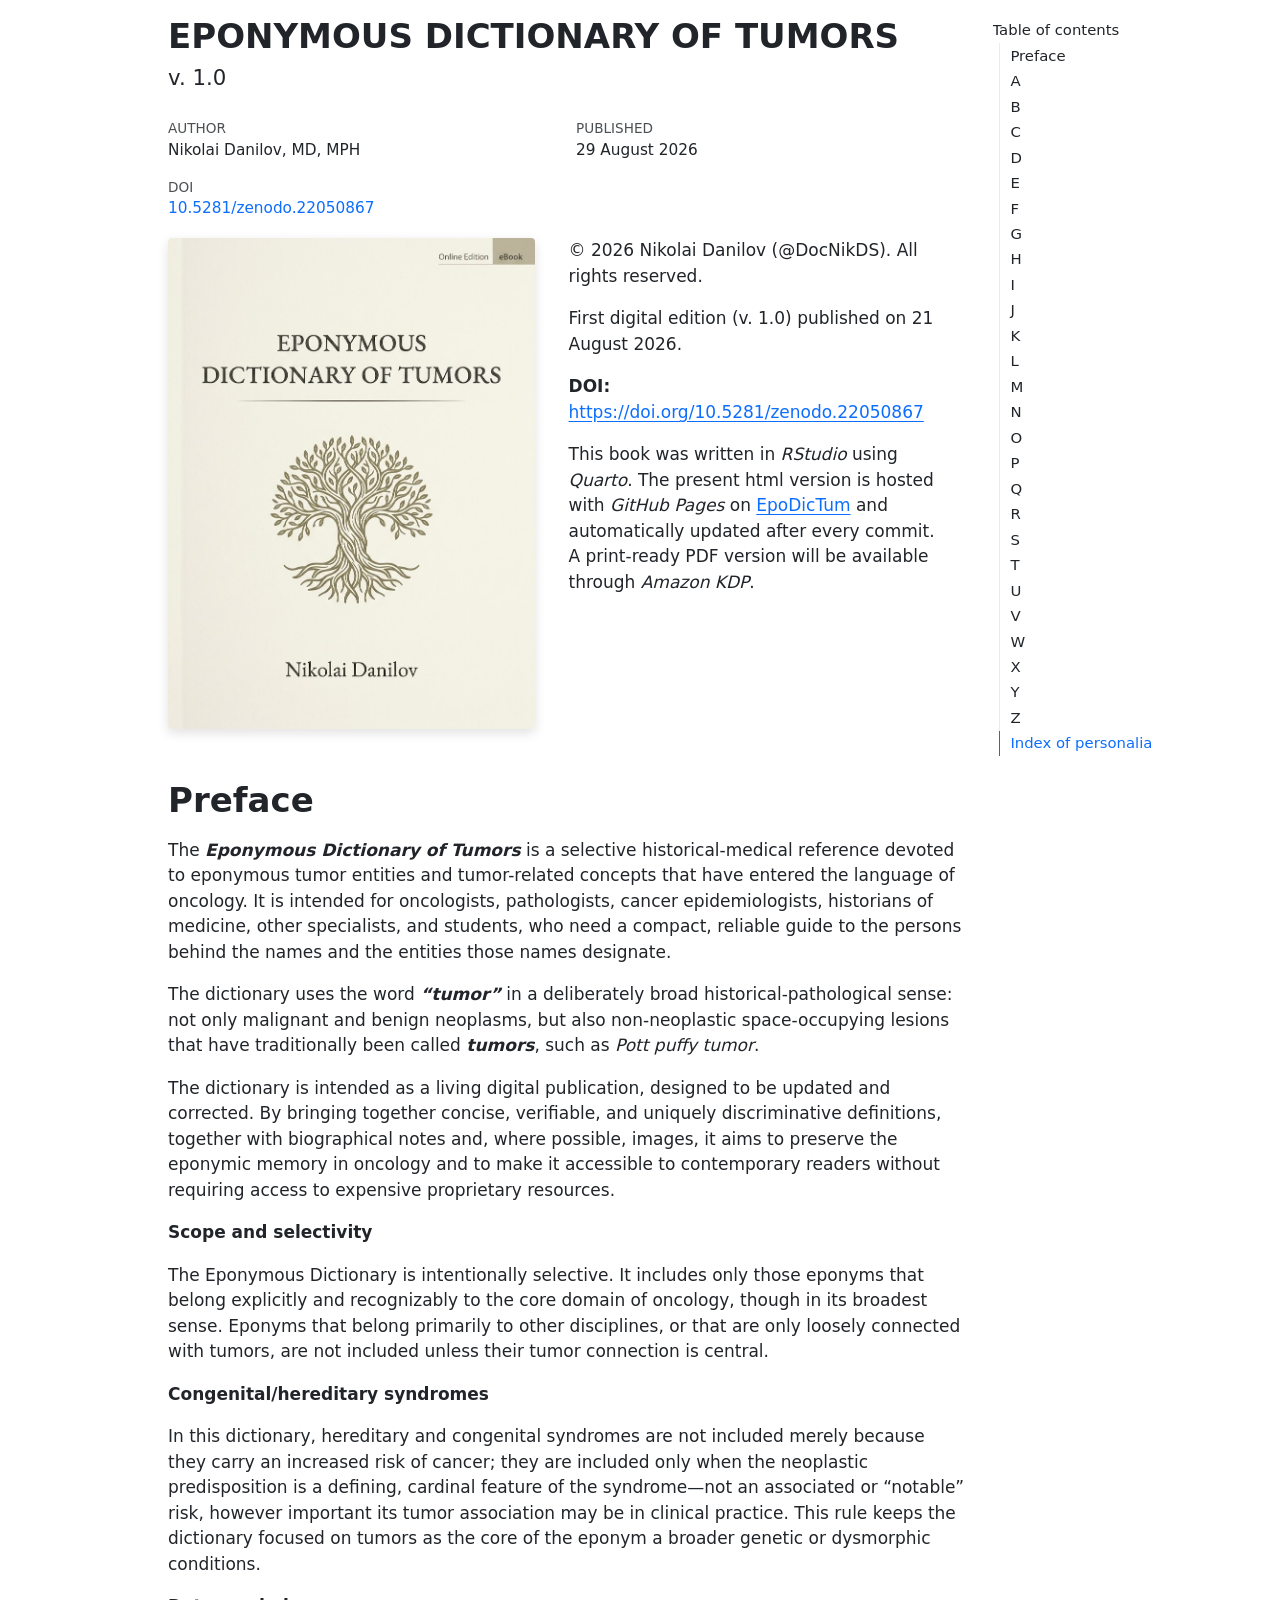
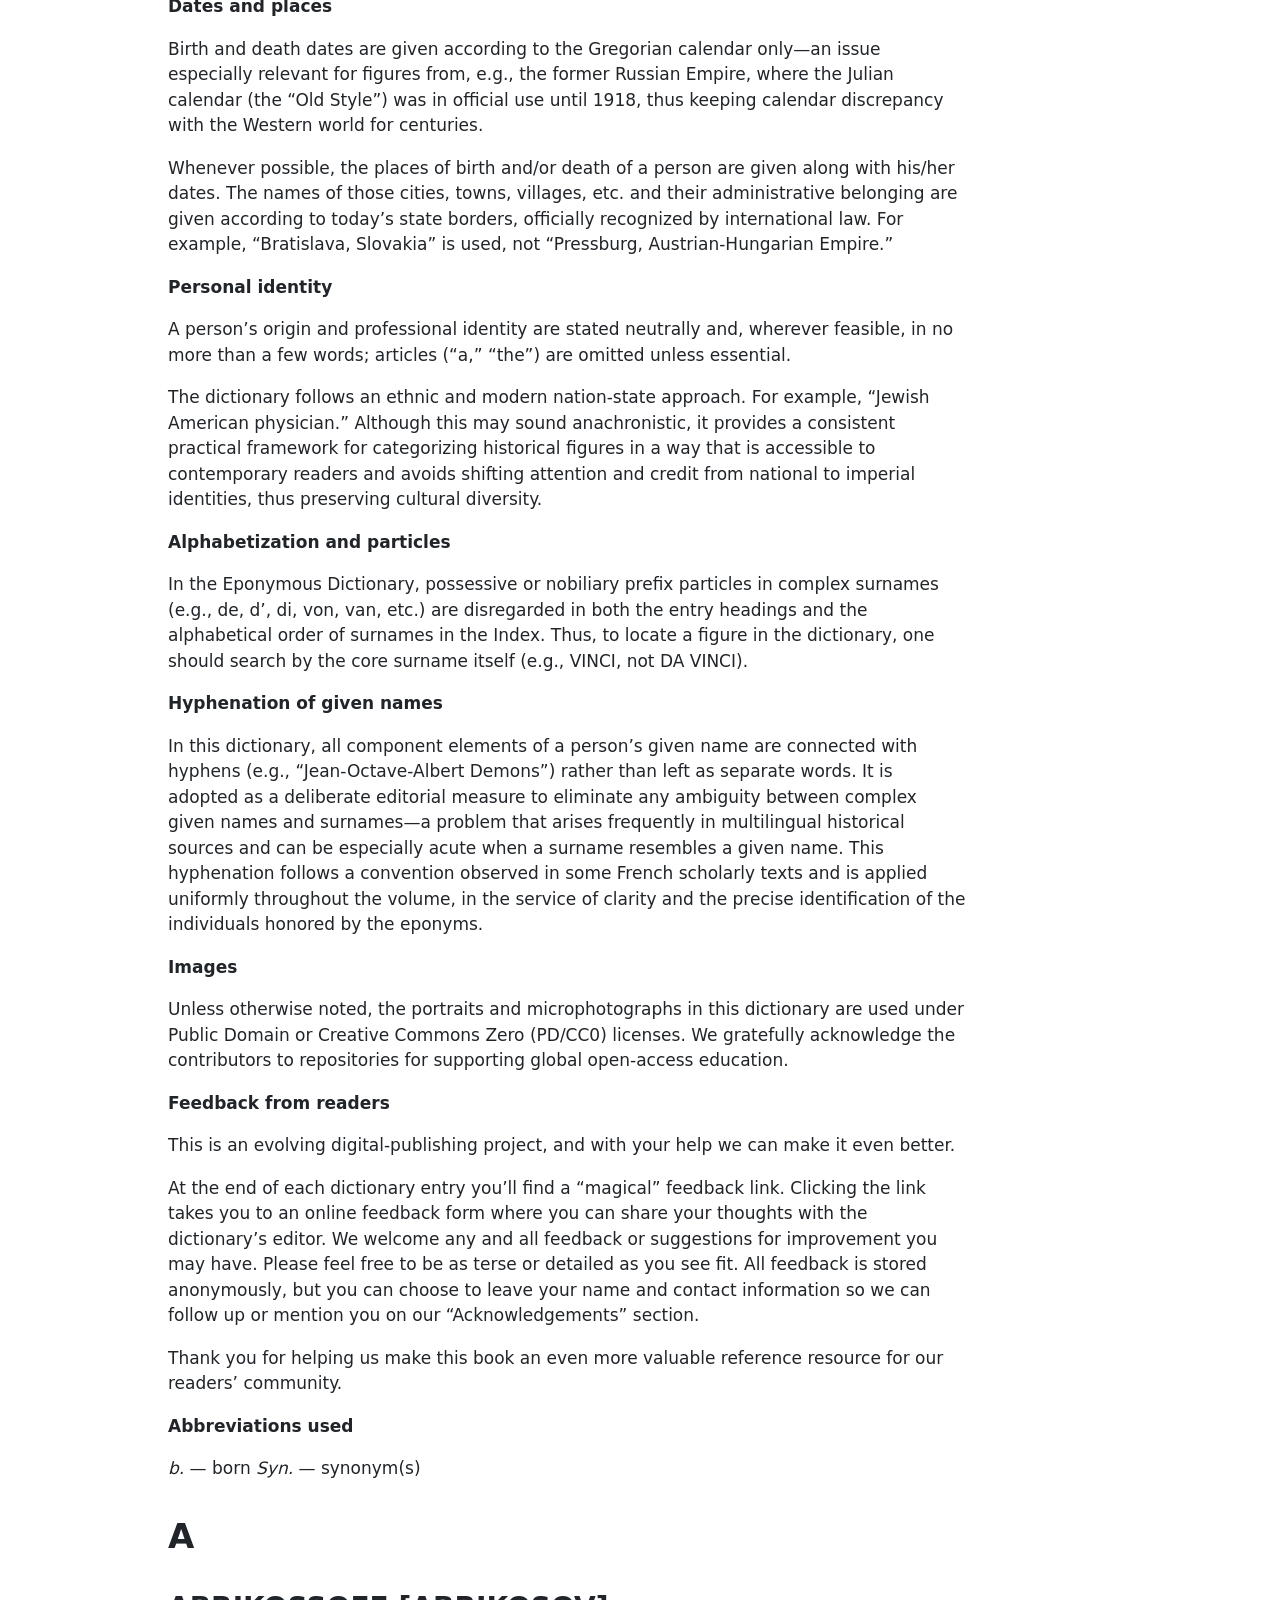
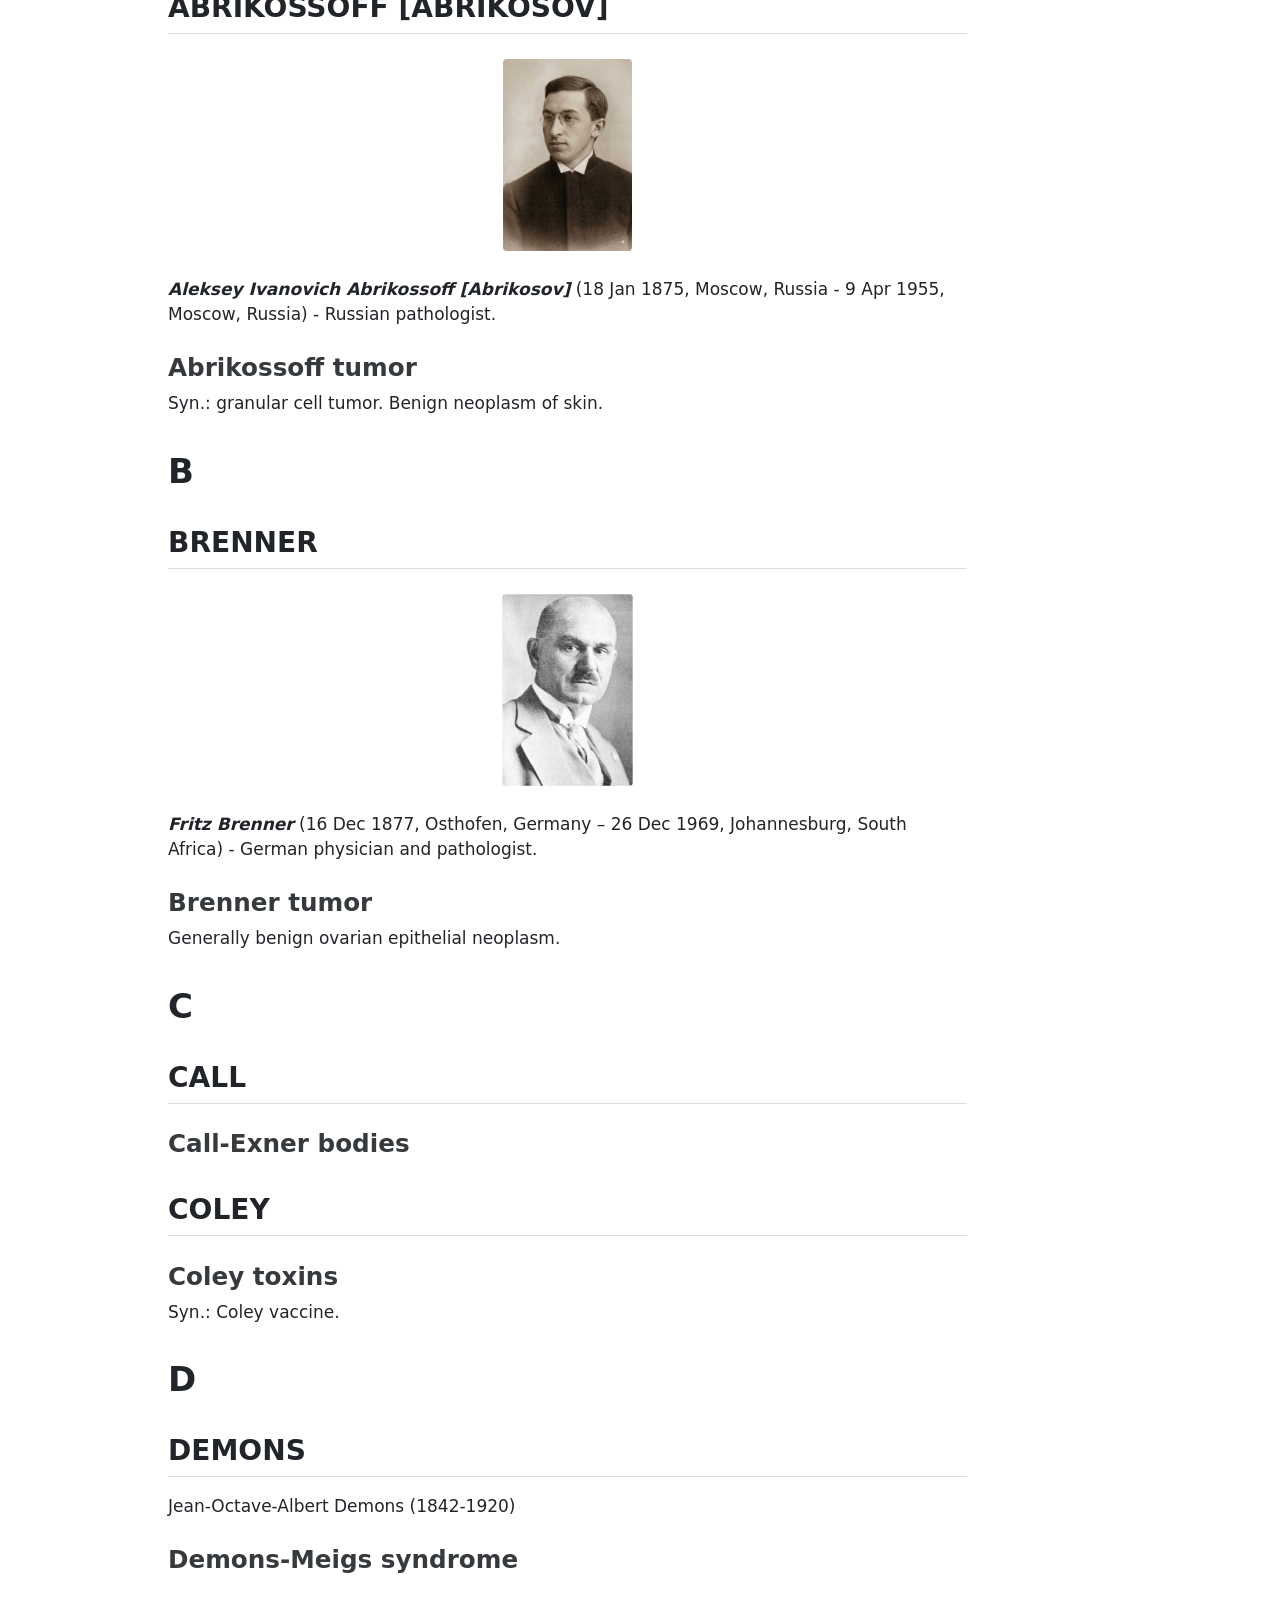
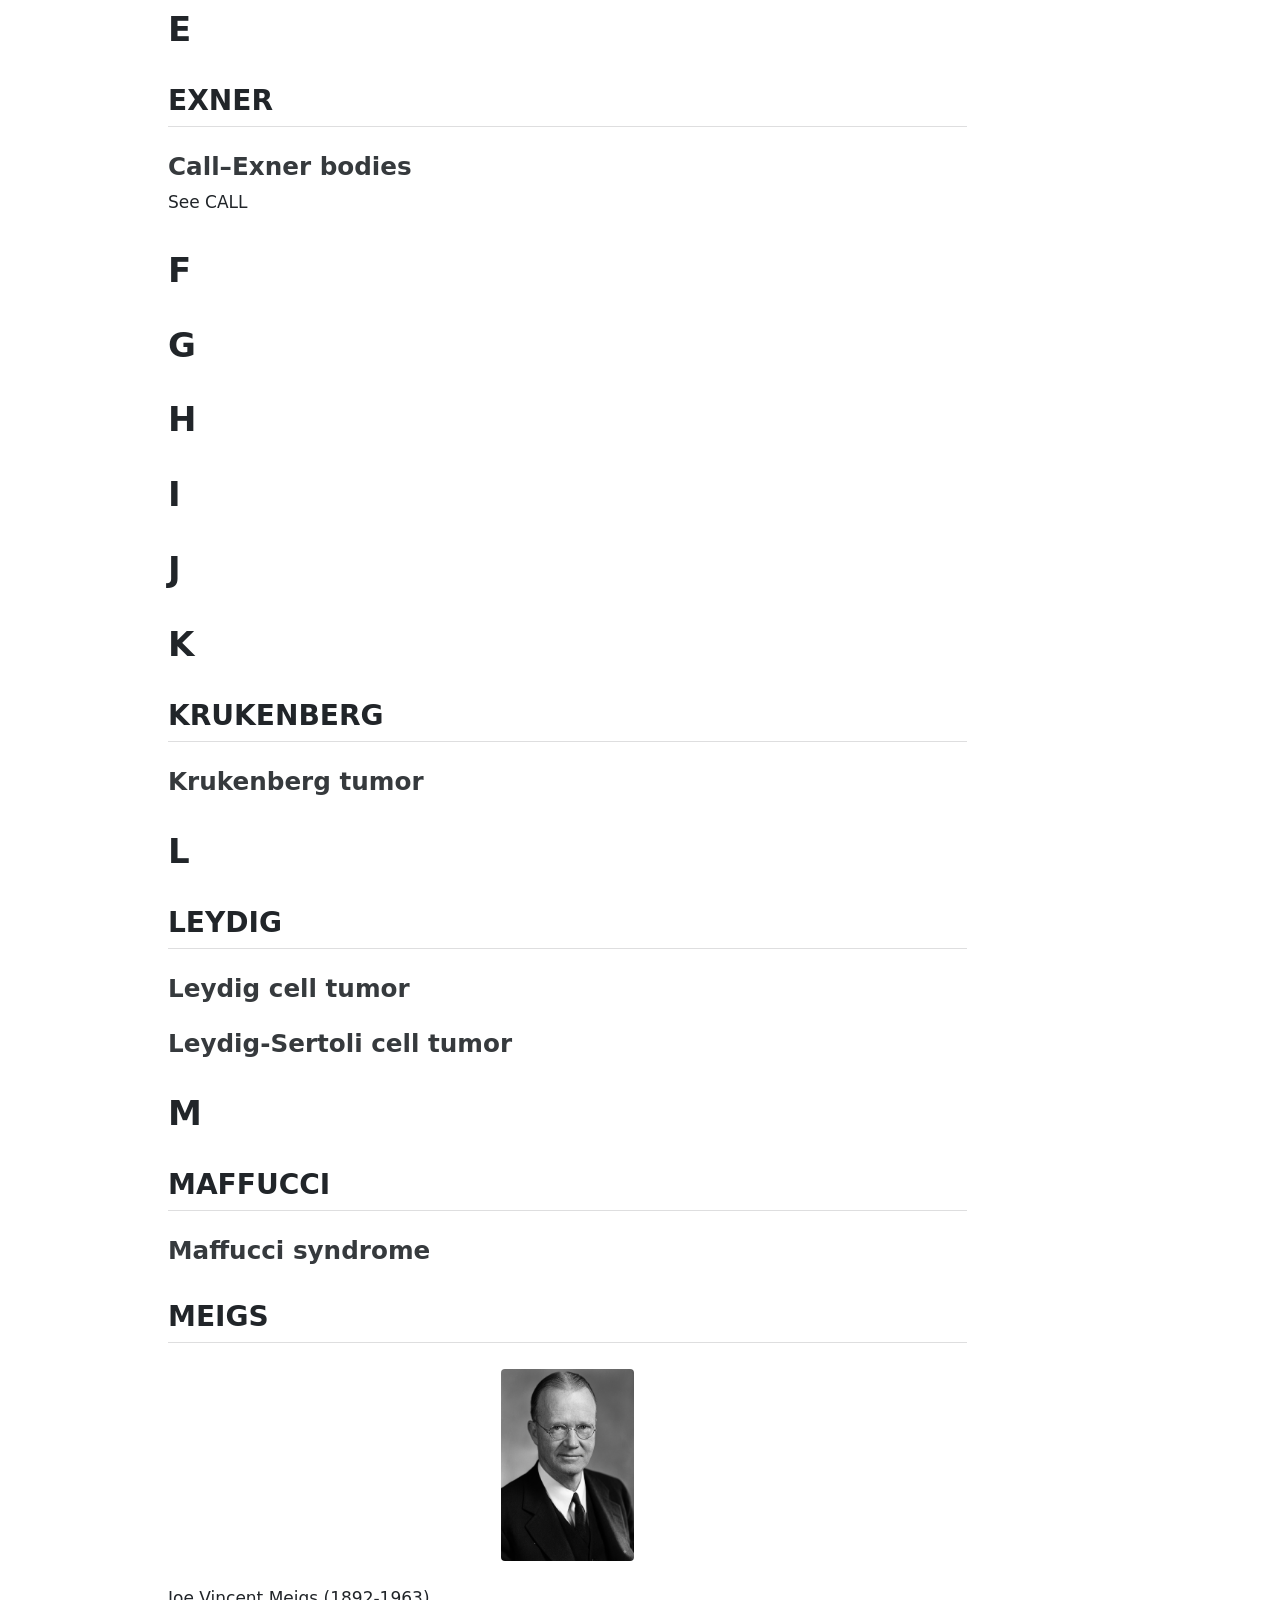
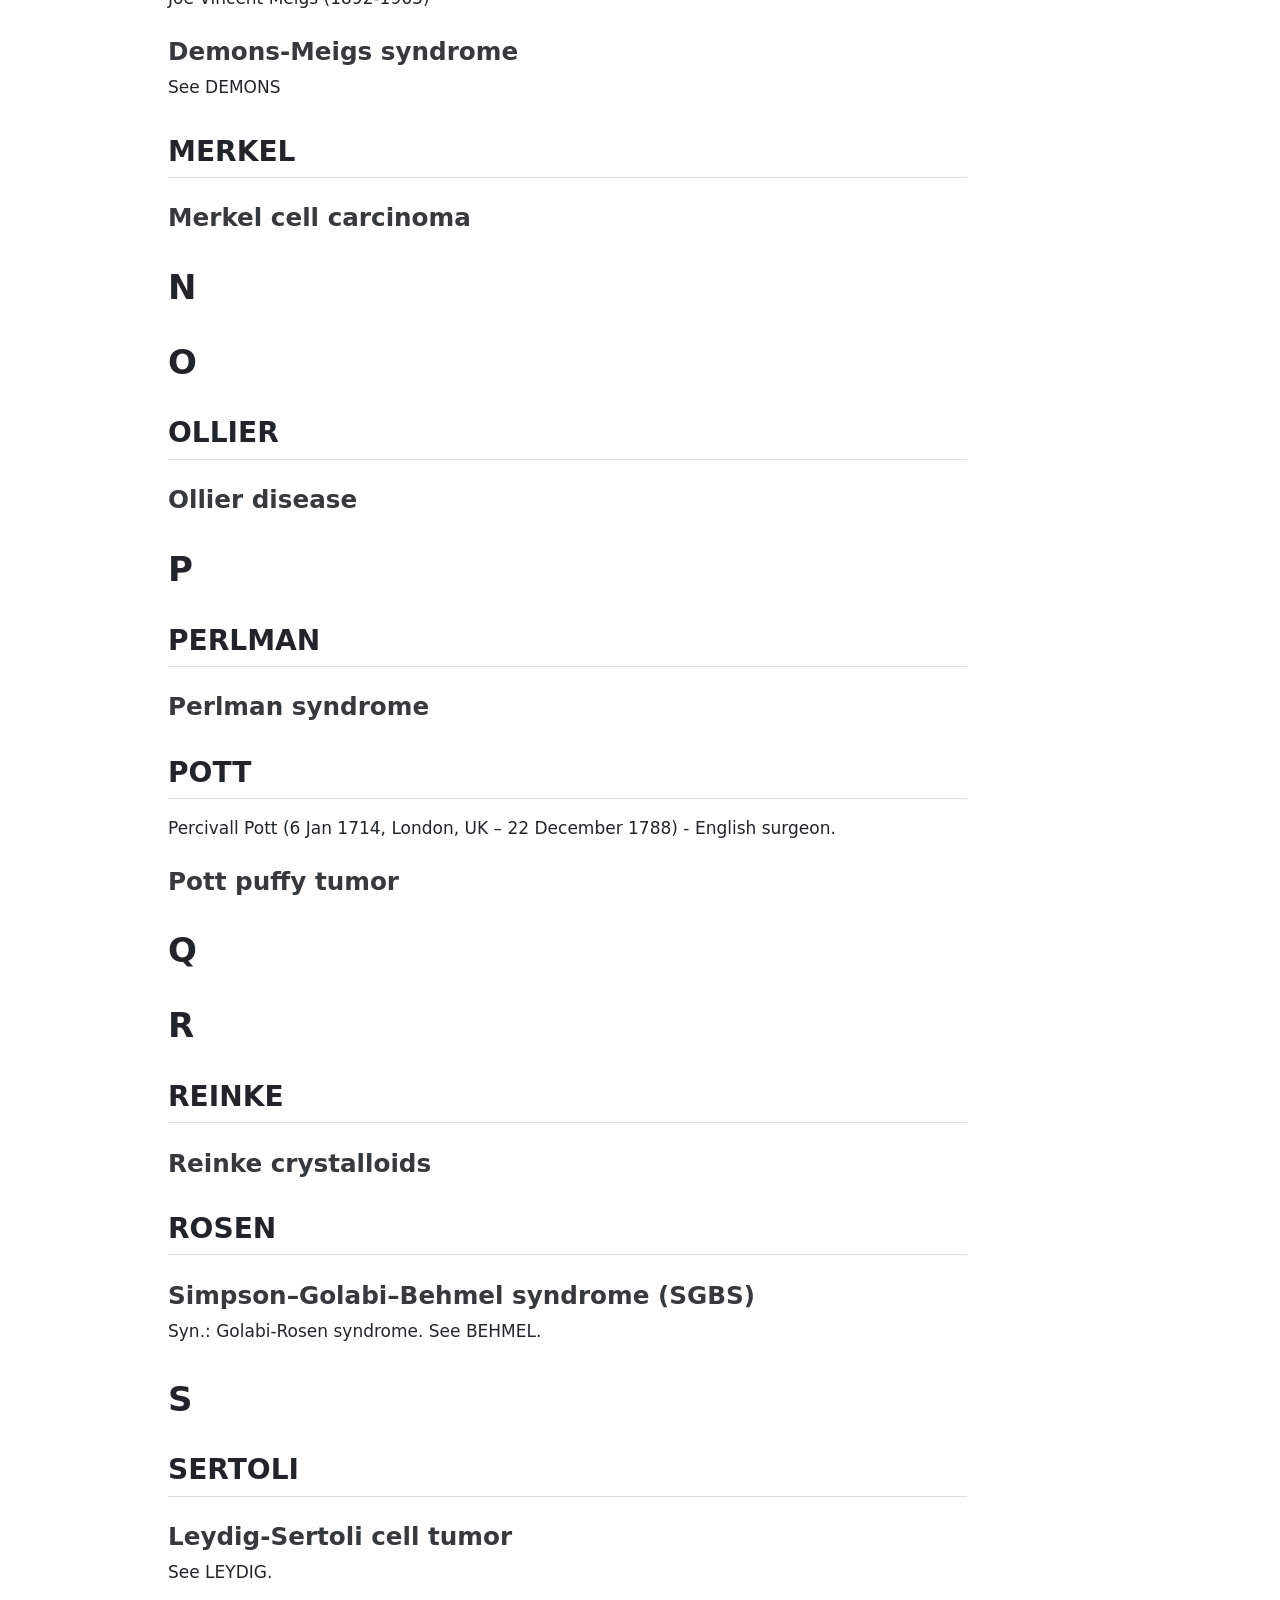
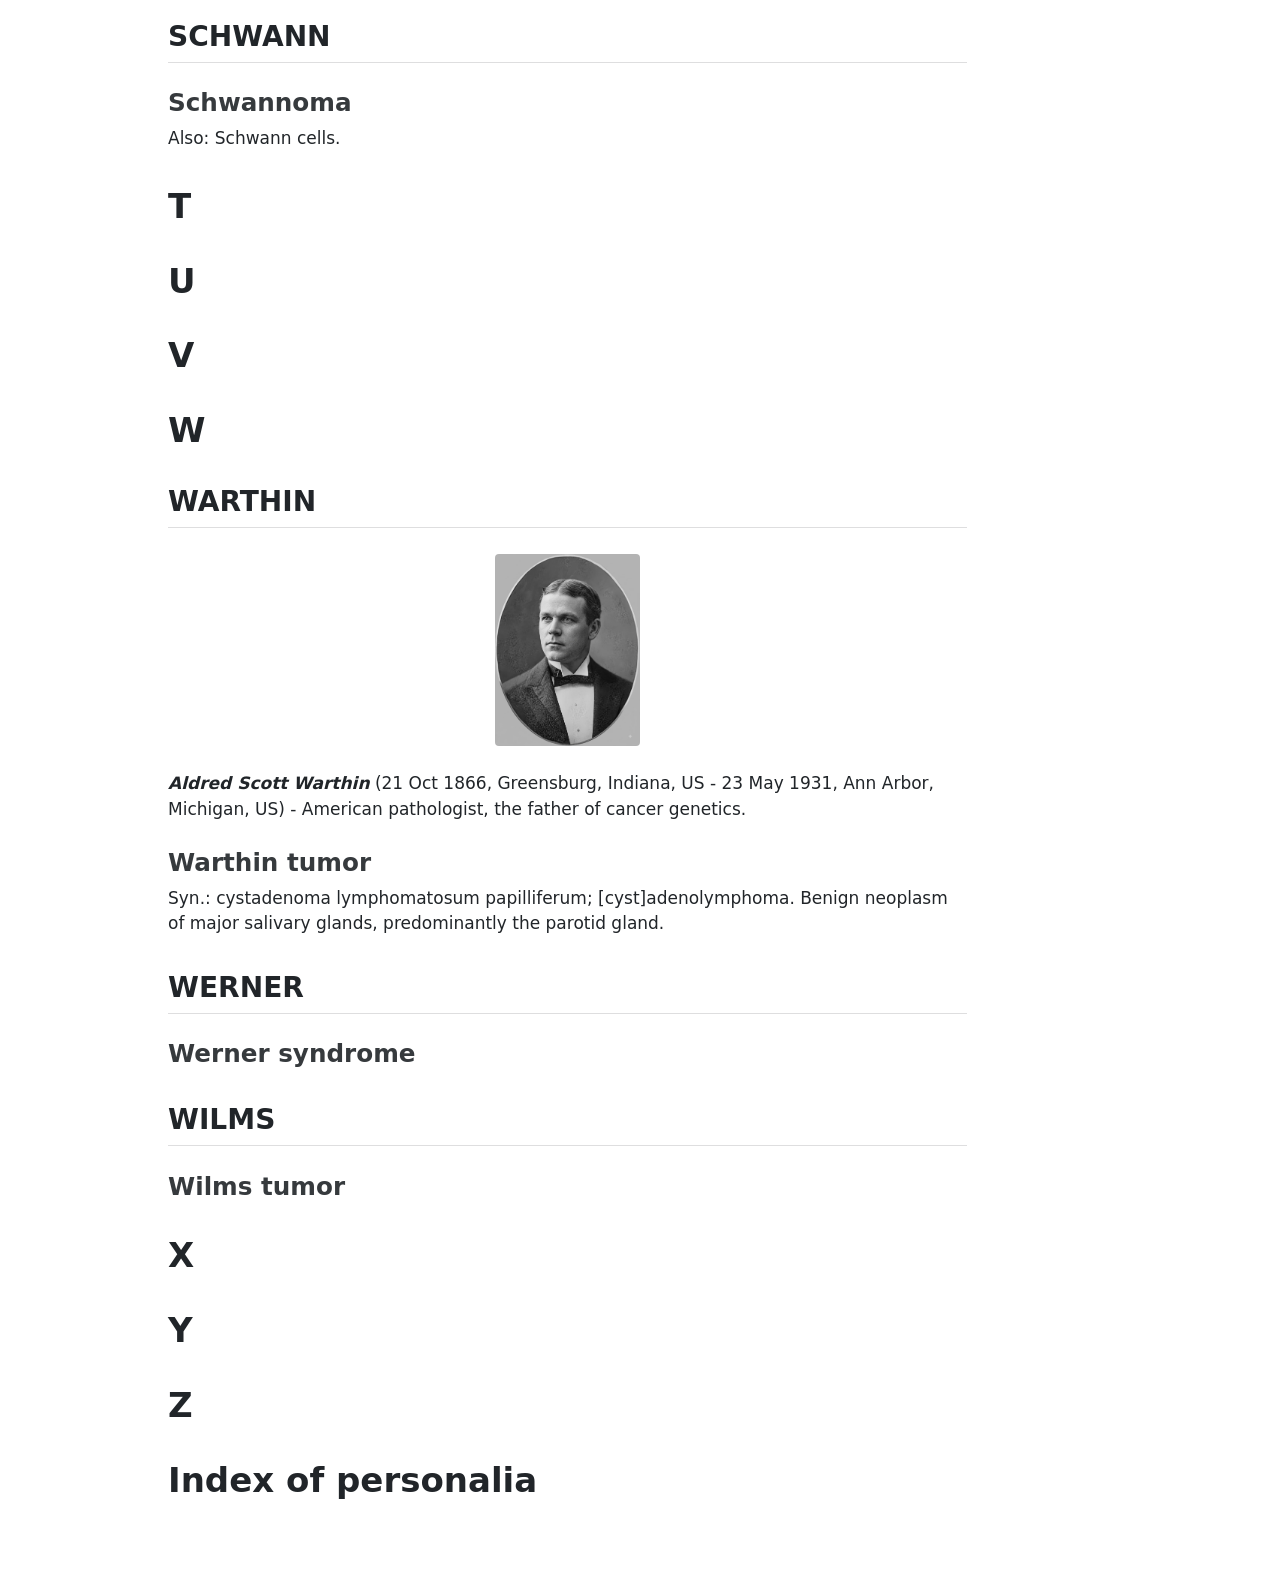
==== commit 2ac6de90: "Cover upd." ====
--- a/index.html
+++ b/index.html
@@ -237,9 +237,9 @@
 
 
 <div class="columns cover-container">
-<div class="column" style="width:50%;">
+<div class="column" style="width:48%;">
 <p><img src="images/cover.png" class="cover-img img-fluid"></p>
-</div><div class="column" style="width:50%;">
+</div><div class="column" style="width:48%;">
 <p>© 2026 Nikolai Danilov (<span class="citation" data-cites="DocNikDS">@DocNikDS</span>). All rights reserved.</p>
 <p>First digital edition (v. 1.0) published on 21 August 2026.</p>
 <p><strong>DOI:</strong> <a href="https://doi.org/10.5281/zenodo.22050867">https://doi.org/10.5281/zenodo.22050867</a></p>
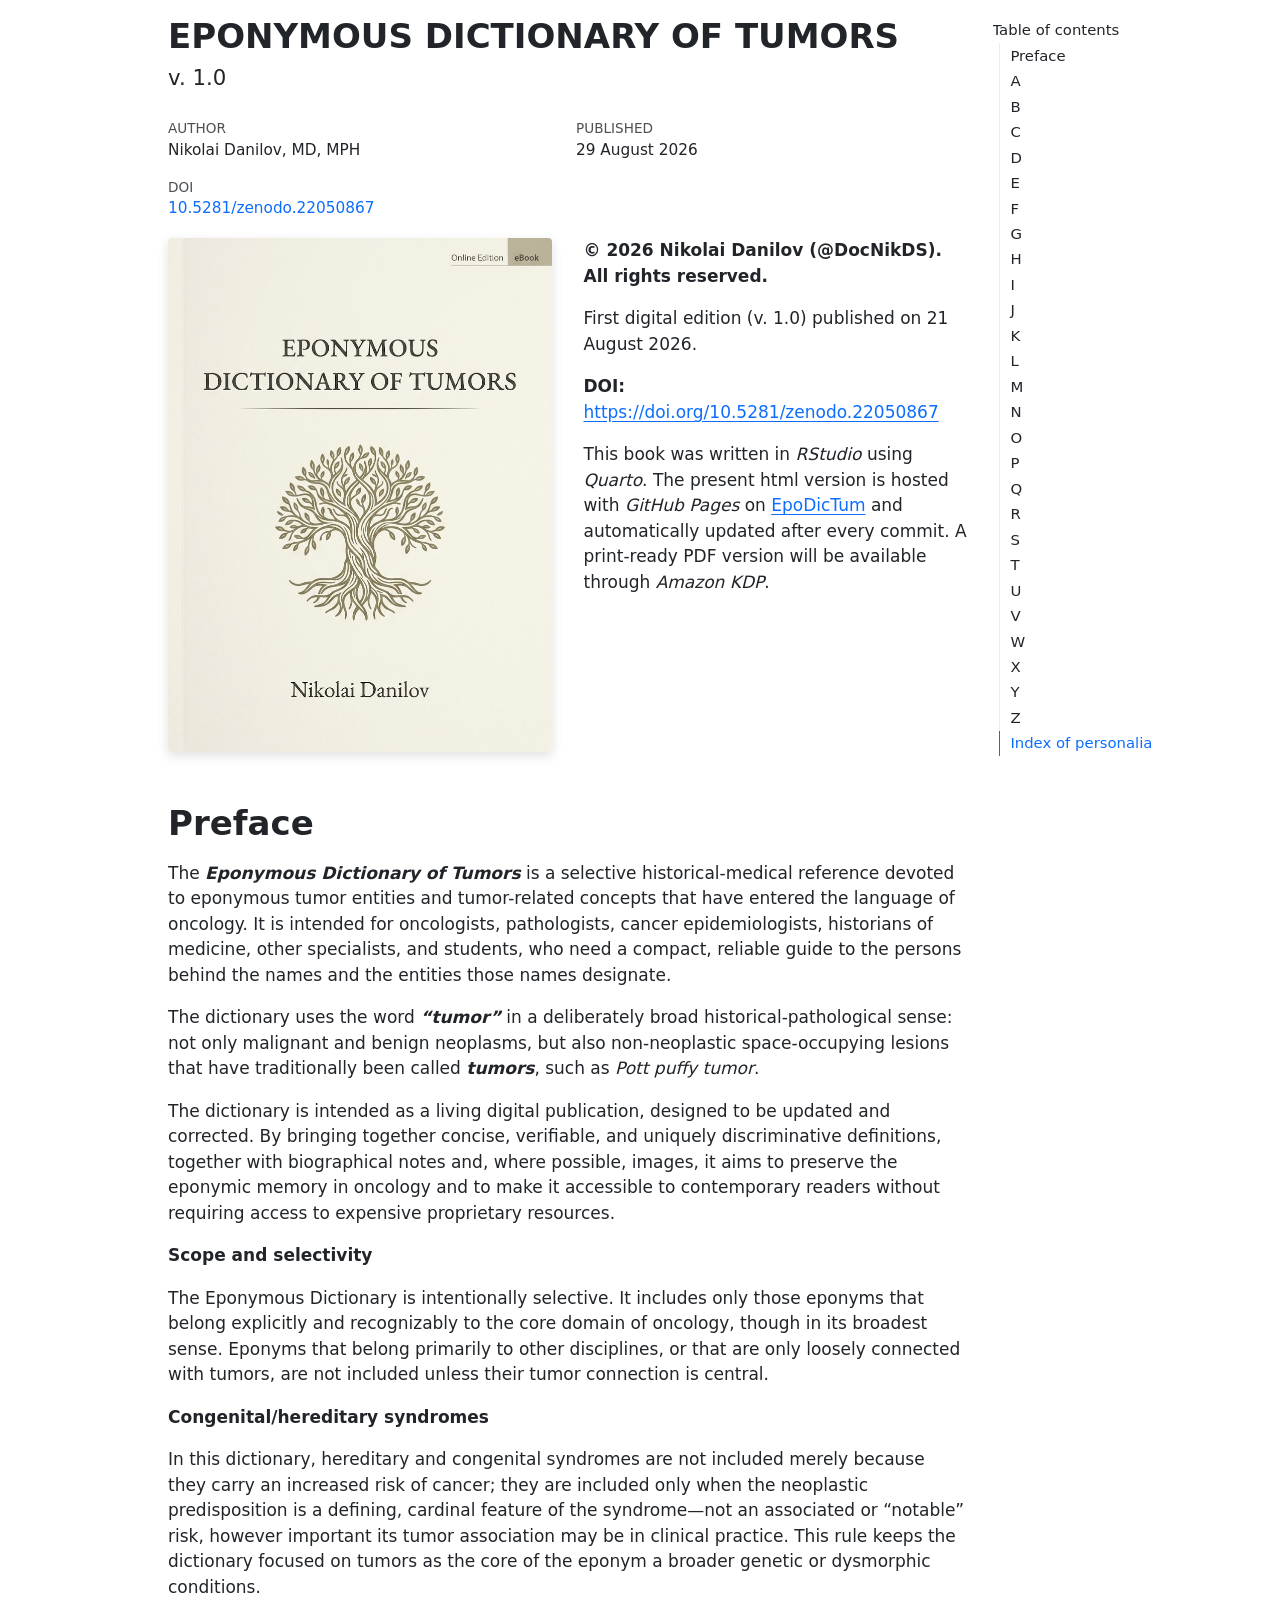
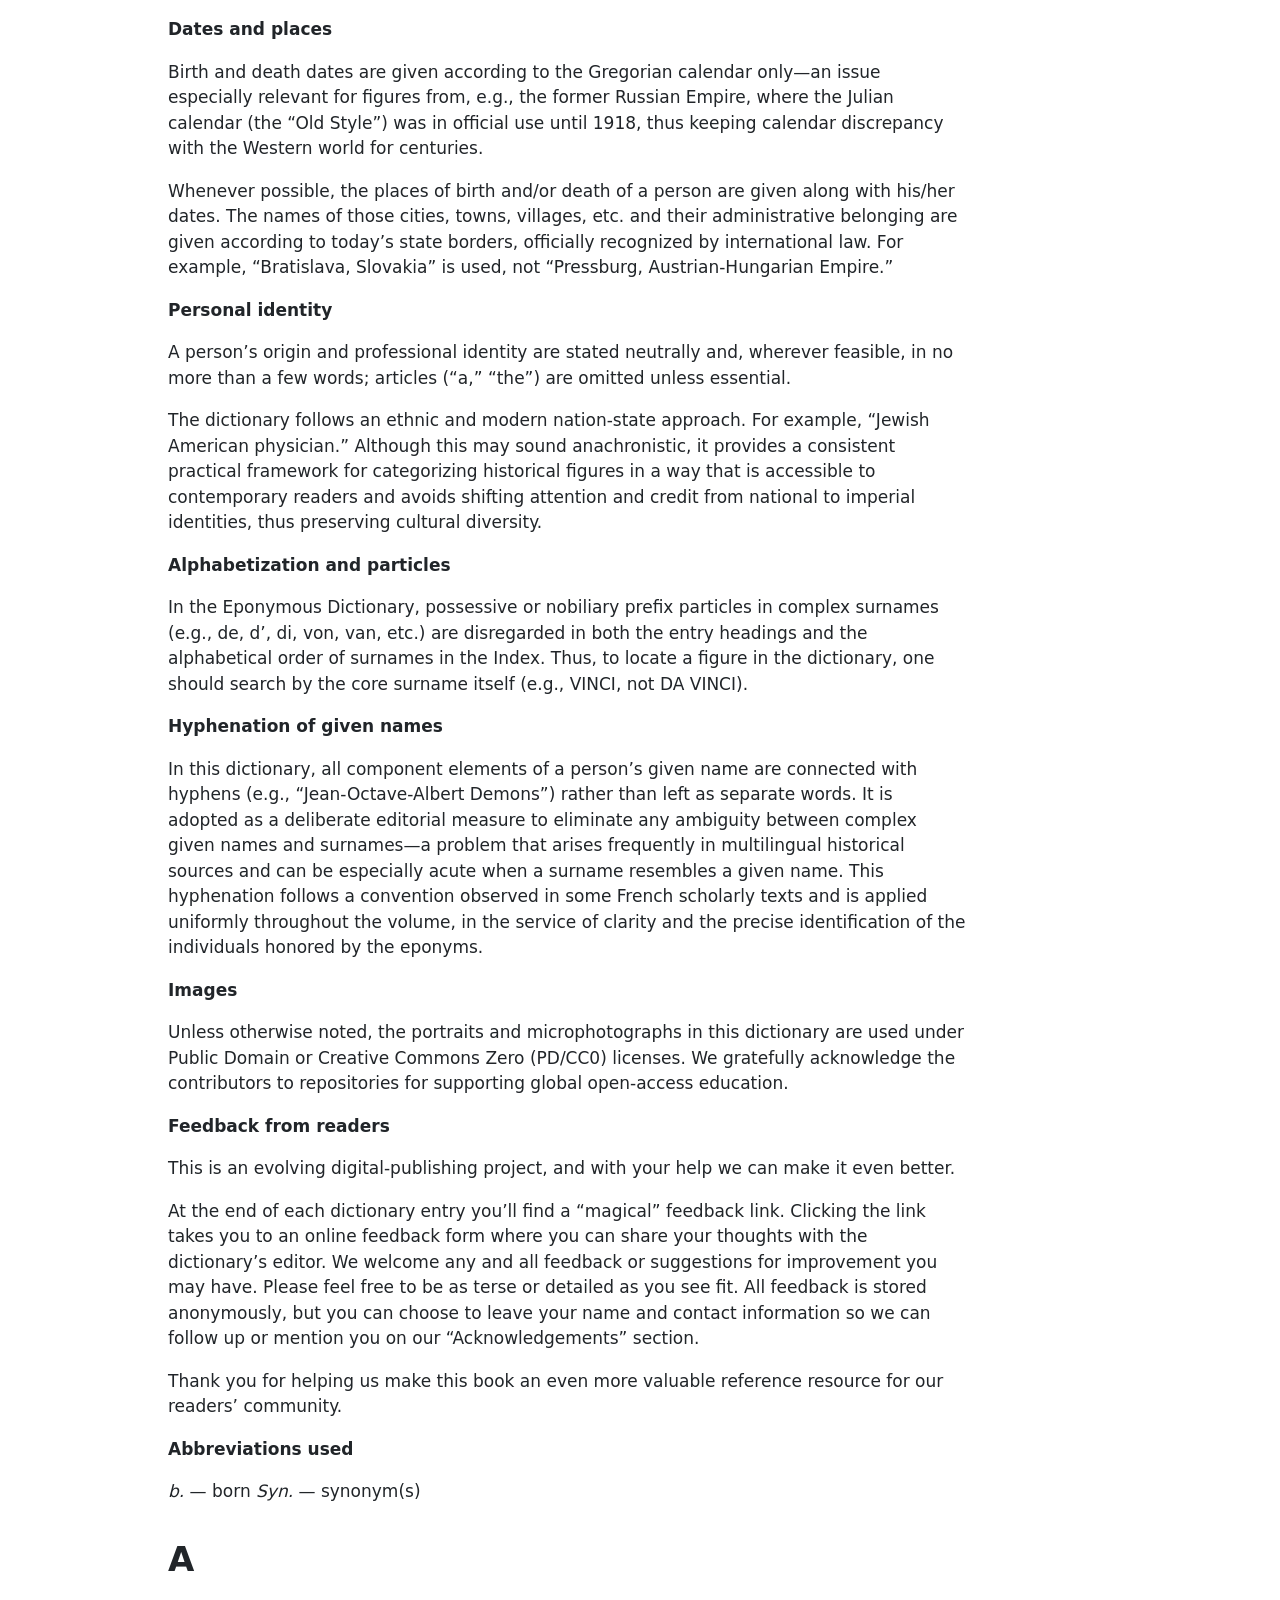
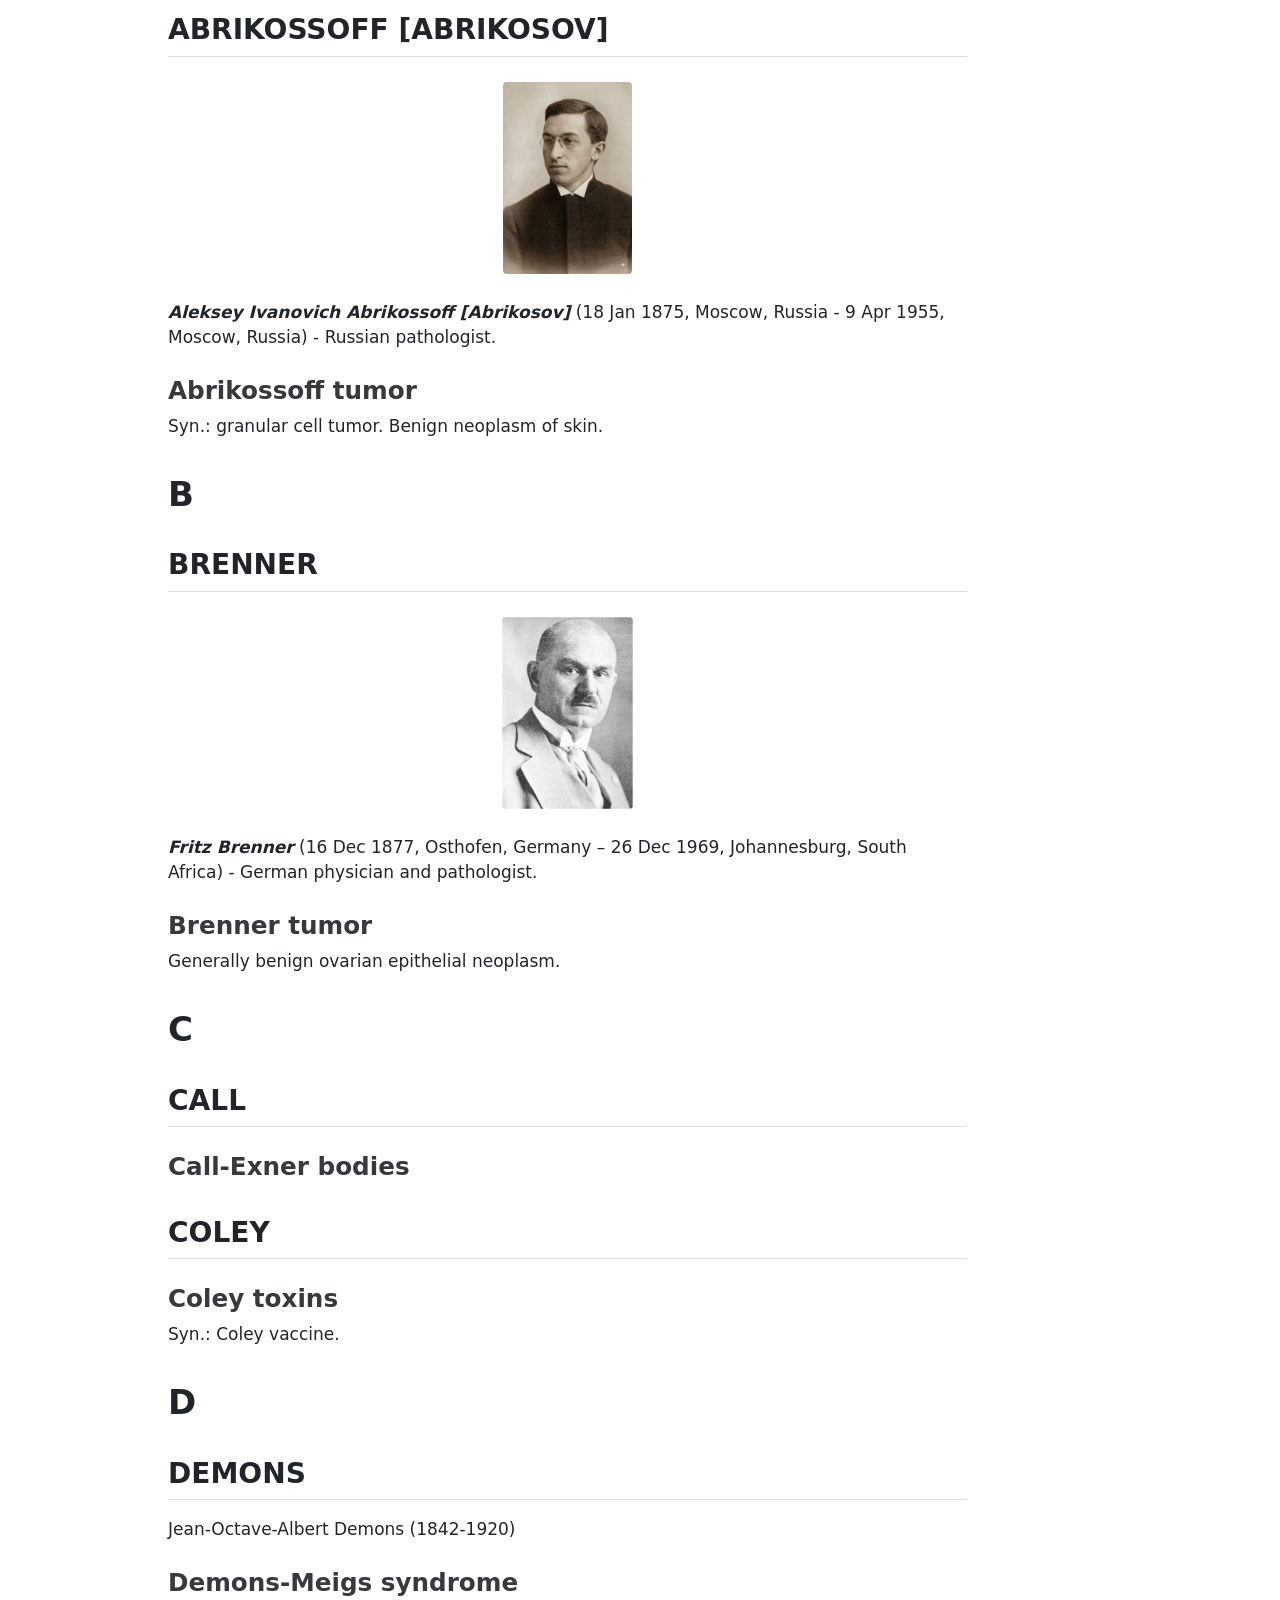
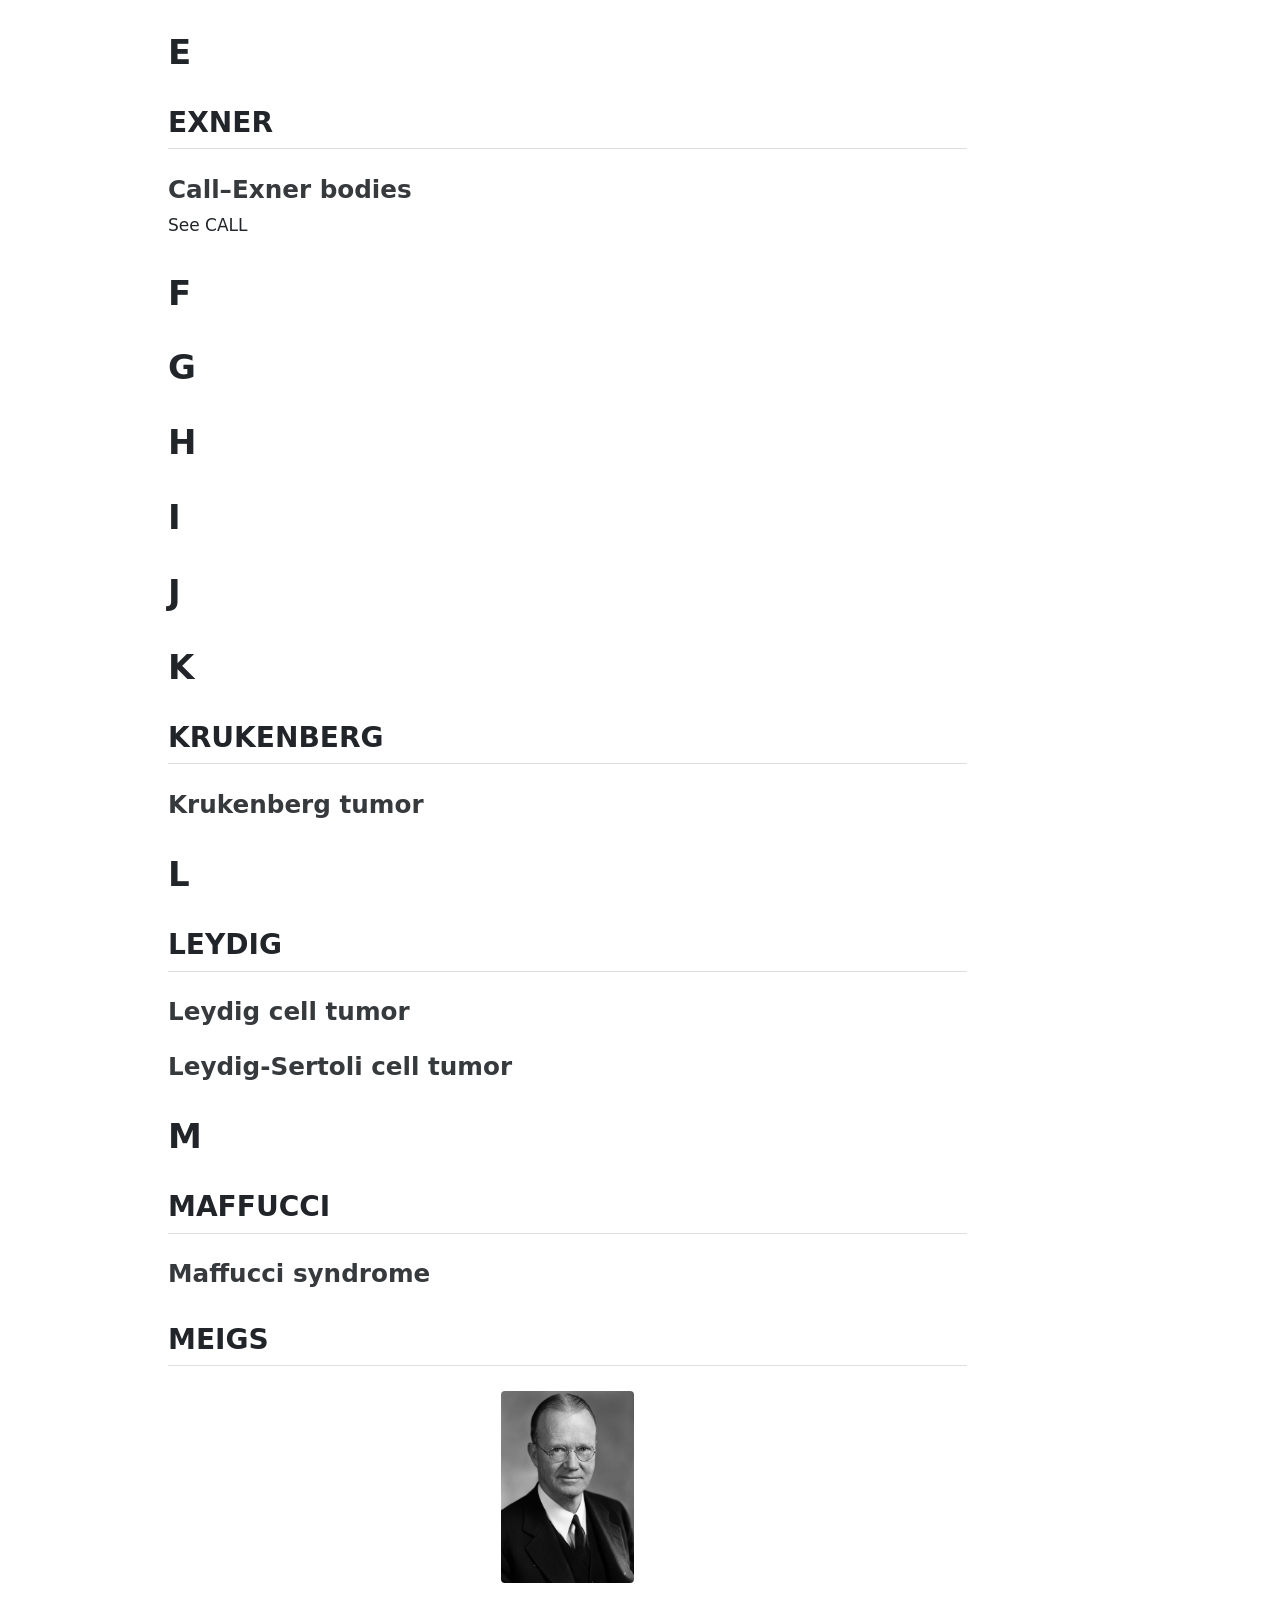
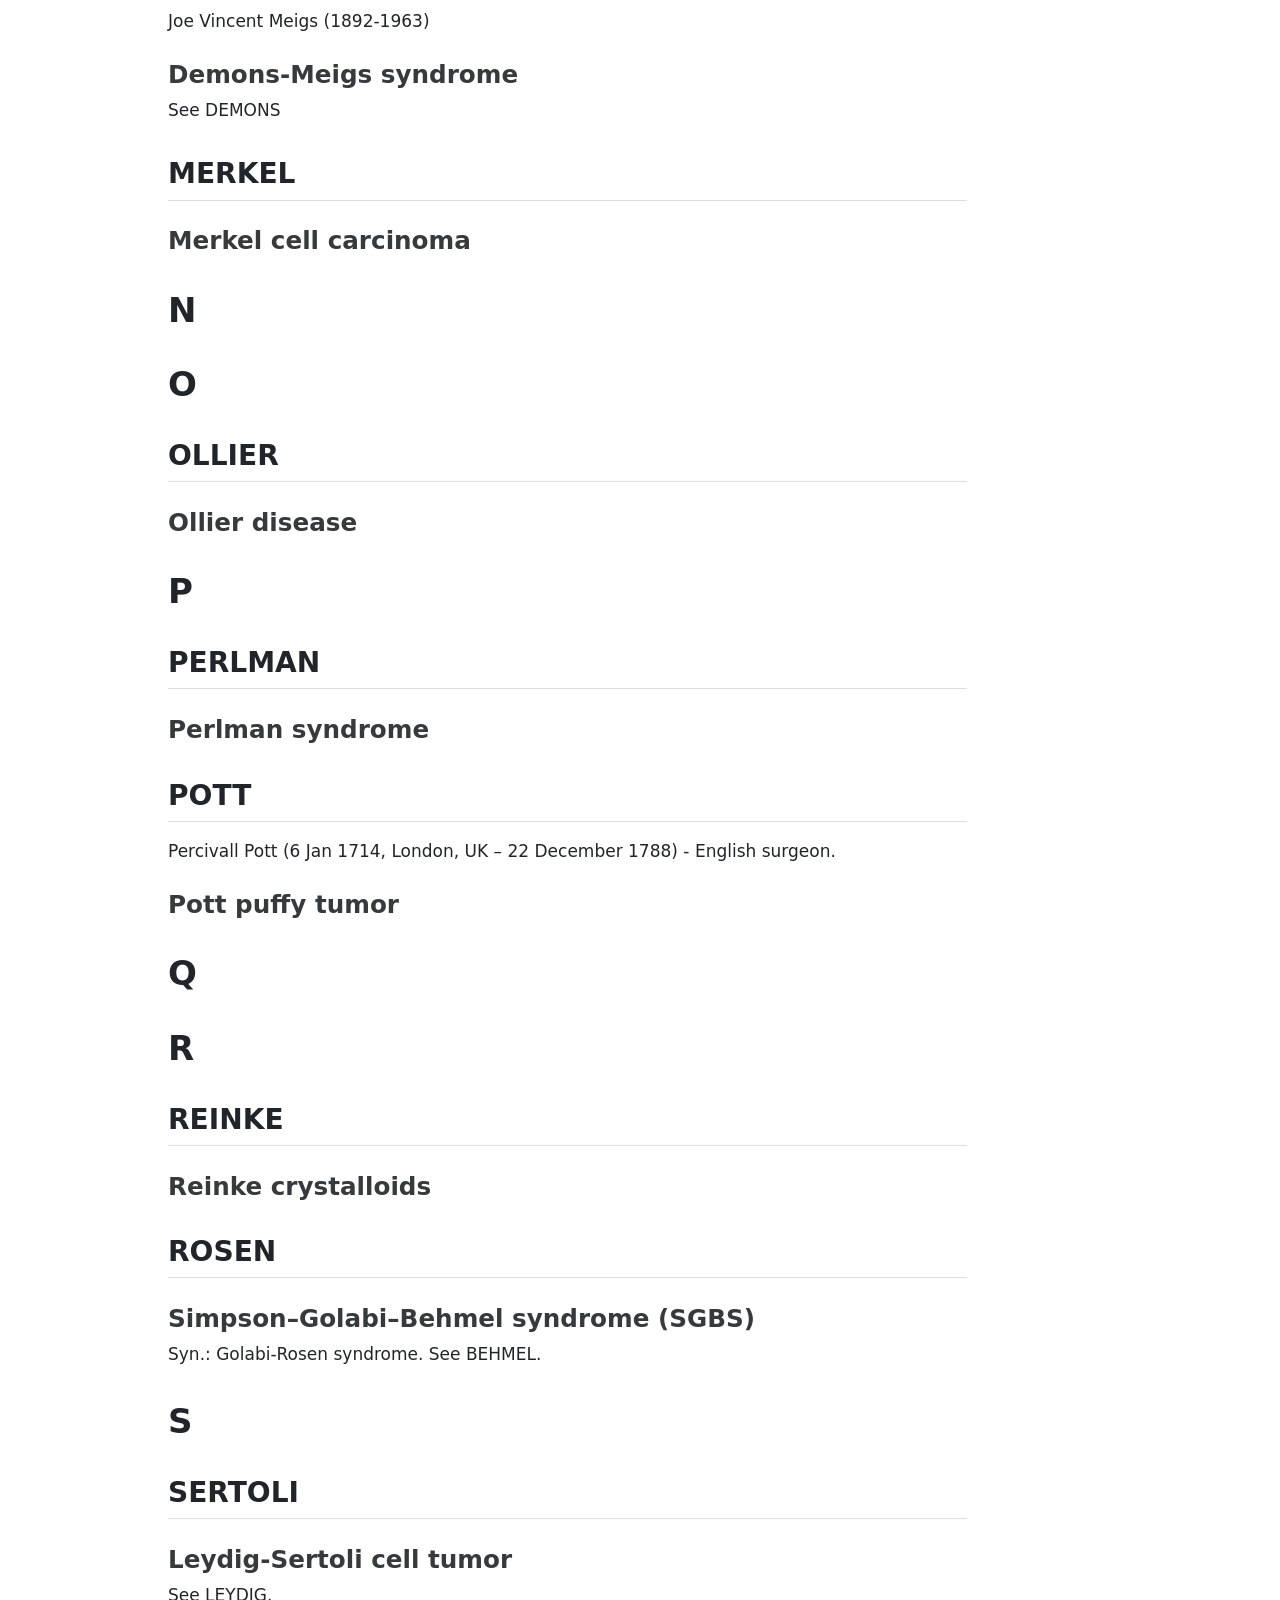
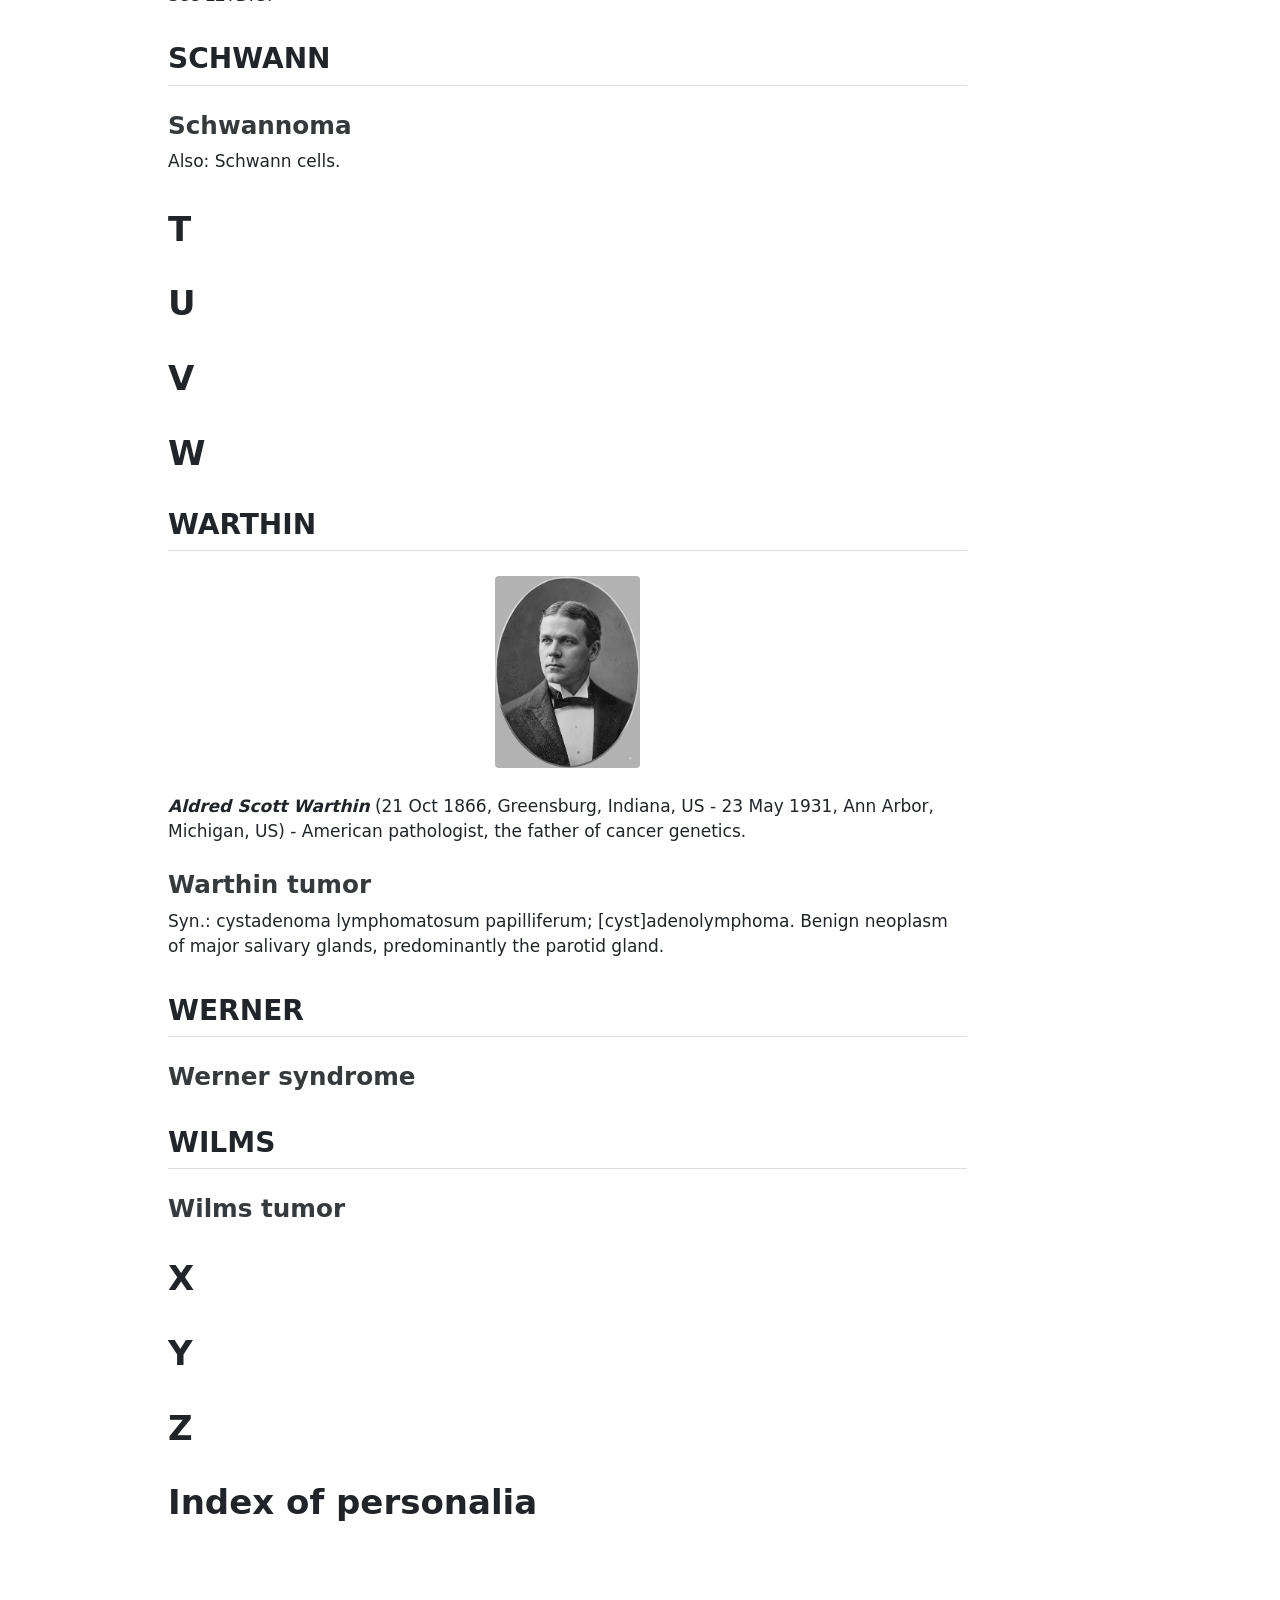
==== commit eb5a49a0: "Preface UPD." ====
--- a/index.html
+++ b/index.html
@@ -236,14 +236,16 @@
 </header>
 
 
-<div class="columns cover-container">
+<div class="columns">
 <div class="column" style="width:48%;">
-<p><img src="images/cover.png" class="cover-img img-fluid"></p>
+<p><img src="images/cover.png" class="img-fluid"></p>
+</div><div class="column" style="width:4%;">
+<!-- Spacer column for horizontal gap -->
 </div><div class="column" style="width:48%;">
-<p>© 2026 Nikolai Danilov (<span class="citation" data-cites="DocNikDS">@DocNikDS</span>). All rights reserved.</p>
+<p><strong>© 2026 Nikolai Danilov (<span class="citation" data-cites="DocNikDS">@DocNikDS</span>). All rights reserved.</strong></p>
 <p>First digital edition (v. 1.0) published on 21 August 2026.</p>
 <p><strong>DOI:</strong> <a href="https://doi.org/10.5281/zenodo.22050867">https://doi.org/10.5281/zenodo.22050867</a></p>
-<p>This book was written in <em>RStudio</em> using <em>Quarto</em>. The present html version is hosted with <em>GitHub Pages</em> on <a href="https://github.com/...">EpoDicTum</a> and automatically updated after every commit. A print-ready PDF version will be available through <em>Amazon KDP</em>.</p>
+<p>This book was written in <em>RStudio</em> using <em>Quarto</em>. The present html version is hosted with <em>GitHub Pages</em> on <a href="https://docnikds.github.io/EpoDicTum/">EpoDicTum</a> and automatically updated after every commit. A print-ready PDF version will be available through <em>Amazon KDP</em>.</p>
 </div>
 </div>
 <section id="preface" class="level1">
--- a/styles.css
+++ b/styles.css
@@ -27,7 +27,7 @@
   display: none !important;
 }
 
-/* --- 50/50 Cover Layout Rules with Separation Gap --- */
+/* --- 1:1 Cover Layout Rules with Separation Gap --- */
 
 .cover-container {
   display: flex;
@@ -56,4 +56,37 @@
   display: block !important;
   border-radius: 4px;
   box-shadow: 0 4px 12px rgba(0, 0, 0, 0.12);
+}
+
+/* Ensure Quarto layout grid cells expand images to fill column width */
+.quarto-layout-row .quarto-layout-cell img {
+  width: 100% !important;
+  max-width: 100% !important;
+  height: auto !important;
+  margin: 0 !important;
+  border-radius: 4px;
+}
+
+/* Add padding between the cells in the layout row */
+.quarto-layout-row {
+  gap: 2rem;
+  margin-bottom: 2rem;
+}
+
+/* Force images and Quarto figure wrappers inside columns to fill column width */
+.column .quarto-figure,
+.column .quarto-figure figure,
+.column .quarto-figure p,
+.column img {
+  width: 100% !important;
+  max-width: 100% !important;
+  height: auto !important;
+  margin: 0 !important;
+  display: block !important;
+}
+
+/* Optional: subtle shadow for ebook depth */
+.column img {
+  border-radius: 4px;
+  box-shadow: 0 4px 12px rgba(0, 0, 0, 0.12);
 }
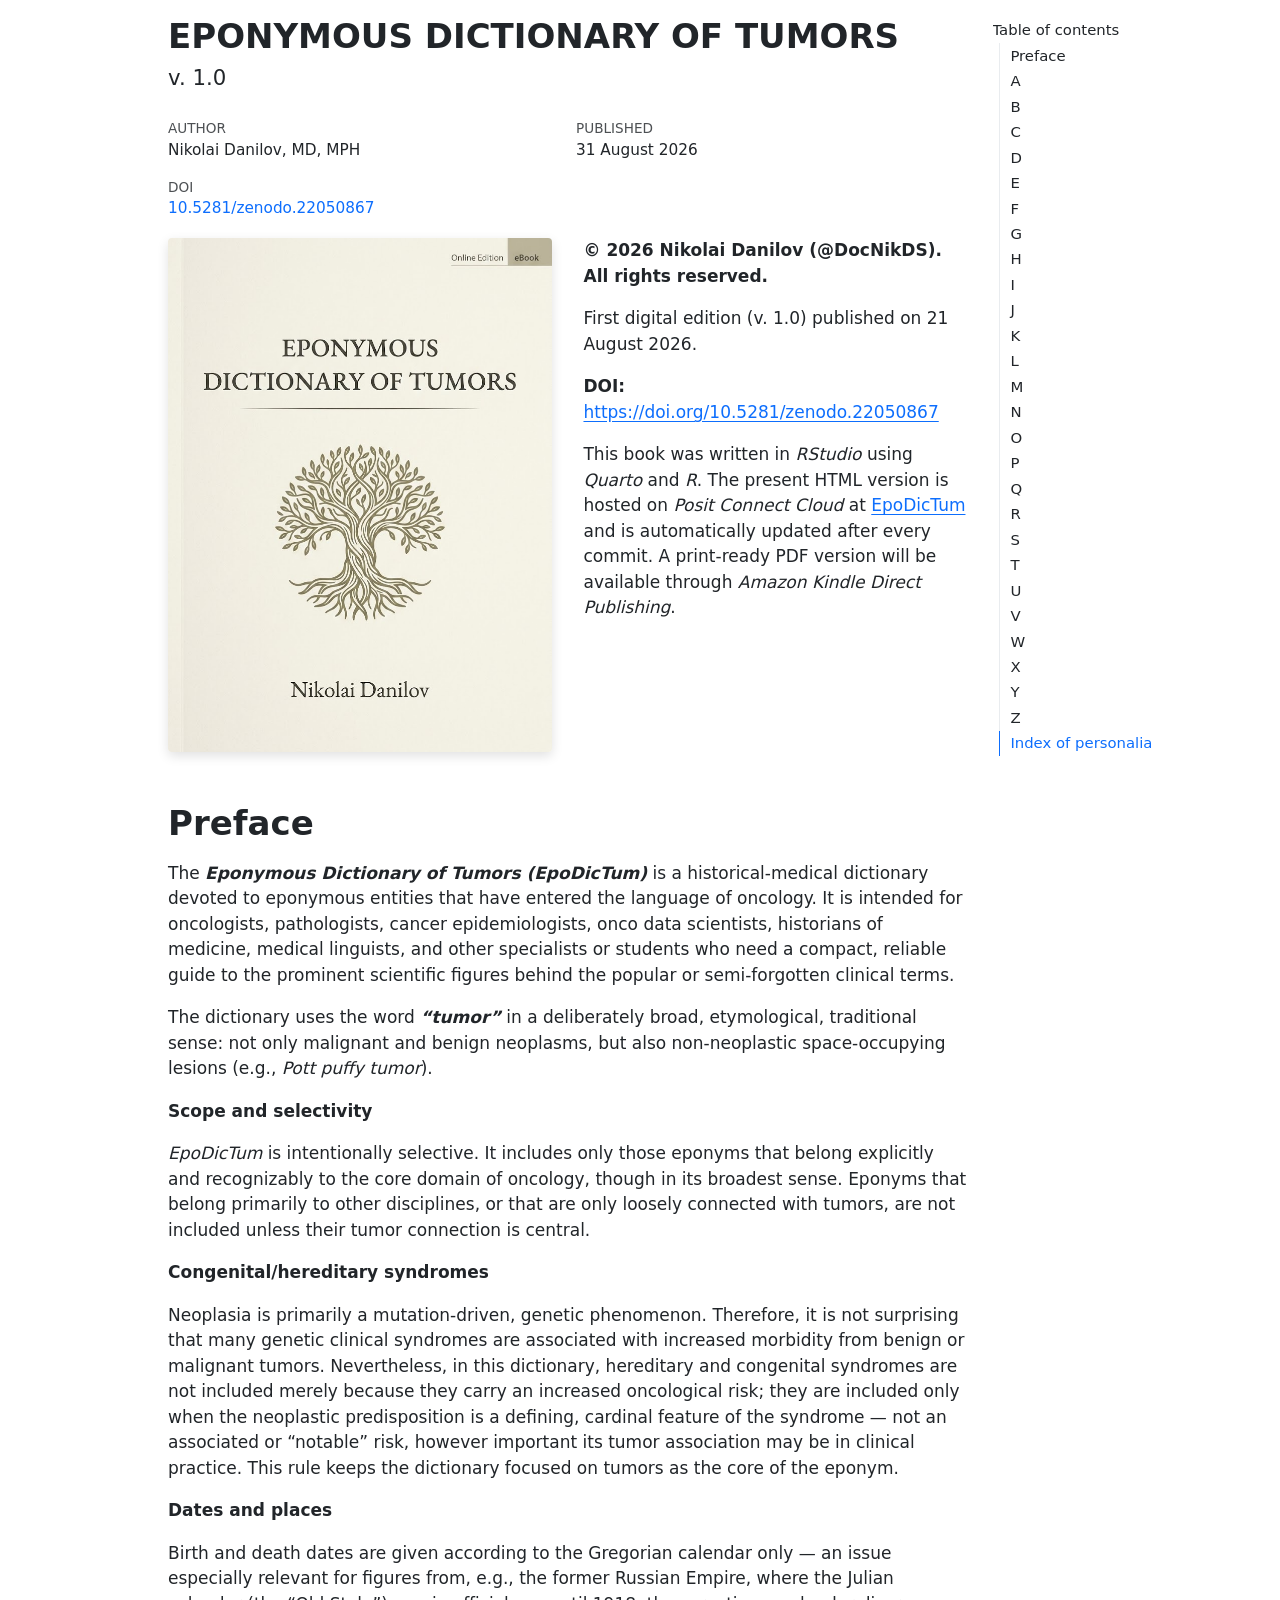
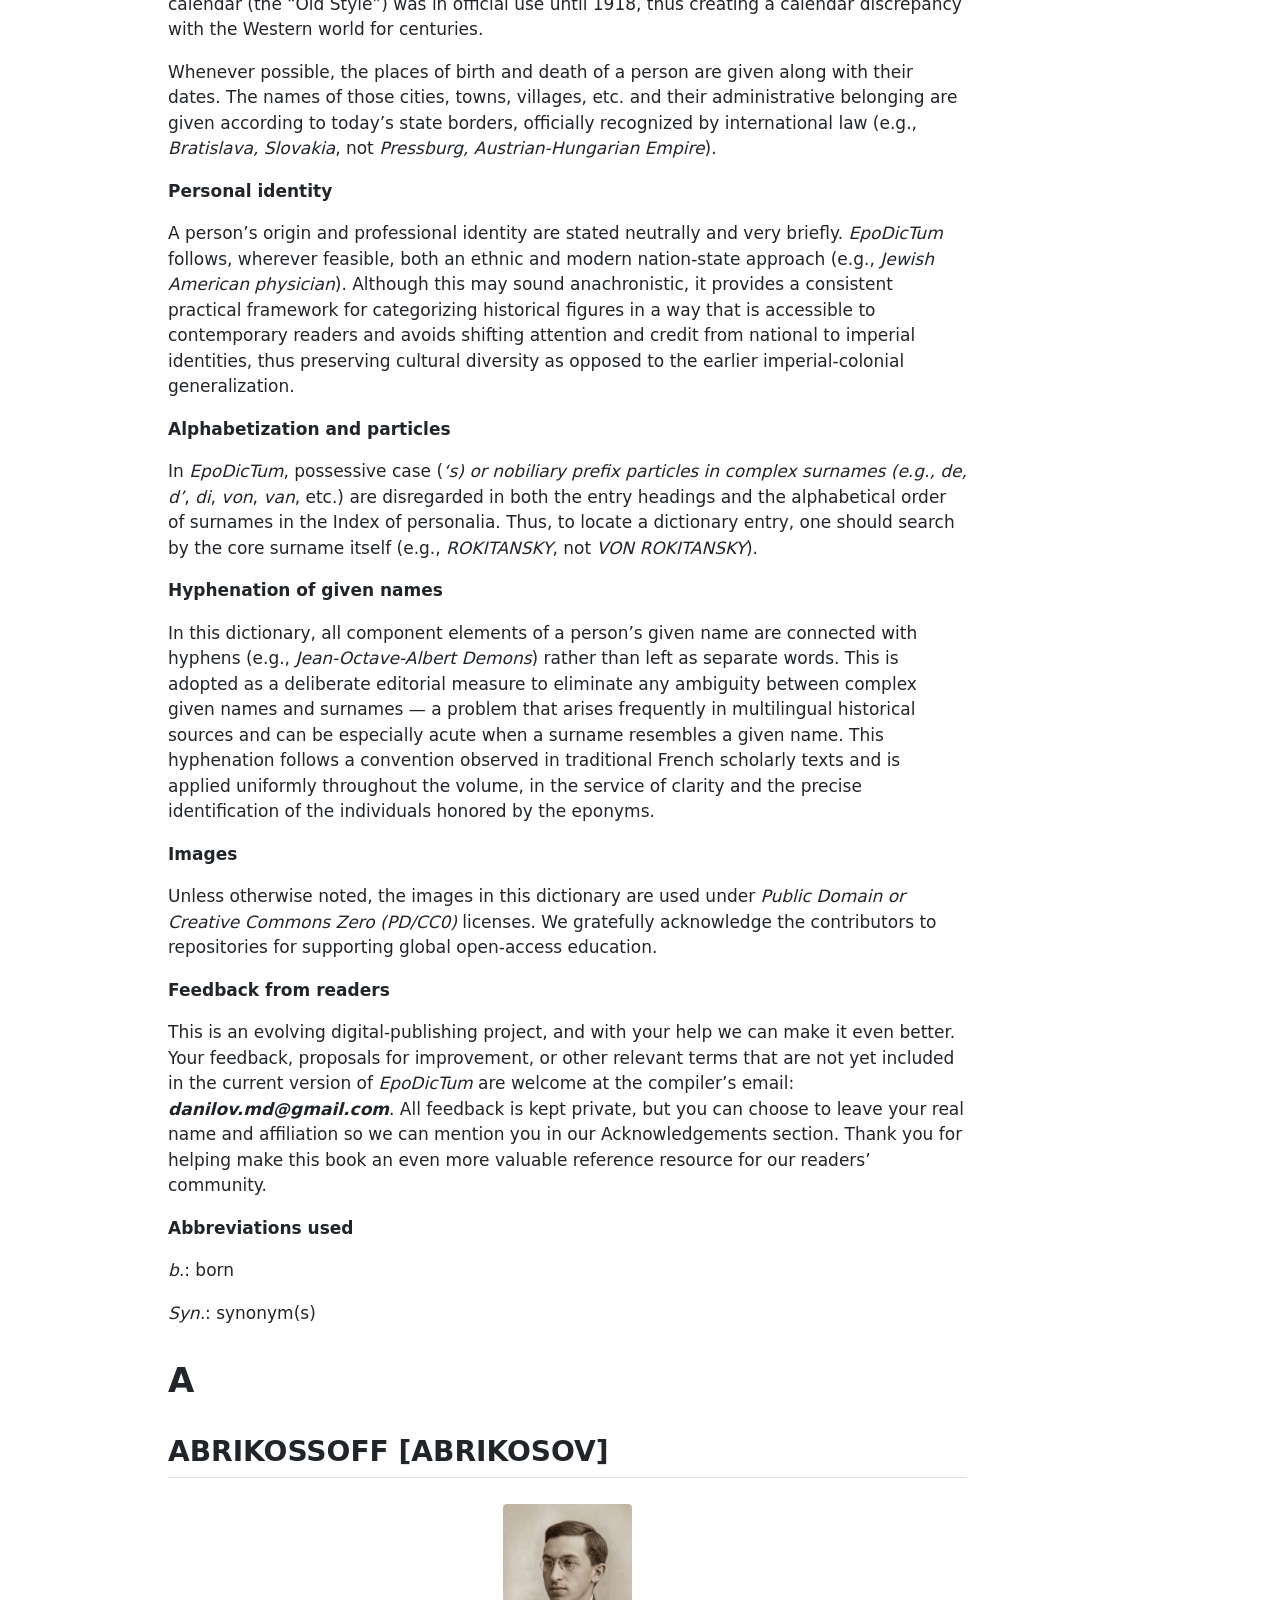
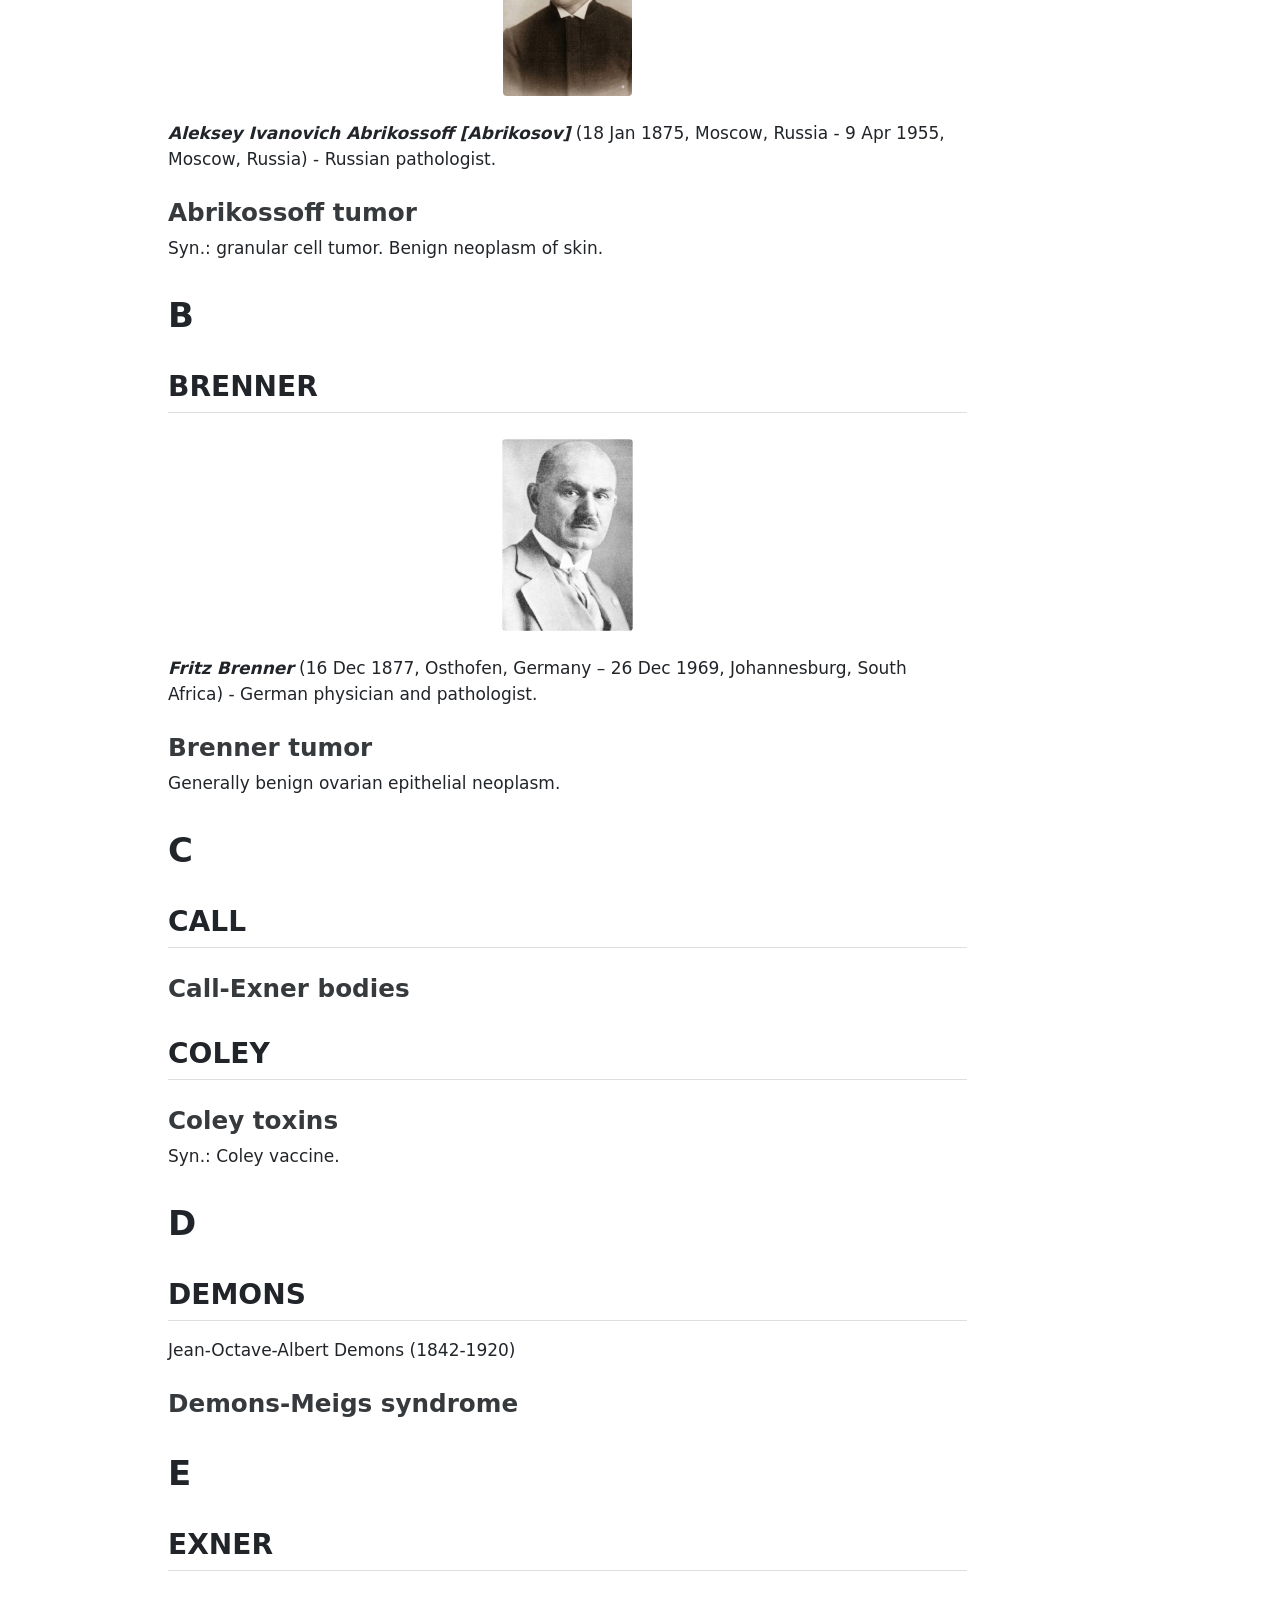
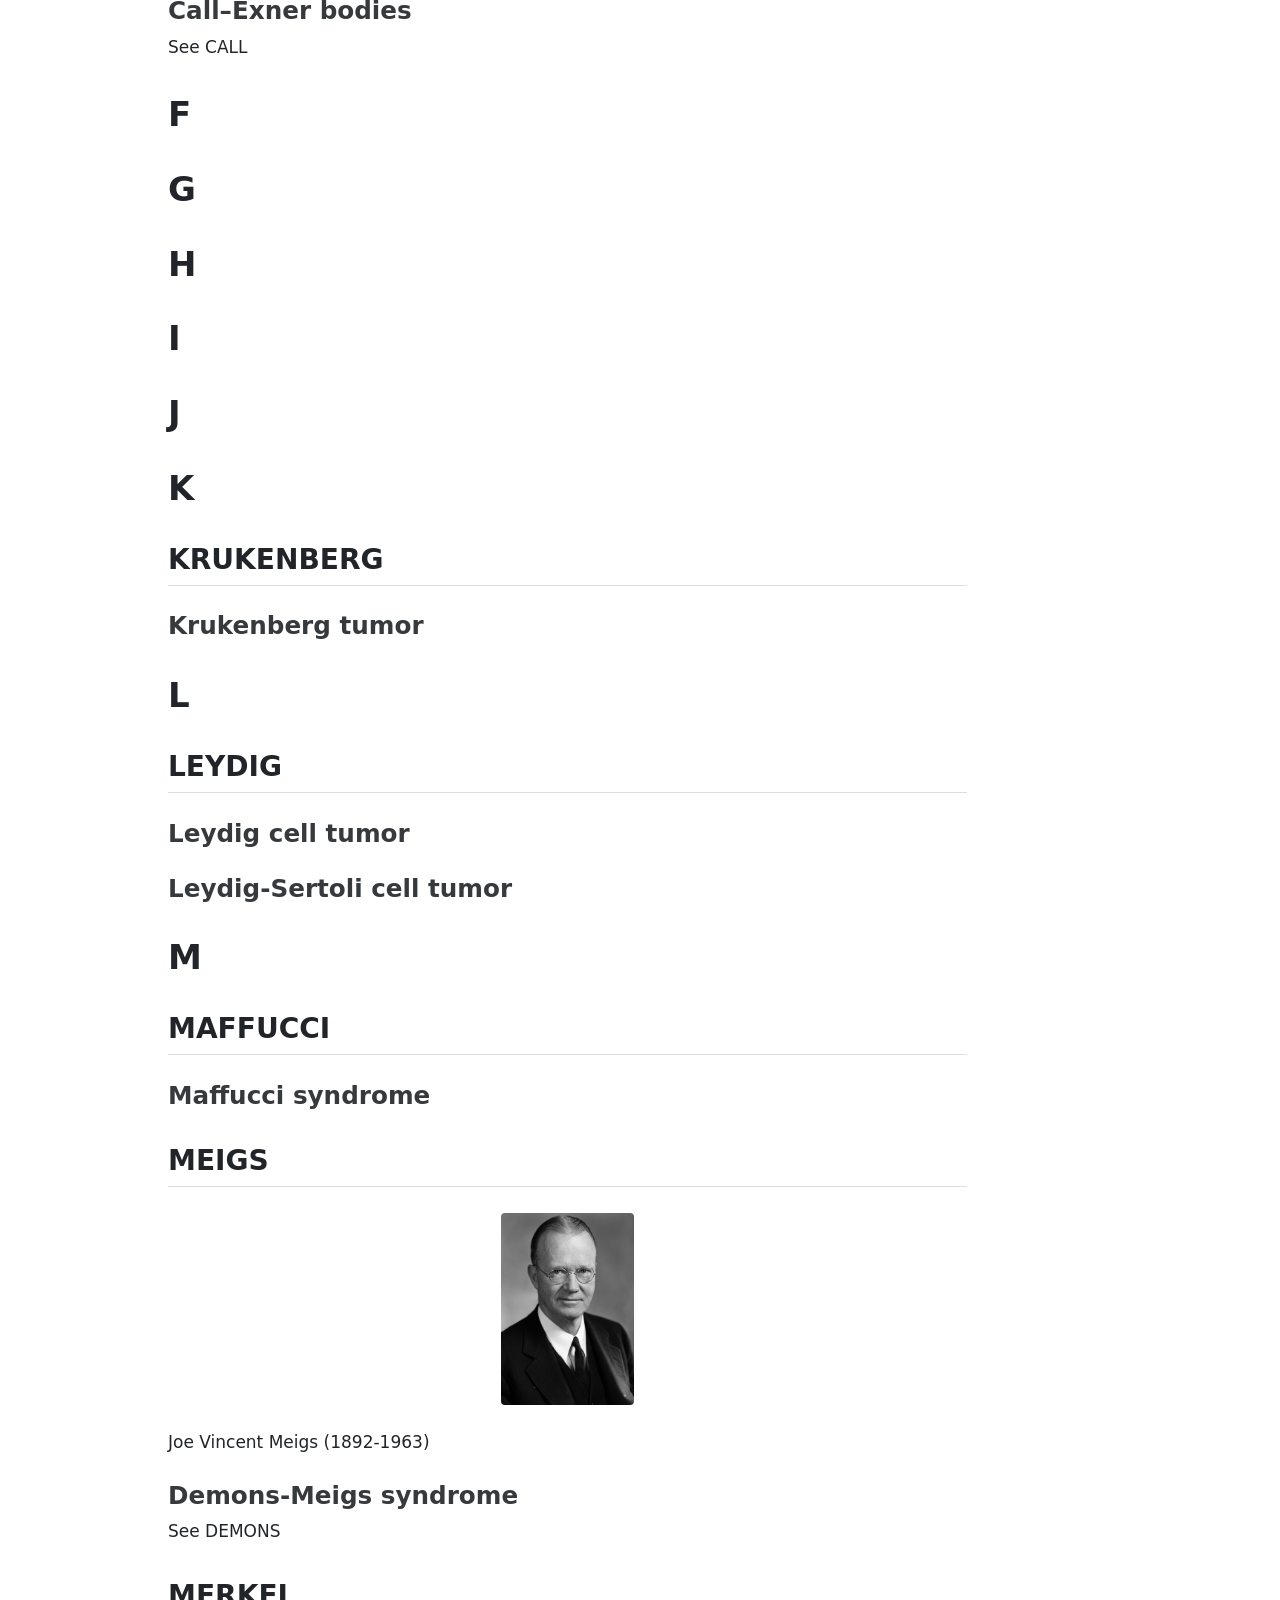
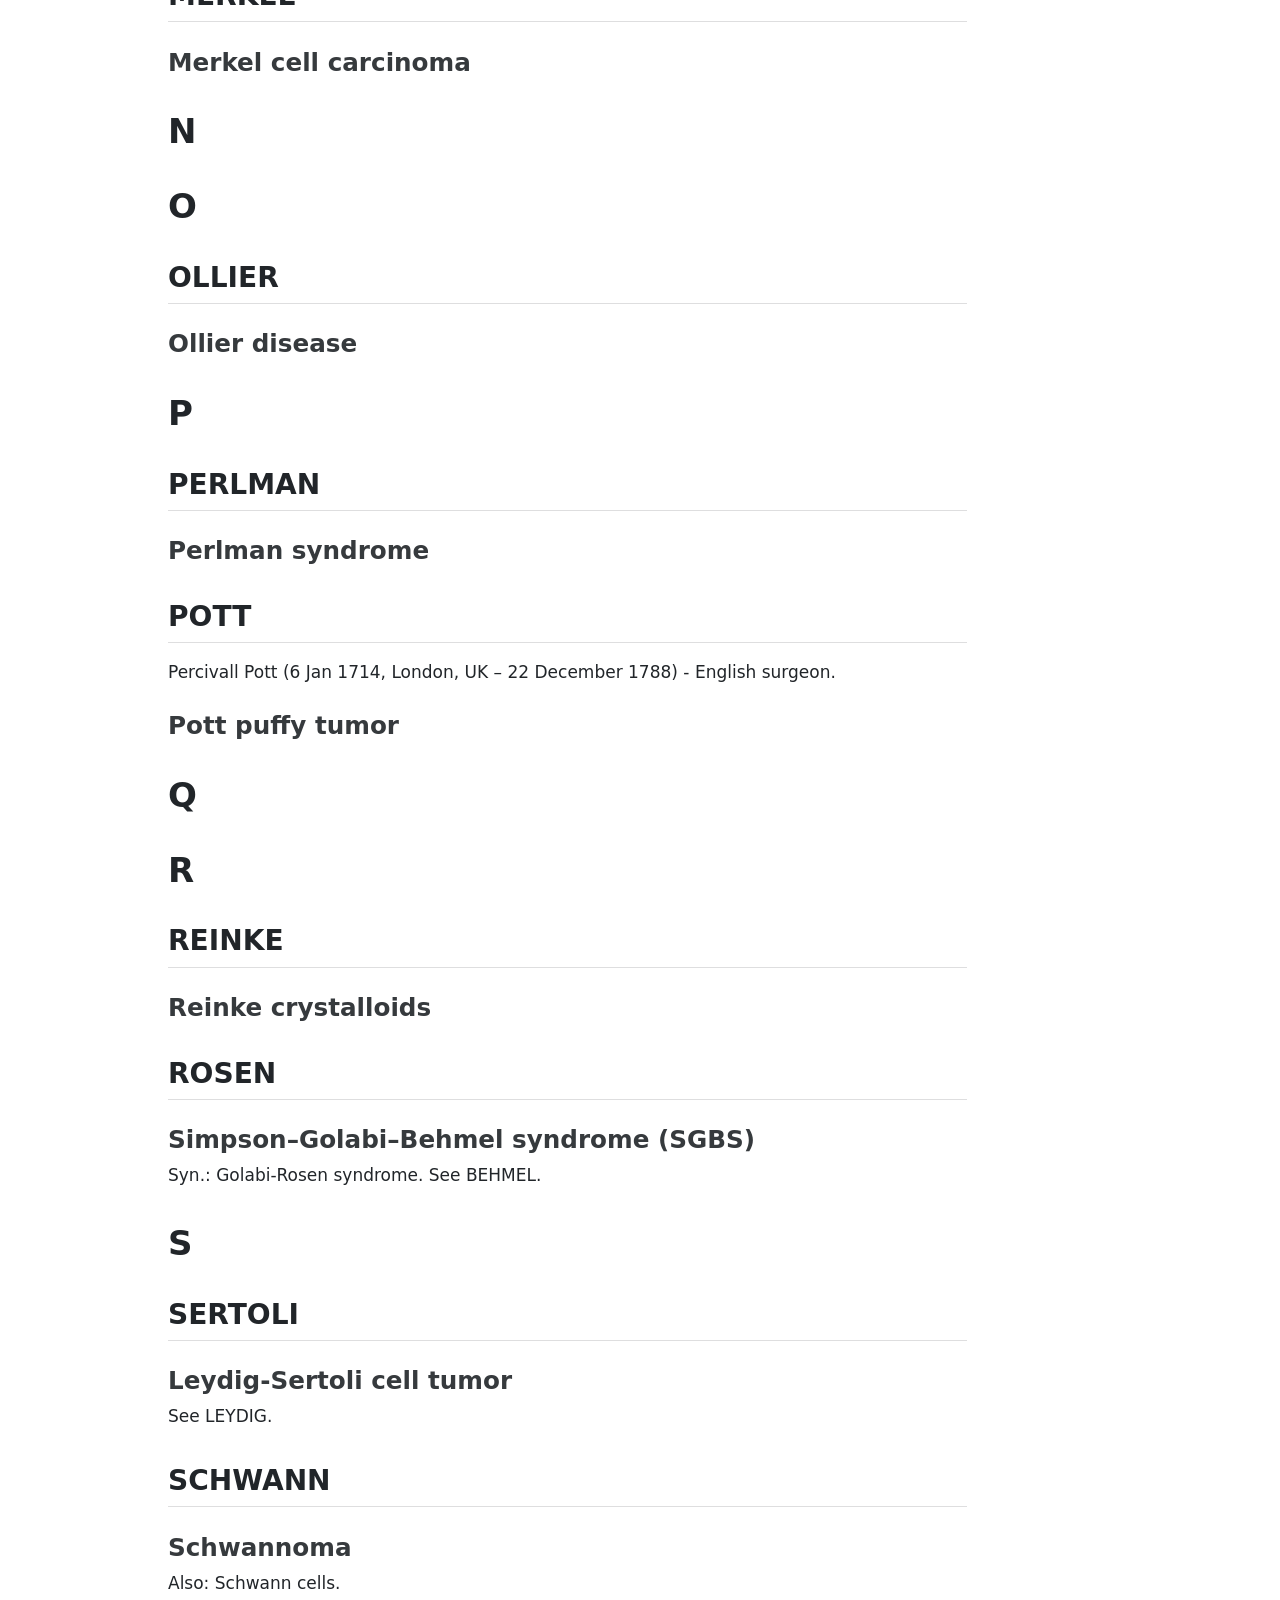
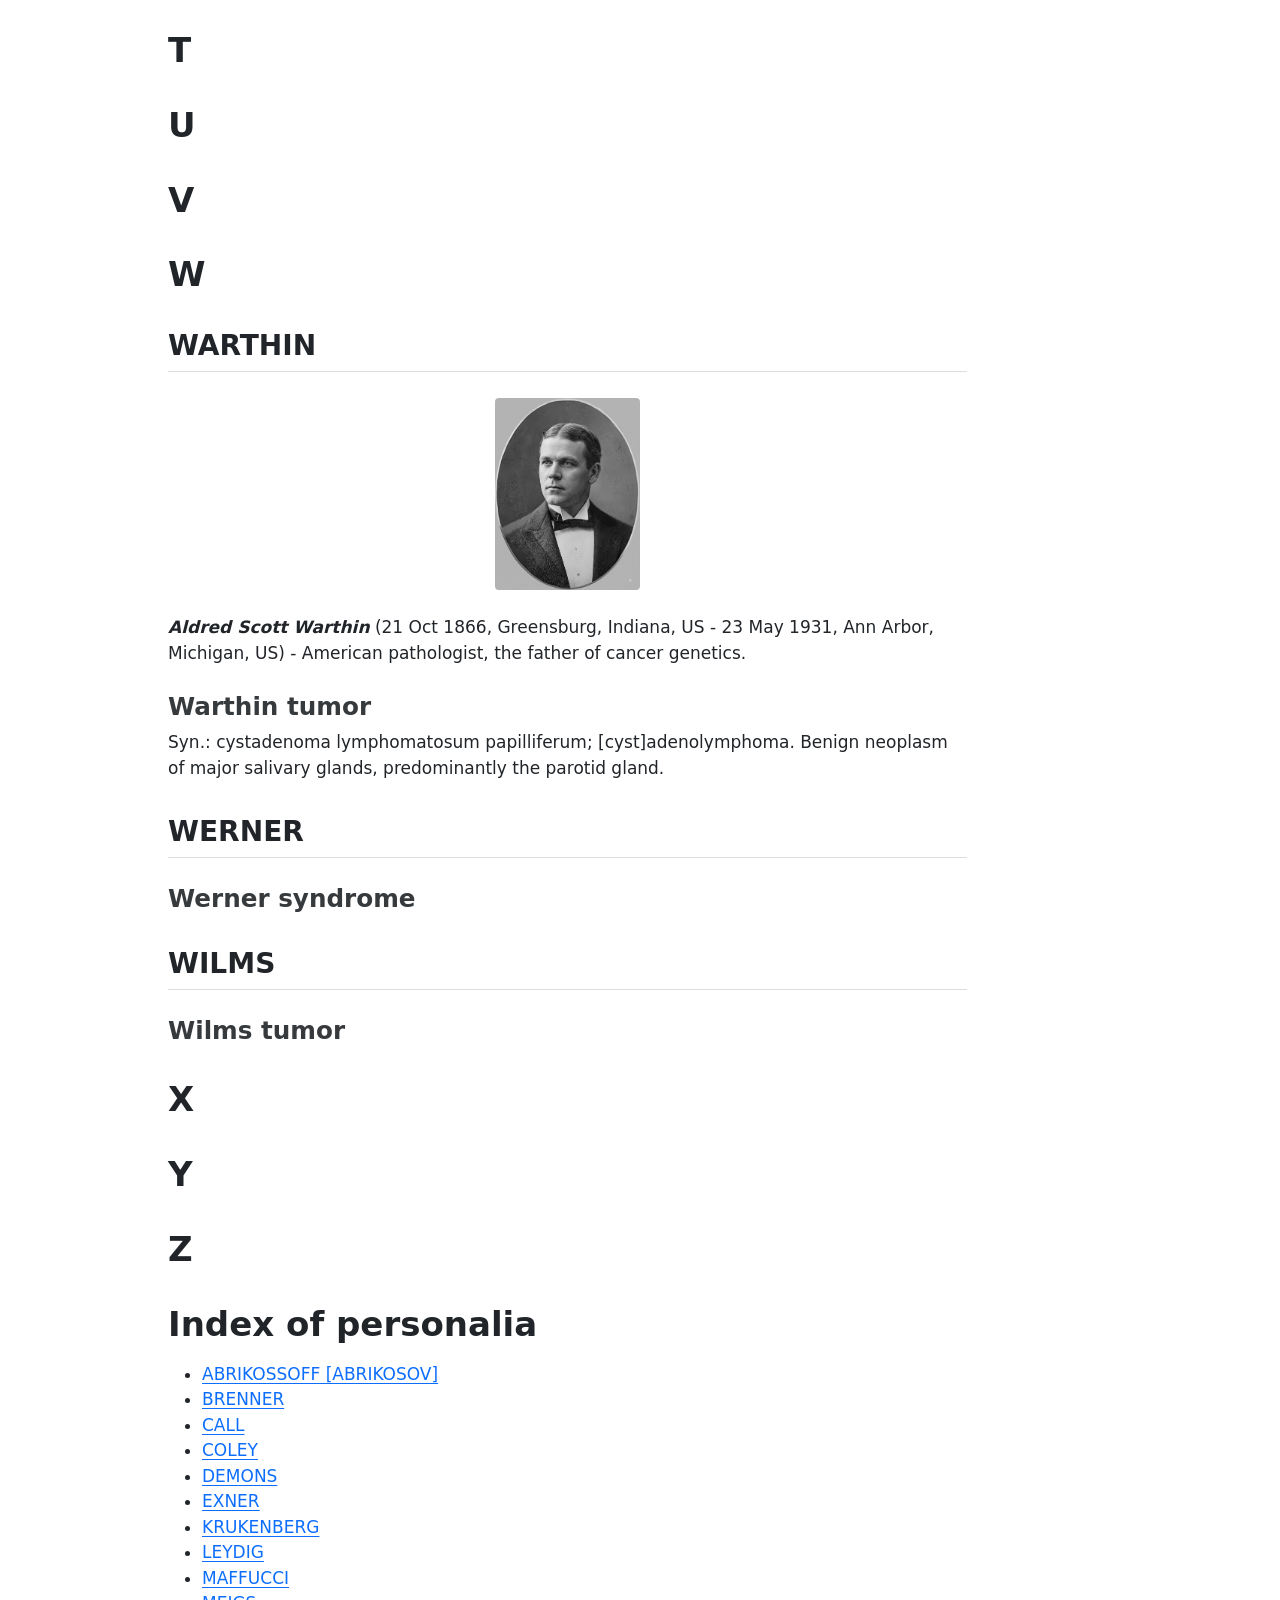
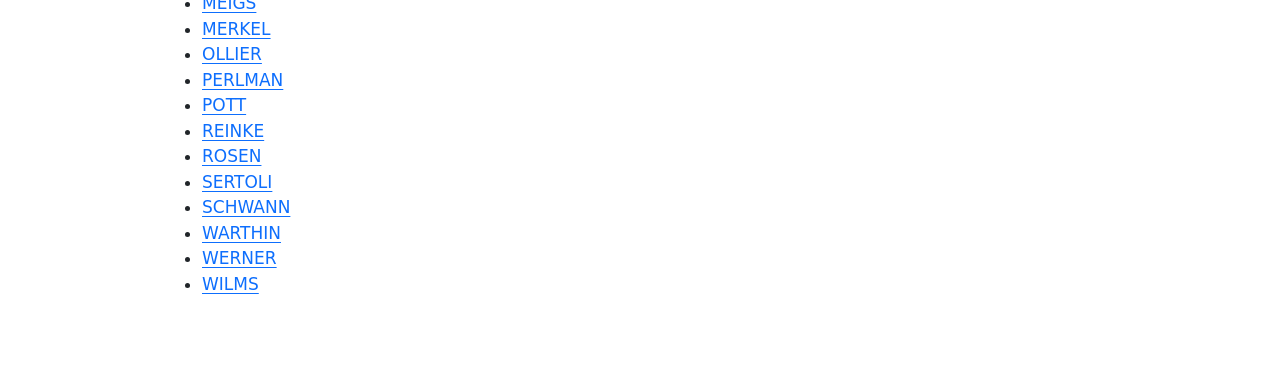
==== commit 324313bf: "UPD." ====
--- a/index.html
+++ b/index.html
@@ -7,7 +7,7 @@
 <meta name="viewport" content="width=device-width, initial-scale=1.0, user-scalable=yes">
 
 <meta name="author" content="Nikolai Danilov, MD, MPH">
-<meta name="dcterms.date" content="2026-08-29">
+<meta name="dcterms.date" content="2026-08-31">
 
 <title>EPONYMOUS DICTIONARY OF TUMORS</title>
 <style>
@@ -55,39 +55,39 @@
   <li><a href="#preface" id="toc-preface" class="nav-link active" data-scroll-target="#preface">Preface</a></li>
   <li><a href="#a" id="toc-a" class="nav-link" data-scroll-target="#a">A</a>
   <ul class="collapse">
-  <li><a href="#abrikossoff-abrikosov" id="toc-abrikossoff-abrikosov" class="nav-link" data-scroll-target="#abrikossoff-abrikosov">ABRIKOSSOFF [ABRIKOSOV]</a>
+  <li><a href="#sec-abrikossoff" id="toc-sec-abrikossoff" class="nav-link" data-scroll-target="#sec-abrikossoff">ABRIKOSSOFF [ABRIKOSOV]</a>
   <ul class="collapse">
   <li><a href="#abrikossoff-tumor" id="toc-abrikossoff-tumor" class="nav-link" data-scroll-target="#abrikossoff-tumor">Abrikossoff tumor</a></li>
   </ul></li>
   </ul></li>
   <li><a href="#b" id="toc-b" class="nav-link" data-scroll-target="#b">B</a>
   <ul class="collapse">
-  <li><a href="#brenner" id="toc-brenner" class="nav-link" data-scroll-target="#brenner">BRENNER</a>
+  <li><a href="#sec-brenner" id="toc-sec-brenner" class="nav-link" data-scroll-target="#sec-brenner">BRENNER</a>
   <ul class="collapse">
   <li><a href="#brenner-tumor" id="toc-brenner-tumor" class="nav-link" data-scroll-target="#brenner-tumor">Brenner tumor</a></li>
   </ul></li>
   </ul></li>
   <li><a href="#c" id="toc-c" class="nav-link" data-scroll-target="#c">C</a>
   <ul class="collapse">
-  <li><a href="#call" id="toc-call" class="nav-link" data-scroll-target="#call">CALL</a>
+  <li><a href="#sec-call" id="toc-sec-call" class="nav-link" data-scroll-target="#sec-call">CALL</a>
   <ul class="collapse">
   <li><a href="#call-exner-bodies" id="toc-call-exner-bodies" class="nav-link" data-scroll-target="#call-exner-bodies">Call-Exner bodies</a></li>
   </ul></li>
-  <li><a href="#coley" id="toc-coley" class="nav-link" data-scroll-target="#coley">COLEY</a>
+  <li><a href="#sec-coley" id="toc-sec-coley" class="nav-link" data-scroll-target="#sec-coley">COLEY</a>
   <ul class="collapse">
   <li><a href="#coley-toxins" id="toc-coley-toxins" class="nav-link" data-scroll-target="#coley-toxins">Coley toxins</a></li>
   </ul></li>
   </ul></li>
   <li><a href="#d" id="toc-d" class="nav-link" data-scroll-target="#d">D</a>
   <ul class="collapse">
-  <li><a href="#demons" id="toc-demons" class="nav-link" data-scroll-target="#demons">DEMONS</a>
+  <li><a href="#sec-demons" id="toc-sec-demons" class="nav-link" data-scroll-target="#sec-demons">DEMONS</a>
   <ul class="collapse">
   <li><a href="#demons-meigs-syndrome" id="toc-demons-meigs-syndrome" class="nav-link" data-scroll-target="#demons-meigs-syndrome">Demons-Meigs syndrome</a></li>
   </ul></li>
   </ul></li>
   <li><a href="#e" id="toc-e" class="nav-link" data-scroll-target="#e">E</a>
   <ul class="collapse">
-  <li><a href="#exner" id="toc-exner" class="nav-link" data-scroll-target="#exner">EXNER</a>
+  <li><a href="#sec-exner" id="toc-sec-exner" class="nav-link" data-scroll-target="#sec-exner">EXNER</a>
   <ul class="collapse">
   <li><a href="#callexner-bodies" id="toc-callexner-bodies" class="nav-link" data-scroll-target="#callexner-bodies">Call–Exner bodies</a></li>
   </ul></li>
@@ -99,14 +99,14 @@
   <li><a href="#j" id="toc-j" class="nav-link" data-scroll-target="#j">J</a></li>
   <li><a href="#k" id="toc-k" class="nav-link" data-scroll-target="#k">K</a>
   <ul class="collapse">
-  <li><a href="#krukenberg" id="toc-krukenberg" class="nav-link" data-scroll-target="#krukenberg">KRUKENBERG</a>
+  <li><a href="#sec-krukenberg" id="toc-sec-krukenberg" class="nav-link" data-scroll-target="#sec-krukenberg">KRUKENBERG</a>
   <ul class="collapse">
   <li><a href="#krukenberg-tumor" id="toc-krukenberg-tumor" class="nav-link" data-scroll-target="#krukenberg-tumor">Krukenberg tumor</a></li>
   </ul></li>
   </ul></li>
   <li><a href="#l" id="toc-l" class="nav-link" data-scroll-target="#l">L</a>
   <ul class="collapse">
-  <li><a href="#leydig" id="toc-leydig" class="nav-link" data-scroll-target="#leydig">LEYDIG</a>
+  <li><a href="#sec-leydig" id="toc-sec-leydig" class="nav-link" data-scroll-target="#sec-leydig">LEYDIG</a>
   <ul class="collapse">
   <li><a href="#leydig-cell-tumor" id="toc-leydig-cell-tumor" class="nav-link" data-scroll-target="#leydig-cell-tumor">Leydig cell tumor</a></li>
   <li><a href="#leydig-sertoli-cell-tumor" id="toc-leydig-sertoli-cell-tumor" class="nav-link" data-scroll-target="#leydig-sertoli-cell-tumor">Leydig-Sertoli cell tumor</a></li>
@@ -114,15 +114,15 @@
   </ul></li>
   <li><a href="#m" id="toc-m" class="nav-link" data-scroll-target="#m">M</a>
   <ul class="collapse">
-  <li><a href="#maffucci" id="toc-maffucci" class="nav-link" data-scroll-target="#maffucci">MAFFUCCI</a>
+  <li><a href="#sec-maffucci" id="toc-sec-maffucci" class="nav-link" data-scroll-target="#sec-maffucci">MAFFUCCI</a>
   <ul class="collapse">
   <li><a href="#maffucci-syndrome" id="toc-maffucci-syndrome" class="nav-link" data-scroll-target="#maffucci-syndrome">Maffucci syndrome</a></li>
   </ul></li>
-  <li><a href="#meigs" id="toc-meigs" class="nav-link" data-scroll-target="#meigs">MEIGS</a>
+  <li><a href="#sec-meigs" id="toc-sec-meigs" class="nav-link" data-scroll-target="#sec-meigs">MEIGS</a>
   <ul class="collapse">
   <li><a href="#demons-meigs-syndrome-1" id="toc-demons-meigs-syndrome-1" class="nav-link" data-scroll-target="#demons-meigs-syndrome-1">Demons-Meigs syndrome</a></li>
   </ul></li>
-  <li><a href="#merkel" id="toc-merkel" class="nav-link" data-scroll-target="#merkel">MERKEL</a>
+  <li><a href="#sec-merkel" id="toc-sec-merkel" class="nav-link" data-scroll-target="#sec-merkel">MERKEL</a>
   <ul class="collapse">
   <li><a href="#merkel-cell-carcinoma" id="toc-merkel-cell-carcinoma" class="nav-link" data-scroll-target="#merkel-cell-carcinoma">Merkel cell carcinoma</a></li>
   </ul></li>
@@ -130,18 +130,18 @@
   <li><a href="#n" id="toc-n" class="nav-link" data-scroll-target="#n">N</a></li>
   <li><a href="#o" id="toc-o" class="nav-link" data-scroll-target="#o">O</a>
   <ul class="collapse">
-  <li><a href="#ollier" id="toc-ollier" class="nav-link" data-scroll-target="#ollier">OLLIER</a>
+  <li><a href="#sec-ollier" id="toc-sec-ollier" class="nav-link" data-scroll-target="#sec-ollier">OLLIER</a>
   <ul class="collapse">
   <li><a href="#ollier-disease" id="toc-ollier-disease" class="nav-link" data-scroll-target="#ollier-disease">Ollier disease</a></li>
   </ul></li>
   </ul></li>
   <li><a href="#p" id="toc-p" class="nav-link" data-scroll-target="#p">P</a>
   <ul class="collapse">
-  <li><a href="#perlman" id="toc-perlman" class="nav-link" data-scroll-target="#perlman">PERLMAN</a>
+  <li><a href="#sec-perlman" id="toc-sec-perlman" class="nav-link" data-scroll-target="#sec-perlman">PERLMAN</a>
   <ul class="collapse">
   <li><a href="#perlman-syndrome" id="toc-perlman-syndrome" class="nav-link" data-scroll-target="#perlman-syndrome">Perlman syndrome</a></li>
   </ul></li>
-  <li><a href="#pott" id="toc-pott" class="nav-link" data-scroll-target="#pott">POTT</a>
+  <li><a href="#sec-pott" id="toc-sec-pott" class="nav-link" data-scroll-target="#sec-pott">POTT</a>
   <ul class="collapse">
   <li><a href="#pott-puffy-tumor" id="toc-pott-puffy-tumor" class="nav-link" data-scroll-target="#pott-puffy-tumor">Pott puffy tumor</a></li>
   </ul></li>
@@ -149,22 +149,22 @@
   <li><a href="#q" id="toc-q" class="nav-link" data-scroll-target="#q">Q</a></li>
   <li><a href="#r" id="toc-r" class="nav-link" data-scroll-target="#r">R</a>
   <ul class="collapse">
-  <li><a href="#reinke" id="toc-reinke" class="nav-link" data-scroll-target="#reinke">REINKE</a>
+  <li><a href="#sec-reinke" id="toc-sec-reinke" class="nav-link" data-scroll-target="#sec-reinke">REINKE</a>
   <ul class="collapse">
   <li><a href="#reinke-crystalloids" id="toc-reinke-crystalloids" class="nav-link" data-scroll-target="#reinke-crystalloids">Reinke crystalloids</a></li>
   </ul></li>
-  <li><a href="#rosen" id="toc-rosen" class="nav-link" data-scroll-target="#rosen">ROSEN</a>
+  <li><a href="#sec-rosen" id="toc-sec-rosen" class="nav-link" data-scroll-target="#sec-rosen">ROSEN</a>
   <ul class="collapse">
   <li><a href="#simpsongolabibehmel-syndrome-sgbs" id="toc-simpsongolabibehmel-syndrome-sgbs" class="nav-link" data-scroll-target="#simpsongolabibehmel-syndrome-sgbs">Simpson–Golabi–Behmel syndrome (SGBS)</a></li>
   </ul></li>
   </ul></li>
   <li><a href="#s" id="toc-s" class="nav-link" data-scroll-target="#s">S</a>
   <ul class="collapse">
-  <li><a href="#sertoli" id="toc-sertoli" class="nav-link" data-scroll-target="#sertoli">SERTOLI</a>
+  <li><a href="#sec-sertoli" id="toc-sec-sertoli" class="nav-link" data-scroll-target="#sec-sertoli">SERTOLI</a>
   <ul class="collapse">
   <li><a href="#leydig-sertoli-cell-tumor-1" id="toc-leydig-sertoli-cell-tumor-1" class="nav-link" data-scroll-target="#leydig-sertoli-cell-tumor-1">Leydig-Sertoli cell tumor</a></li>
   </ul></li>
-  <li><a href="#schwann" id="toc-schwann" class="nav-link" data-scroll-target="#schwann">SCHWANN</a>
+  <li><a href="#sec-schwann" id="toc-sec-schwann" class="nav-link" data-scroll-target="#sec-schwann">SCHWANN</a>
   <ul class="collapse">
   <li><a href="#schwannoma" id="toc-schwannoma" class="nav-link" data-scroll-target="#schwannoma">Schwannoma</a></li>
   </ul></li>
@@ -174,15 +174,15 @@
   <li><a href="#v" id="toc-v" class="nav-link" data-scroll-target="#v">V</a></li>
   <li><a href="#w" id="toc-w" class="nav-link" data-scroll-target="#w">W</a>
   <ul class="collapse">
-  <li><a href="#warthin" id="toc-warthin" class="nav-link" data-scroll-target="#warthin">WARTHIN</a>
+  <li><a href="#sec-warthin" id="toc-sec-warthin" class="nav-link" data-scroll-target="#sec-warthin">WARTHIN</a>
   <ul class="collapse">
   <li><a href="#warthin-tumor" id="toc-warthin-tumor" class="nav-link" data-scroll-target="#warthin-tumor">Warthin tumor</a></li>
   </ul></li>
-  <li><a href="#werner" id="toc-werner" class="nav-link" data-scroll-target="#werner">WERNER</a>
+  <li><a href="#sec-werner" id="toc-sec-werner" class="nav-link" data-scroll-target="#sec-werner">WERNER</a>
   <ul class="collapse">
   <li><a href="#werner-syndrome" id="toc-werner-syndrome" class="nav-link" data-scroll-target="#werner-syndrome">Werner syndrome</a></li>
   </ul></li>
-  <li><a href="#wilms" id="toc-wilms" class="nav-link" data-scroll-target="#wilms">WILMS</a>
+  <li><a href="#sec-wilms" id="toc-sec-wilms" class="nav-link" data-scroll-target="#sec-wilms">WILMS</a>
   <ul class="collapse">
   <li><a href="#wilms-tumor" id="toc-wilms-tumor" class="nav-link" data-scroll-target="#wilms-tumor">Wilms tumor</a></li>
   </ul></li>
@@ -216,7 +216,7 @@
     <div>
     <div class="quarto-title-meta-heading">Published</div>
     <div class="quarto-title-meta-contents">
-      <p class="date">29 August 2026</p>
+      <p class="date">31 August 2026</p>
     </div>
   </div>
   
@@ -240,291 +240,323 @@
 <div class="column" style="width:48%;">
 <p><img src="images/cover.png" class="img-fluid"></p>
 </div><div class="column" style="width:4%;">
-<!-- Spacer column for horizontal gap -->
+
 </div><div class="column" style="width:48%;">
 <p><strong>© 2026 Nikolai Danilov (<span class="citation" data-cites="DocNikDS">@DocNikDS</span>). All rights reserved.</strong></p>
 <p>First digital edition (v. 1.0) published on 21 August 2026.</p>
 <p><strong>DOI:</strong> <a href="https://doi.org/10.5281/zenodo.22050867">https://doi.org/10.5281/zenodo.22050867</a></p>
-<p>This book was written in <em>RStudio</em> using <em>Quarto</em>. The present html version is hosted with <em>GitHub Pages</em> on <a href="https://docnikds.github.io/EpoDicTum/">EpoDicTum</a> and automatically updated after every commit. A print-ready PDF version will be available through <em>Amazon KDP</em>.</p>
+<p>This book was written in <em>RStudio</em> using <em>Quarto</em> and <em>R</em>. The present HTML version is hosted on <em>Posit Connect Cloud</em> at <a href="https://docnikds-epodictum.share.connect.posit.cloud/">EpoDicTum</a> and is automatically updated after every commit. A print-ready PDF version will be available through <em>Amazon Kindle Direct Publishing</em>.</p>
 </div>
 </div>
+<div style="page-break-after: always;"></div>
 <section id="preface" class="level1">
 <h1>Preface</h1>
-<p>The <strong><em>Eponymous Dictionary of Tumors</em></strong> is a selective historical-medical reference devoted to eponymous tumor entities and tumor-related concepts that have entered the language of oncology. It is intended for oncologists, pathologists, cancer epidemiologists, historians of medicine, other specialists, and students, who need a compact, reliable guide to the persons behind the names and the entities those names designate.</p>
-<p>The dictionary uses the word <strong><em>“tumor”</em></strong> in a deliberately broad historical-pathological sense: not only malignant and benign neoplasms, but also non-neoplastic space-occupying lesions that have traditionally been called <strong><em>tumors</em></strong>, such as <em>Pott puffy tumor</em>.</p>
-<p>The dictionary is intended as a living digital publication, designed to be updated and corrected. By bringing together concise, verifiable, and uniquely discriminative definitions, together with biographical notes and, where possible, images, it aims to preserve the eponymic memory in oncology and to make it accessible to contemporary readers without requiring access to expensive proprietary resources.</p>
+<p>The <strong><em>Eponymous Dictionary of Tumors (EpoDicTum)</em></strong> is a historical-medical dictionary devoted to eponymous entities that have entered the language of oncology. It is intended for oncologists, pathologists, cancer epidemiologists, onco data scientists, historians of medicine, medical linguists, and other specialists or students who need a compact, reliable guide to the prominent scientific figures behind the popular or semi-forgotten clinical terms.</p>
+<p>The dictionary uses the word <strong><em>“tumor”</em></strong> in a deliberately broad, etymological, traditional sense: not only malignant and benign neoplasms, but also non-neoplastic space-occupying lesions (e.g., <em>Pott puffy tumor</em>).</p>
 <p><strong>Scope and selectivity</strong></p>
-<p>The Eponymous Dictionary is intentionally selective. It includes only those eponyms that belong explicitly and recognizably to the core domain of oncology, though in its broadest sense. Eponyms that belong primarily to other disciplines, or that are only loosely connected with tumors, are not included unless their tumor connection is central.</p>
+<p><em>EpoDicTum</em> is intentionally selective. It includes only those eponyms that belong explicitly and recognizably to the core domain of oncology, though in its broadest sense. Eponyms that belong primarily to other disciplines, or that are only loosely connected with tumors, are not included unless their tumor connection is central.</p>
 <p><strong>Congenital/hereditary syndromes</strong></p>
-<p>In this dictionary, hereditary and congenital syndromes are not included merely because they carry an increased risk of cancer; they are included only when the neoplastic predisposition is a defining, cardinal feature of the syndrome—not an associated or “notable” risk, however important its tumor association may be in clinical practice. This rule keeps the dictionary focused on tumors as the core of the eponym a broader genetic or dysmorphic conditions.</p>
+<p>Neoplasia is primarily a mutation-driven, genetic phenomenon. Therefore, it is not surprising that many genetic clinical syndromes are associated with increased morbidity from benign or malignant tumors. Nevertheless, in this dictionary, hereditary and congenital syndromes are not included merely because they carry an increased oncological risk; they are included only when the neoplastic predisposition is a defining, cardinal feature of the syndrome — not an associated or “notable” risk, however important its tumor association may be in clinical practice. This rule keeps the dictionary focused on tumors as the core of the eponym.</p>
 <p><strong>Dates and places</strong></p>
-<p>Birth and death dates are given according to the Gregorian calendar only—an issue especially relevant for figures from, e.g., the former Russian Empire, where the Julian calendar (the “Old Style”) was in official use until 1918, thus keeping calendar discrepancy with the Western world for centuries.</p>
-<p>Whenever possible, the places of birth and/or death of a person are given along with his/her dates. The names of those cities, towns, villages, etc. and their administrative belonging are given according to today’s state borders, officially recognized by international law. For example, “Bratislava, Slovakia” is used, not “Pressburg, Austrian-Hungarian Empire.”</p>
+<p>Birth and death dates are given according to the Gregorian calendar only — an issue especially relevant for figures from, e.g., the former Russian Empire, where the Julian calendar (the “Old Style”) was in official use until 1918, thus creating a calendar discrepancy with the Western world for centuries.</p>
+<p>Whenever possible, the places of birth and death of a person are given along with their dates. The names of those cities, towns, villages, etc. and their administrative belonging are given according to today’s state borders, officially recognized by international law (e.g., <em>Bratislava, Slovakia</em>, not <em>Pressburg, Austrian-Hungarian Empire</em>).</p>
 <p><strong>Personal identity</strong></p>
-<p>A person’s origin and professional identity are stated neutrally and, wherever feasible, in no more than a few words; articles (“a,” “the”) are omitted unless essential.</p>
-<p>The dictionary follows an ethnic and modern nation-state approach. For example, “Jewish American physician.” Although this may sound anachronistic, it provides a consistent practical framework for categorizing historical figures in a way that is accessible to contemporary readers and avoids shifting attention and credit from national to imperial identities, thus preserving cultural diversity.</p>
+<p>A person’s origin and professional identity are stated neutrally and very briefly. <em>EpoDicTum</em> follows, wherever feasible, both an ethnic and modern nation-state approach (e.g., <em>Jewish American physician</em>). Although this may sound anachronistic, it provides a consistent practical framework for categorizing historical figures in a way that is accessible to contemporary readers and avoids shifting attention and credit from national to imperial identities, thus preserving cultural diversity as opposed to the earlier imperial-colonial generalization.</p>
 <p><strong>Alphabetization and particles</strong></p>
-<p>In the Eponymous Dictionary, possessive or nobiliary prefix particles in complex surnames (e.g., de, d’, di, von, van, etc.) are disregarded in both the entry headings and the alphabetical order of surnames in the Index. Thus, to locate a figure in the dictionary, one should search by the core surname itself (e.g., VINCI, not DA VINCI).</p>
+<p>In <em>EpoDicTum</em>, possessive case (<em>‘s<em>) or nobiliary prefix particles in complex surnames (e.g., </em>de<em>, </em>d’</em>, <em>di</em>, <em>von</em>, <em>van</em>, etc.) are disregarded in both the entry headings and the alphabetical order of surnames in the Index of personalia. Thus, to locate a dictionary entry, one should search by the core surname itself (e.g., <em>ROKITANSKY</em>, not <em>VON ROKITANSKY</em>).</p>
 <p><strong>Hyphenation of given names</strong></p>
-<p>In this dictionary, all component elements of a person’s given name are connected with hyphens (e.g., “Jean-Octave-Albert Demons”) rather than left as separate words. It is adopted as a deliberate editorial measure to eliminate any ambiguity between complex given names and surnames—a problem that arises frequently in multilingual historical sources and can be especially acute when a surname resembles a given name. This hyphenation follows a convention observed in some French scholarly texts and is applied uniformly throughout the volume, in the service of clarity and the precise identification of the individuals honored by the eponyms.</p>
+<p>In this dictionary, all component elements of a person’s given name are connected with hyphens (e.g., <em>Jean-Octave-Albert Demons</em>) rather than left as separate words. This is adopted as a deliberate editorial measure to eliminate any ambiguity between complex given names and surnames — a problem that arises frequently in multilingual historical sources and can be especially acute when a surname resembles a given name. This hyphenation follows a convention observed in traditional French scholarly texts and is applied uniformly throughout the volume, in the service of clarity and the precise identification of the individuals honored by the eponyms.</p>
 <p><strong>Images</strong></p>
-<p>Unless otherwise noted, the portraits and microphotographs in this dictionary are used under Public Domain or Creative Commons Zero (PD/CC0) licenses. We gratefully acknowledge the contributors to repositories for supporting global open-access education.</p>
+<p>Unless otherwise noted, the images in this dictionary are used under <em>Public Domain or Creative Commons Zero (PD/CC0)</em> licenses. We gratefully acknowledge the contributors to repositories for supporting global open-access education.</p>
 <p><strong>Feedback from readers</strong></p>
-<p>This is an evolving digital-publishing project, and with your help we can make it even better.</p>
-<p>At the end of each dictionary entry you’ll find a “magical” feedback link. Clicking the link takes you to an online feedback form where you can share your thoughts with the dictionary’s editor. We welcome any and all feedback or suggestions for improvement you may have. Please feel free to be as terse or detailed as you see fit. All feedback is stored anonymously, but you can choose to leave your name and contact information so we can follow up or mention you on our “Acknowledgements” section.</p>
-<p>Thank you for helping us make this book an even more valuable reference resource for our readers’ community.</p>
+<p>This is an evolving digital-publishing project, and with your help we can make it even better. Your feedback, proposals for improvement, or other relevant terms that are not yet included in the current version of <em>EpoDicTum</em> are welcome at the compiler’s email: <strong><em>danilov.md@gmail.com</em></strong>. All feedback is kept private, but you can choose to leave your real name and affiliation so we can mention you in our Acknowledgements section. Thank you for helping make this book an even more valuable reference resource for our readers’ community.</p>
 <p><strong>Abbreviations used</strong></p>
-<p><em>b.</em> — born <em>Syn.</em> — synonym(s)</p>
+<p><em>b.</em>: born</p>
+<p><em>Syn.</em>: synonym(s)</p>
+<div style="page-break-after: always;"></div>
 </section>
 <section id="a" class="level1">
 <h1>A</h1>
-<section id="abrikossoff-abrikosov" class="level2">
-<h2 class="anchored" data-anchor-id="abrikossoff-abrikosov">ABRIKOSSOFF [ABRIKOSOV]</h2>
+<section id="sec-abrikossoff" class="level2">
+<h2 class="anchored" data-anchor-id="sec-abrikossoff">ABRIKOSSOFF [ABRIKOSOV]</h2>
 <p><img src="images/Abrikossoff.jpg" class="portrait img-fluid"> <strong><em>Aleksey Ivanovich Abrikossoff [Abrikosov]</em></strong> (18 Jan 1875, Moscow, Russia - 9 Apr 1955, Мoscow, Russia) - Russian pathologist.</p>
 <section id="abrikossoff-tumor" class="level3">
 <h3 class="anchored" data-anchor-id="abrikossoff-tumor">Abrikossoff tumor</h3>
 <p>Syn.: granular cell tumor. Benign neoplasm of skin.</p>
+<div style="page-break-after: always;"></div>
 </section>
 </section>
 </section>
 <section id="b" class="level1">
 <h1>B</h1>
-<section id="brenner" class="level2">
-<h2 class="anchored" data-anchor-id="brenner">BRENNER</h2>
+<section id="sec-brenner" class="level2">
+<h2 class="anchored" data-anchor-id="sec-brenner">BRENNER</h2>
 <p><img src="images/Brenner.jpg" class="portrait img-fluid"> <strong><em>Fritz Brenner</em></strong> (16 Dec 1877, Osthofen, Germany – 26 Dec 1969, Johannesburg, South Africa) - German physician and pathologist.</p>
 <section id="brenner-tumor" class="level3">
 <h3 class="anchored" data-anchor-id="brenner-tumor">Brenner tumor</h3>
 <p>Generally benign ovarian epithelial neoplasm.</p>
+<div style="page-break-after: always;"></div>
 </section>
 </section>
 </section>
 <section id="c" class="level1">
 <h1>C</h1>
-<section id="call" class="level2">
-<h2 class="anchored" data-anchor-id="call">CALL</h2>
+<section id="sec-call" class="level2">
+<h2 class="anchored" data-anchor-id="sec-call">CALL</h2>
 <section id="call-exner-bodies" class="level3">
 <h3 class="anchored" data-anchor-id="call-exner-bodies">Call-Exner bodies</h3>
-
-</section>
-</section>
-<section id="coley" class="level2">
-<h2 class="anchored" data-anchor-id="coley">COLEY</h2>
+<div style="page-break-after: always;"></div>
+</section>
+</section>
+<section id="sec-coley" class="level2">
+<h2 class="anchored" data-anchor-id="sec-coley">COLEY</h2>
 <section id="coley-toxins" class="level3">
 <h3 class="anchored" data-anchor-id="coley-toxins">Coley toxins</h3>
 <p>Syn.: Coley vaccine.</p>
+<div style="page-break-after: always;"></div>
 </section>
 </section>
 </section>
 <section id="d" class="level1">
 <h1>D</h1>
-<section id="demons" class="level2">
-<h2 class="anchored" data-anchor-id="demons">DEMONS</h2>
+<section id="sec-demons" class="level2">
+<h2 class="anchored" data-anchor-id="sec-demons">DEMONS</h2>
 <p>Jean-Octave-Albert Demons (1842-1920)</p>
 <section id="demons-meigs-syndrome" class="level3">
 <h3 class="anchored" data-anchor-id="demons-meigs-syndrome">Demons-Meigs syndrome</h3>
-
+<div style="page-break-after: always;"></div>
 </section>
 </section>
 </section>
 <section id="e" class="level1">
 <h1>E</h1>
-<section id="exner" class="level2">
-<h2 class="anchored" data-anchor-id="exner">EXNER</h2>
+<section id="sec-exner" class="level2">
+<h2 class="anchored" data-anchor-id="sec-exner">EXNER</h2>
 <section id="callexner-bodies" class="level3">
 <h3 class="anchored" data-anchor-id="callexner-bodies">Call–Exner bodies</h3>
 <p>See CALL</p>
+<div style="page-break-after: always;"></div>
 </section>
 </section>
 </section>
 <section id="f" class="level1">
 <h1>F</h1>
-
+<div style="page-break-after: always;"></div>
 </section>
 <section id="g" class="level1">
 <h1>G</h1>
-
+<div style="page-break-after: always;"></div>
 </section>
 <section id="h" class="level1">
 <h1>H</h1>
-
+<div style="page-break-after: always;"></div>
 </section>
 <section id="i" class="level1">
 <h1>I</h1>
-
+<div style="page-break-after: always;"></div>
 </section>
 <section id="j" class="level1">
 <h1>J</h1>
-
+<div style="page-break-after: always;"></div>
 </section>
 <section id="k" class="level1">
 <h1>K</h1>
-<section id="krukenberg" class="level2">
-<h2 class="anchored" data-anchor-id="krukenberg">KRUKENBERG</h2>
+<div style="page-break-after: always;"></div>
+<section id="sec-krukenberg" class="level2">
+<h2 class="anchored" data-anchor-id="sec-krukenberg">KRUKENBERG</h2>
 <section id="krukenberg-tumor" class="level3">
 <h3 class="anchored" data-anchor-id="krukenberg-tumor">Krukenberg tumor</h3>
-
+<div style="page-break-after: always;"></div>
 </section>
 </section>
 </section>
 <section id="l" class="level1">
 <h1>L</h1>
-<section id="leydig" class="level2">
-<h2 class="anchored" data-anchor-id="leydig">LEYDIG</h2>
+<section id="sec-leydig" class="level2">
+<h2 class="anchored" data-anchor-id="sec-leydig">LEYDIG</h2>
 <section id="leydig-cell-tumor" class="level3">
 <h3 class="anchored" data-anchor-id="leydig-cell-tumor">Leydig cell tumor</h3>
 </section>
 <section id="leydig-sertoli-cell-tumor" class="level3">
 <h3 class="anchored" data-anchor-id="leydig-sertoli-cell-tumor">Leydig-Sertoli cell tumor</h3>
-
+<div style="page-break-after: always;"></div>
 </section>
 </section>
 </section>
 <section id="m" class="level1">
 <h1>M</h1>
-<section id="maffucci" class="level2">
-<h2 class="anchored" data-anchor-id="maffucci">MAFFUCCI</h2>
+<section id="sec-maffucci" class="level2">
+<h2 class="anchored" data-anchor-id="sec-maffucci">MAFFUCCI</h2>
 <section id="maffucci-syndrome" class="level3">
 <h3 class="anchored" data-anchor-id="maffucci-syndrome">Maffucci syndrome</h3>
-
-</section>
-</section>
-<section id="meigs" class="level2">
-<h2 class="anchored" data-anchor-id="meigs">MEIGS</h2>
+<div style="page-break-after: always;"></div>
+</section>
+</section>
+<section id="sec-meigs" class="level2">
+<h2 class="anchored" data-anchor-id="sec-meigs">MEIGS</h2>
 <p><img src="images/Meigs.jpg" class="portrait img-fluid"> Joe Vincent Meigs (1892-1963)</p>
 <section id="demons-meigs-syndrome-1" class="level3">
 <h3 class="anchored" data-anchor-id="demons-meigs-syndrome-1">Demons-Meigs syndrome</h3>
 <p>See DEMONS</p>
-</section>
-</section>
-<section id="merkel" class="level2">
-<h2 class="anchored" data-anchor-id="merkel">MERKEL</h2>
+<div style="page-break-after: always;"></div>
+</section>
+</section>
+<section id="sec-merkel" class="level2">
+<h2 class="anchored" data-anchor-id="sec-merkel">MERKEL</h2>
 <section id="merkel-cell-carcinoma" class="level3">
 <h3 class="anchored" data-anchor-id="merkel-cell-carcinoma">Merkel cell carcinoma</h3>
-
+<div style="page-break-after: always;"></div>
 </section>
 </section>
 </section>
 <section id="n" class="level1">
 <h1>N</h1>
-
+<div style="page-break-after: always;"></div>
 </section>
 <section id="o" class="level1">
 <h1>O</h1>
-<section id="ollier" class="level2">
-<h2 class="anchored" data-anchor-id="ollier">OLLIER</h2>
+<section id="sec-ollier" class="level2">
+<h2 class="anchored" data-anchor-id="sec-ollier">OLLIER</h2>
 <section id="ollier-disease" class="level3">
 <h3 class="anchored" data-anchor-id="ollier-disease">Ollier disease</h3>
-
+<div style="page-break-after: always;"></div>
 </section>
 </section>
 </section>
 <section id="p" class="level1">
 <h1>P</h1>
-<section id="perlman" class="level2">
-<h2 class="anchored" data-anchor-id="perlman">PERLMAN</h2>
+<section id="sec-perlman" class="level2">
+<h2 class="anchored" data-anchor-id="sec-perlman">PERLMAN</h2>
 <section id="perlman-syndrome" class="level3">
 <h3 class="anchored" data-anchor-id="perlman-syndrome">Perlman syndrome</h3>
-
-</section>
-</section>
-<section id="pott" class="level2">
-<h2 class="anchored" data-anchor-id="pott">POTT</h2>
+<div style="page-break-after: always;"></div>
+</section>
+</section>
+<section id="sec-pott" class="level2">
+<h2 class="anchored" data-anchor-id="sec-pott">POTT</h2>
 <p>Percivall Pott (6 Jan 1714, London, UK – 22 December 1788) - English surgeon.</p>
 <section id="pott-puffy-tumor" class="level3">
 <h3 class="anchored" data-anchor-id="pott-puffy-tumor">Pott puffy tumor</h3>
-
+<div style="page-break-after: always;"></div>
 </section>
 </section>
 </section>
 <section id="q" class="level1">
 <h1>Q</h1>
-
+<div style="page-break-after: always;"></div>
 </section>
 <section id="r" class="level1">
 <h1>R</h1>
-<section id="reinke" class="level2">
-<h2 class="anchored" data-anchor-id="reinke">REINKE</h2>
+<section id="sec-reinke" class="level2">
+<h2 class="anchored" data-anchor-id="sec-reinke">REINKE</h2>
 <section id="reinke-crystalloids" class="level3">
 <h3 class="anchored" data-anchor-id="reinke-crystalloids">Reinke crystalloids</h3>
-
-</section>
-</section>
-<section id="rosen" class="level2">
-<h2 class="anchored" data-anchor-id="rosen">ROSEN</h2>
+<div style="page-break-after: always;"></div>
+</section>
+</section>
+<section id="sec-rosen" class="level2">
+<h2 class="anchored" data-anchor-id="sec-rosen">ROSEN</h2>
 <section id="simpsongolabibehmel-syndrome-sgbs" class="level3">
 <h3 class="anchored" data-anchor-id="simpsongolabibehmel-syndrome-sgbs">Simpson–Golabi–Behmel syndrome (SGBS)</h3>
 <p>Syn.: Golabi-Rosen syndrome. See BEHMEL.</p>
+<div style="page-break-after: always;"></div>
 </section>
 </section>
 </section>
 <section id="s" class="level1">
 <h1>S</h1>
-<section id="sertoli" class="level2">
-<h2 class="anchored" data-anchor-id="sertoli">SERTOLI</h2>
+<section id="sec-sertoli" class="level2">
+<h2 class="anchored" data-anchor-id="sec-sertoli">SERTOLI</h2>
 <section id="leydig-sertoli-cell-tumor-1" class="level3">
 <h3 class="anchored" data-anchor-id="leydig-sertoli-cell-tumor-1">Leydig-Sertoli cell tumor</h3>
 <p>See LEYDIG.</p>
-</section>
-</section>
-<section id="schwann" class="level2">
-<h2 class="anchored" data-anchor-id="schwann">SCHWANN</h2>
+<div style="page-break-after: always;"></div>
+</section>
+</section>
+<section id="sec-schwann" class="level2">
+<h2 class="anchored" data-anchor-id="sec-schwann">SCHWANN</h2>
 <section id="schwannoma" class="level3">
 <h3 class="anchored" data-anchor-id="schwannoma">Schwannoma</h3>
 <p>Also: Schwann cells.</p>
+<div style="page-break-after: always;"></div>
 </section>
 </section>
 </section>
 <section id="t" class="level1">
 <h1>T</h1>
-
+<div style="page-break-after: always;"></div>
 </section>
 <section id="u" class="level1">
 <h1>U</h1>
-
+<div style="page-break-after: always;"></div>
 </section>
 <section id="v" class="level1">
 <h1>V</h1>
-
+<div style="page-break-after: always;"></div>
 </section>
 <section id="w" class="level1">
 <h1>W</h1>
-<section id="warthin" class="level2">
-<h2 class="anchored" data-anchor-id="warthin">WARTHIN</h2>
+<section id="sec-warthin" class="level2">
+<h2 class="anchored" data-anchor-id="sec-warthin">WARTHIN</h2>
 <p><img src="images/Warthin.jpg" class="portrait img-fluid"> <strong><em>Aldred Scott Warthin</em></strong> (21 Oct 1866, Greensburg, Indiana, US - 23 May 1931, Ann Arbor, Michigan, US) - American pathologist, the father of cancer genetics.</p>
 <section id="warthin-tumor" class="level3">
 <h3 class="anchored" data-anchor-id="warthin-tumor">Warthin tumor</h3>
 <p>Syn.: cystadenoma lymphomatosum papilliferum; [cyst]adenolymphoma. Benign neoplasm of major salivary glands, predominantly the parotid gland.</p>
-</section>
-</section>
-<section id="werner" class="level2">
-<h2 class="anchored" data-anchor-id="werner">WERNER</h2>
+<div style="page-break-after: always;"></div>
+</section>
+</section>
+<section id="sec-werner" class="level2">
+<h2 class="anchored" data-anchor-id="sec-werner">WERNER</h2>
 <section id="werner-syndrome" class="level3">
 <h3 class="anchored" data-anchor-id="werner-syndrome">Werner syndrome</h3>
-
-</section>
-</section>
-<section id="wilms" class="level2">
-<h2 class="anchored" data-anchor-id="wilms">WILMS</h2>
+<div style="page-break-after: always;"></div>
+</section>
+</section>
+<section id="sec-wilms" class="level2">
+<h2 class="anchored" data-anchor-id="sec-wilms">WILMS</h2>
 <section id="wilms-tumor" class="level3">
 <h3 class="anchored" data-anchor-id="wilms-tumor">Wilms tumor</h3>
-
+<div style="page-break-after: always;"></div>
 </section>
 </section>
 </section>
 <section id="x" class="level1">
 <h1>X</h1>
-
+<div style="page-break-after: always;"></div>
 </section>
 <section id="y" class="level1">
 <h1>Y</h1>
-
+<div style="page-break-after: always;"></div>
 </section>
 <section id="z" class="level1">
 <h1>Z</h1>
-
+<div style="page-break-after: always;"></div>
 </section>
 <section id="index-of-personalia" class="level1">
 <h1>Index of personalia</h1>
+<ul>
+<li><a href="#sec-abrikossoff">ABRIKOSSOFF [ABRIKOSOV]</a></li>
+<li><a href="#sec-brenner">BRENNER</a></li>
+<li><a href="#sec-call">CALL</a></li>
+<li><a href="#sec-coley">COLEY</a></li>
+<li><a href="#sec-demons">DEMONS</a></li>
+<li><a href="#sec-exner">EXNER</a></li>
+<li><a href="#sec-krukenberg">KRUKENBERG</a></li>
+<li><a href="#sec-leydig">LEYDIG</a></li>
+<li><a href="#sec-maffucci">MAFFUCCI</a></li>
+<li><a href="#sec-meigs">MEIGS</a></li>
+<li><a href="#sec-merkel">MERKEL</a></li>
+<li><a href="#sec-ollier">OLLIER</a></li>
+<li><a href="#sec-perlman">PERLMAN</a></li>
+<li><a href="#sec-pott">POTT</a></li>
+<li><a href="#sec-reinke">REINKE</a></li>
+<li><a href="#sec-rosen">ROSEN</a></li>
+<li><a href="#sec-sertoli">SERTOLI</a></li>
+<li><a href="#sec-schwann">SCHWANN</a></li>
+<li><a href="#sec-warthin">WARTHIN</a></li>
+<li><a href="#sec-werner">WERNER</a></li>
+<li><a href="#sec-wilms">WILMS</a></li>
+</ul>
 </section>
 
 </main>
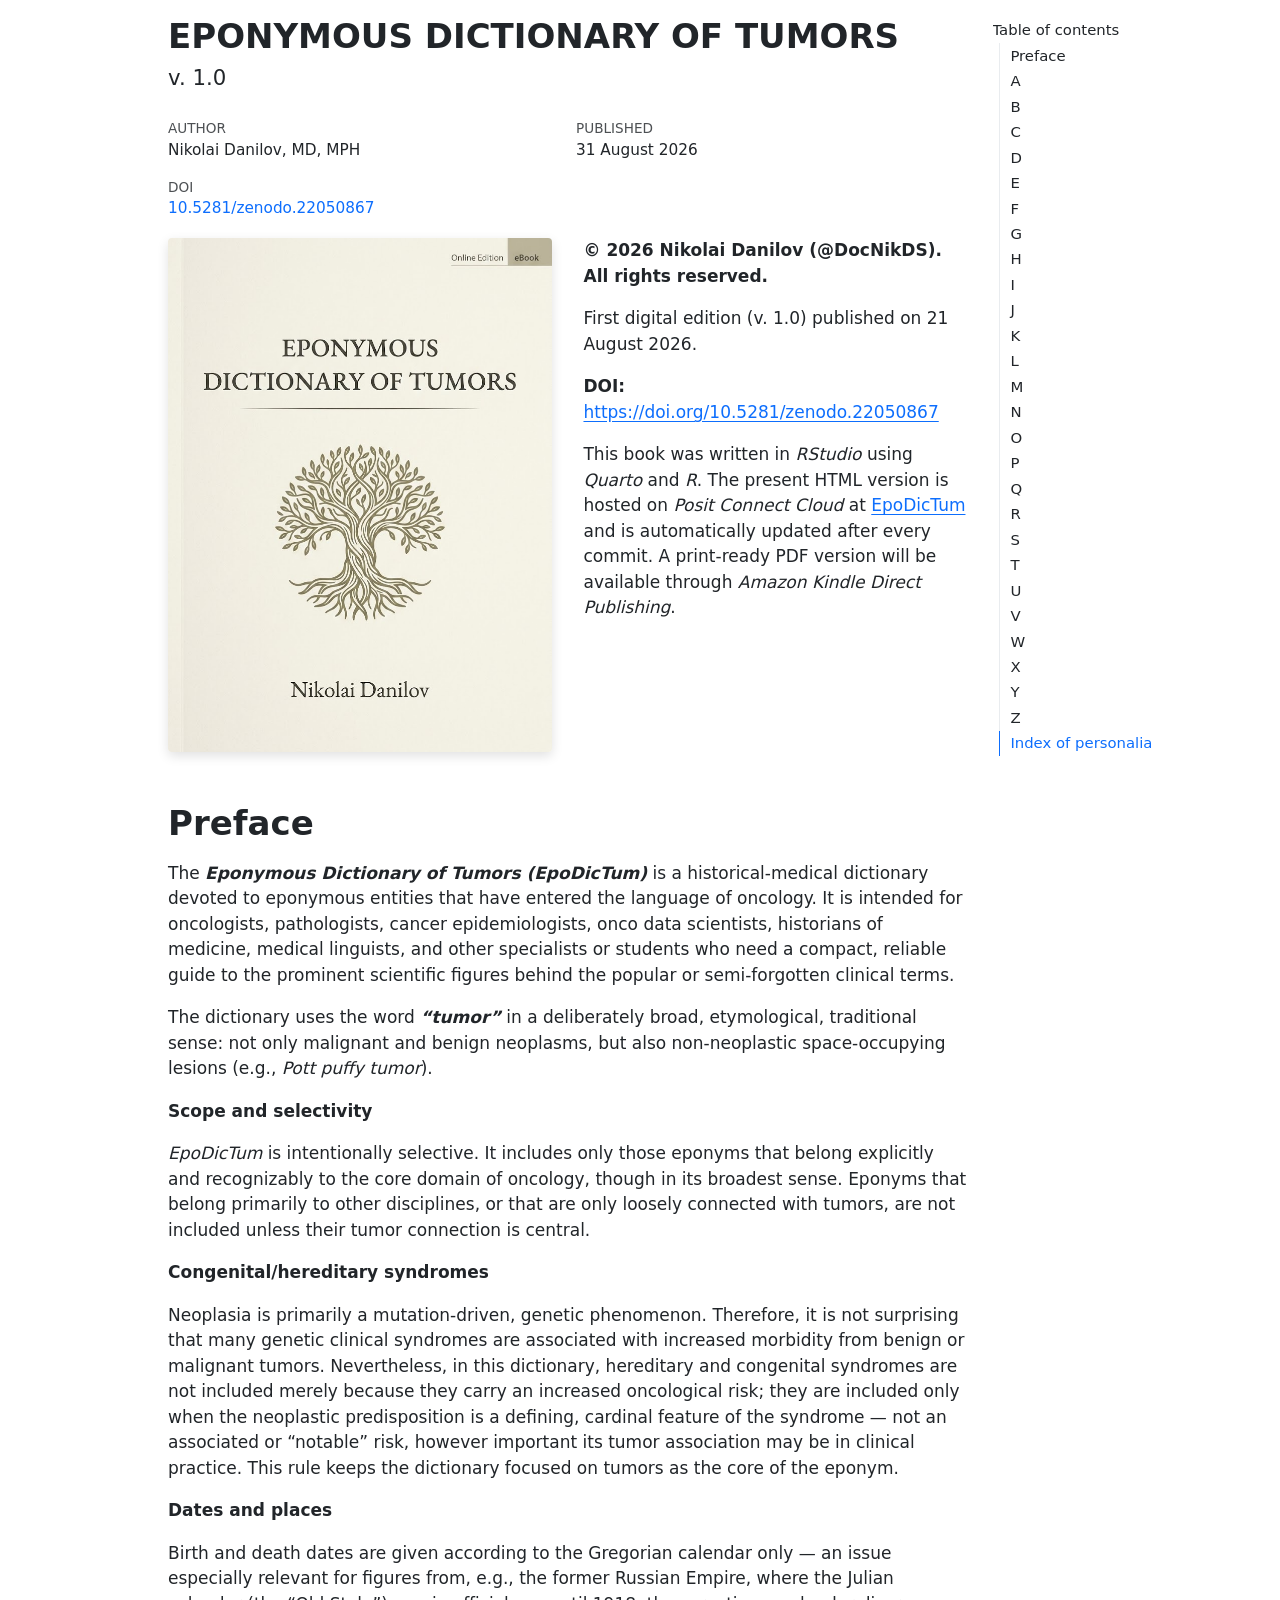
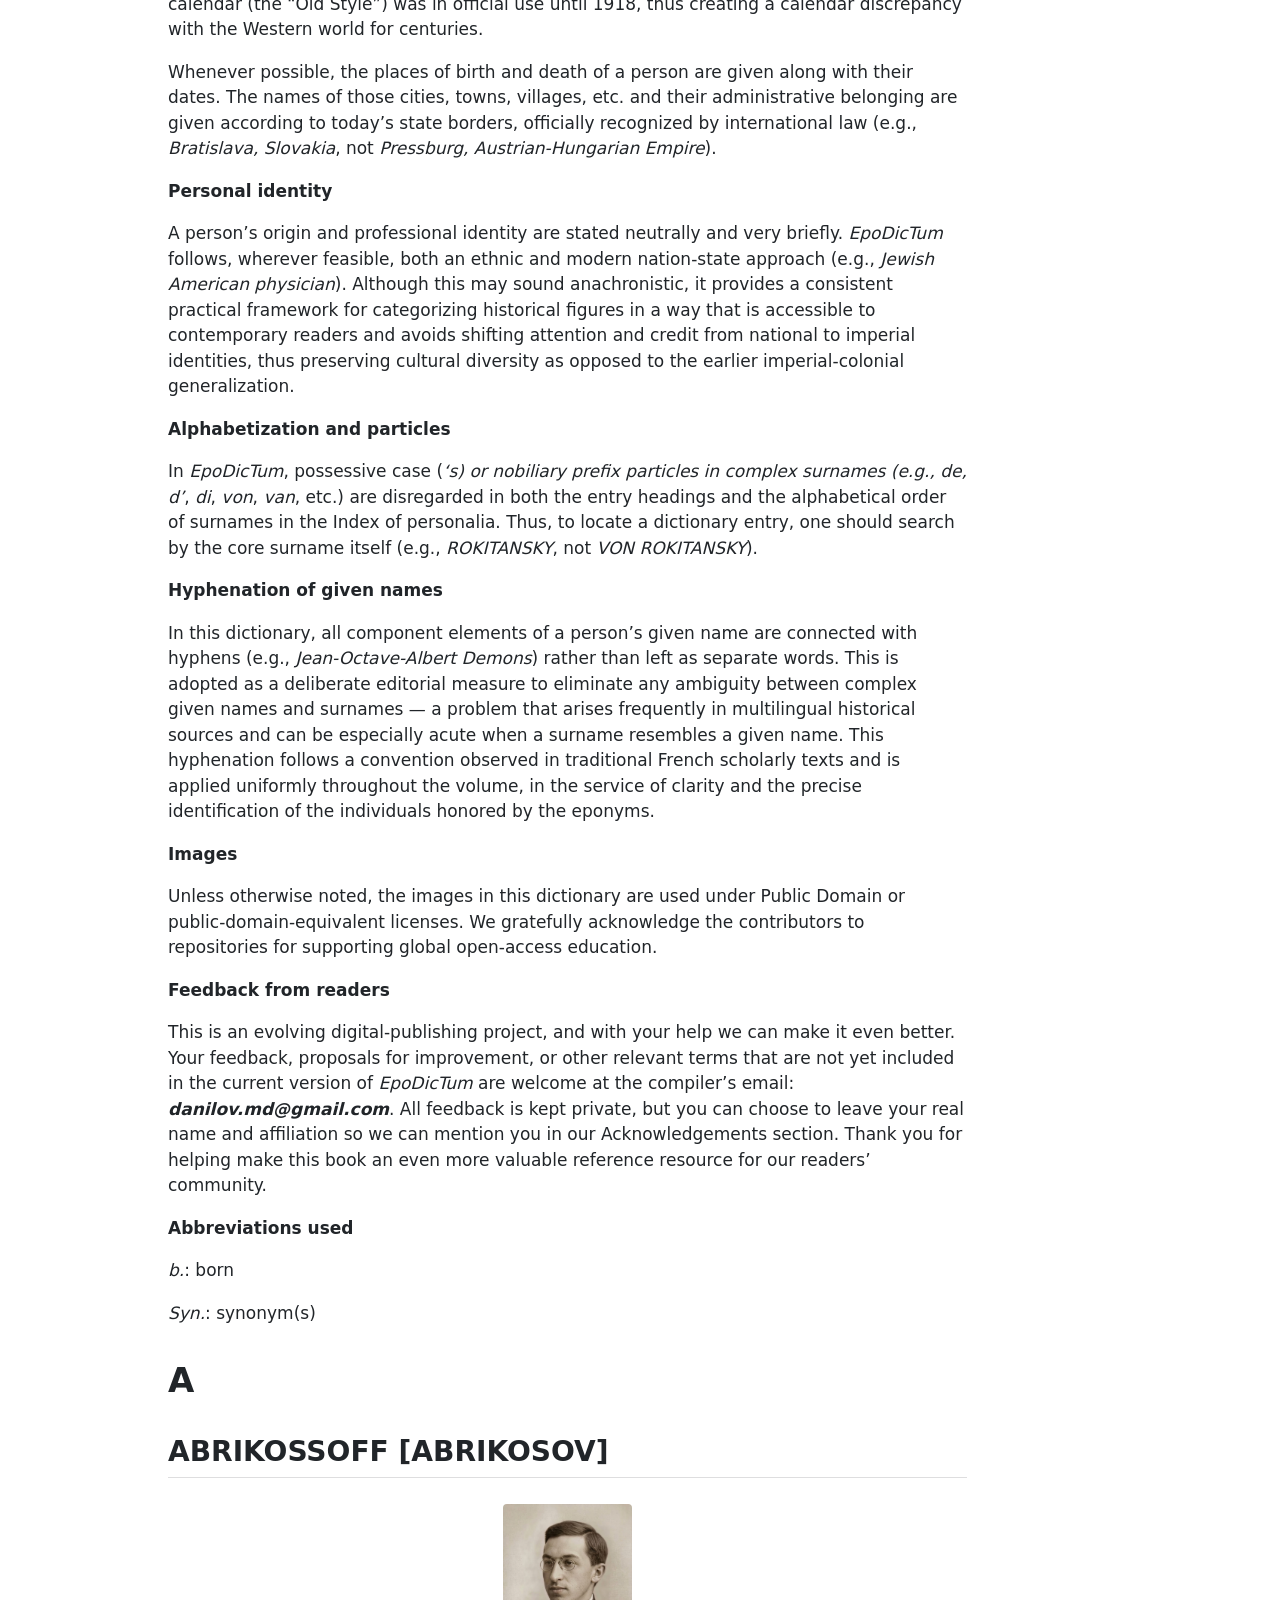
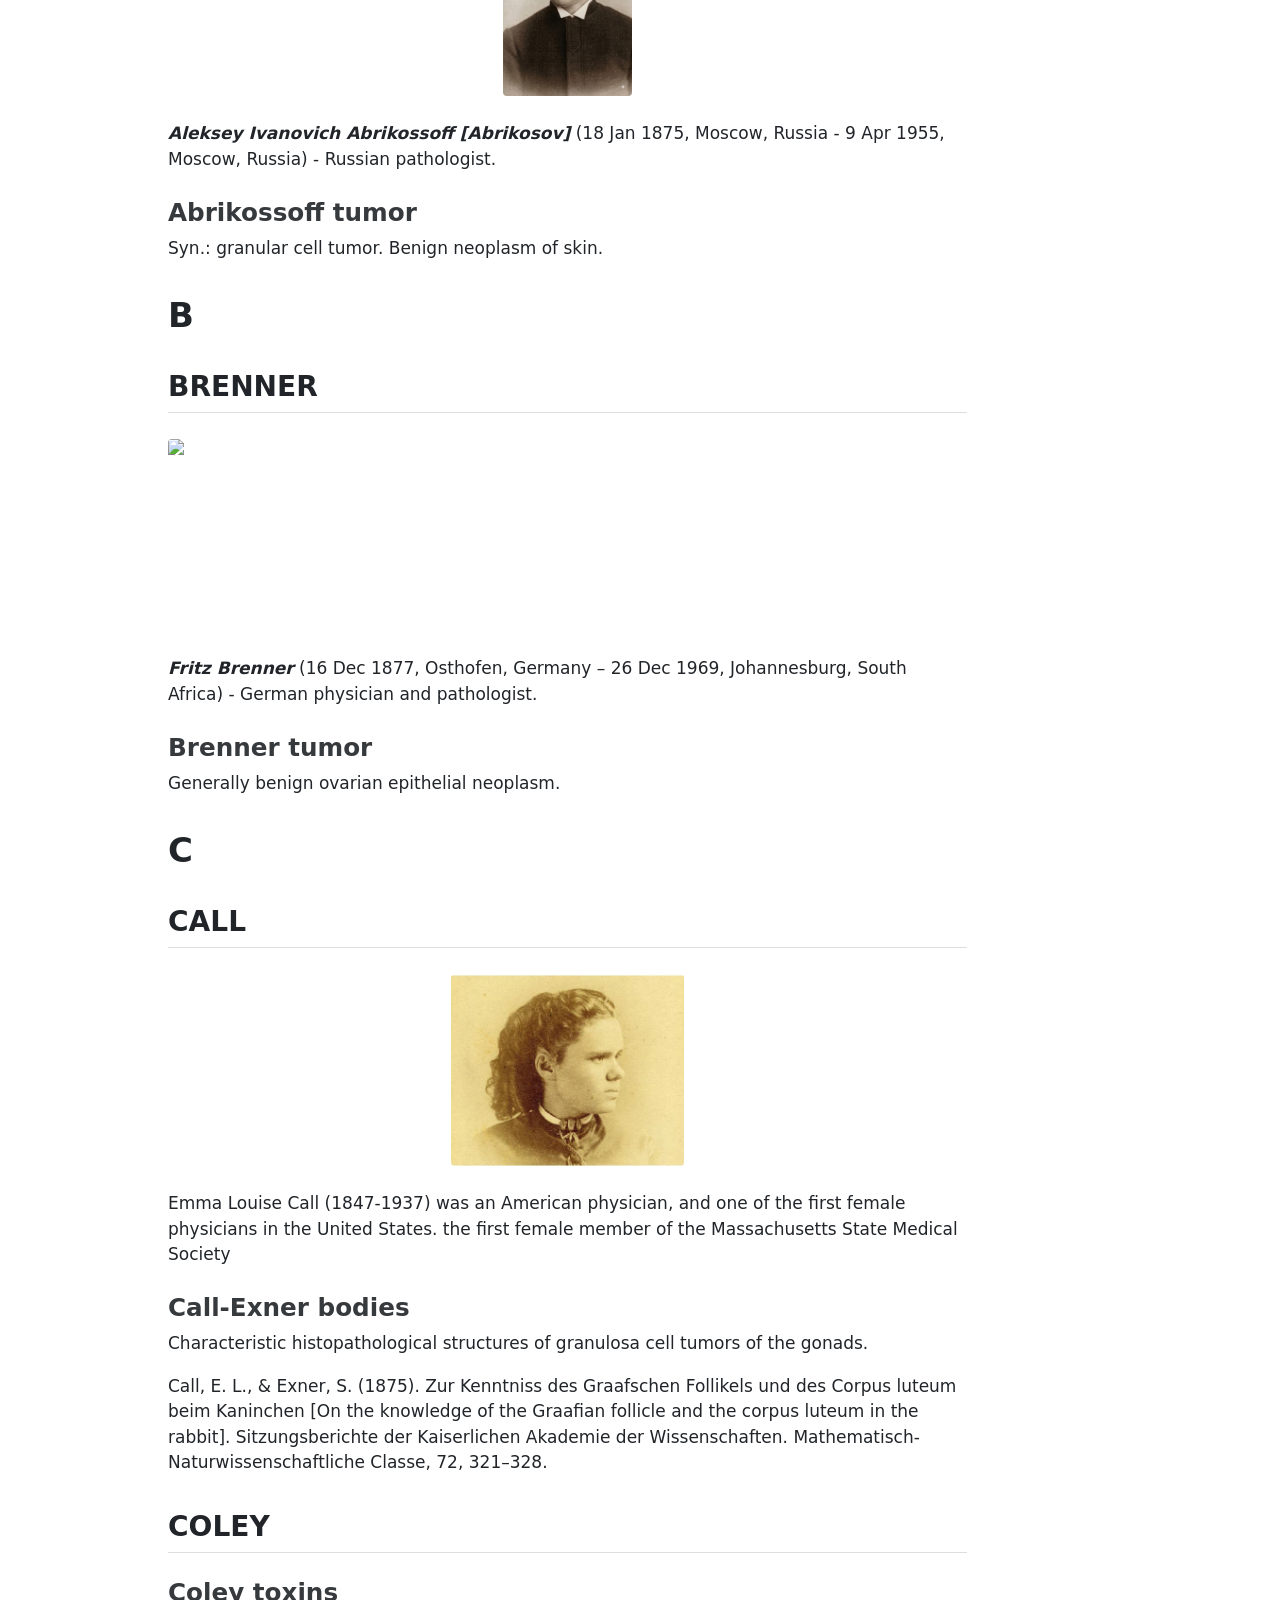
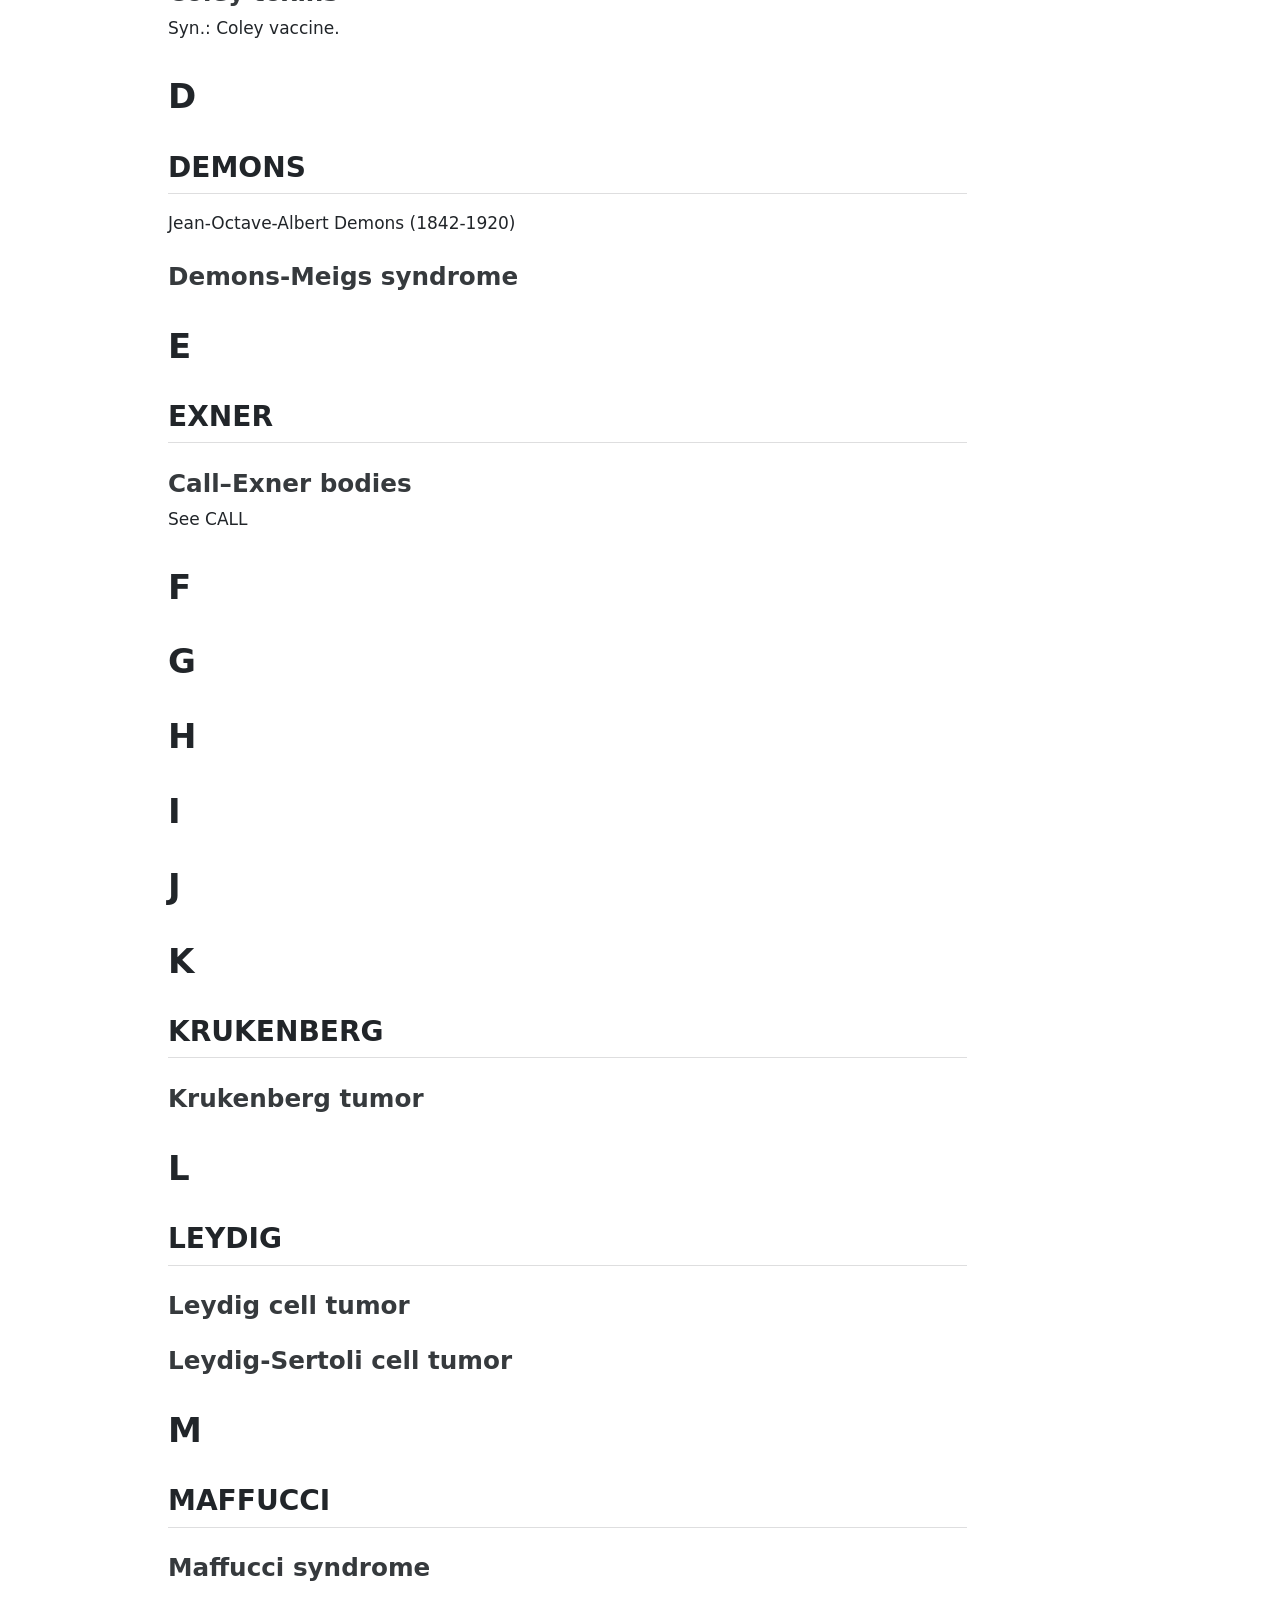
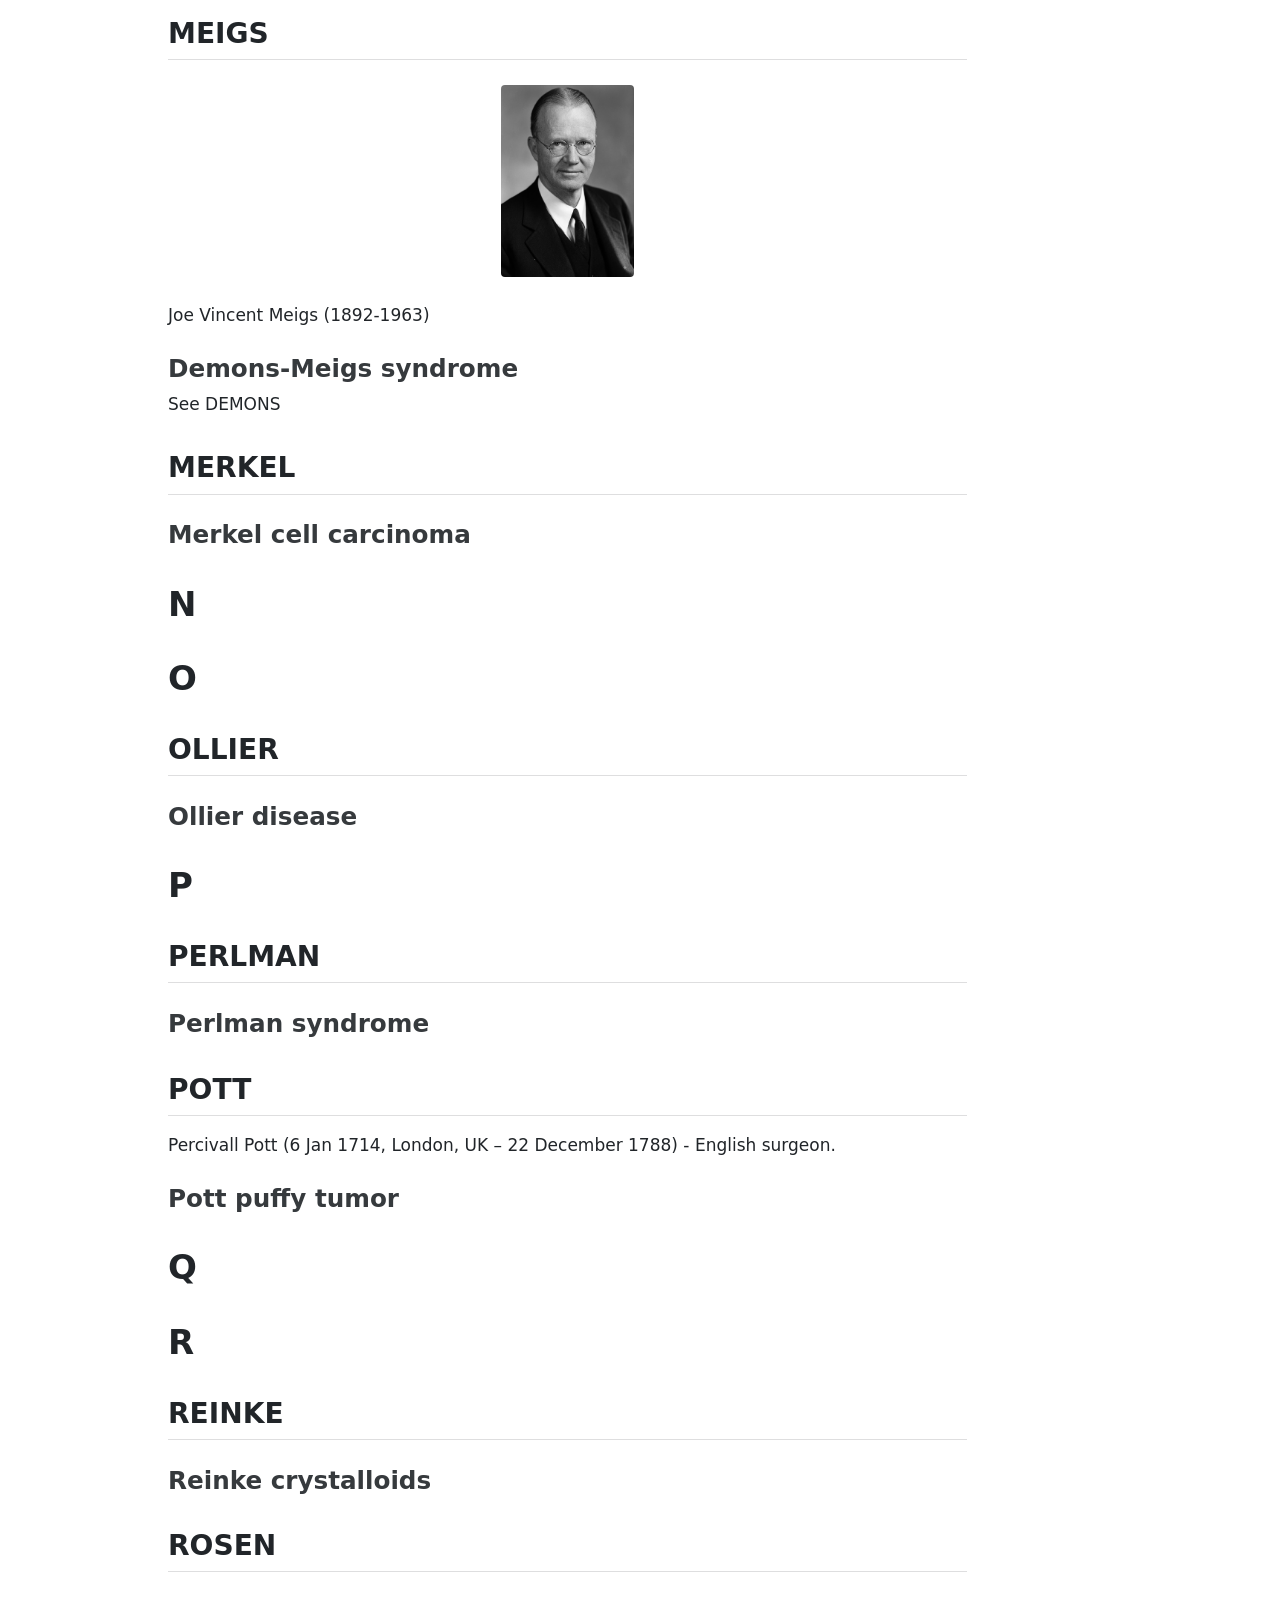
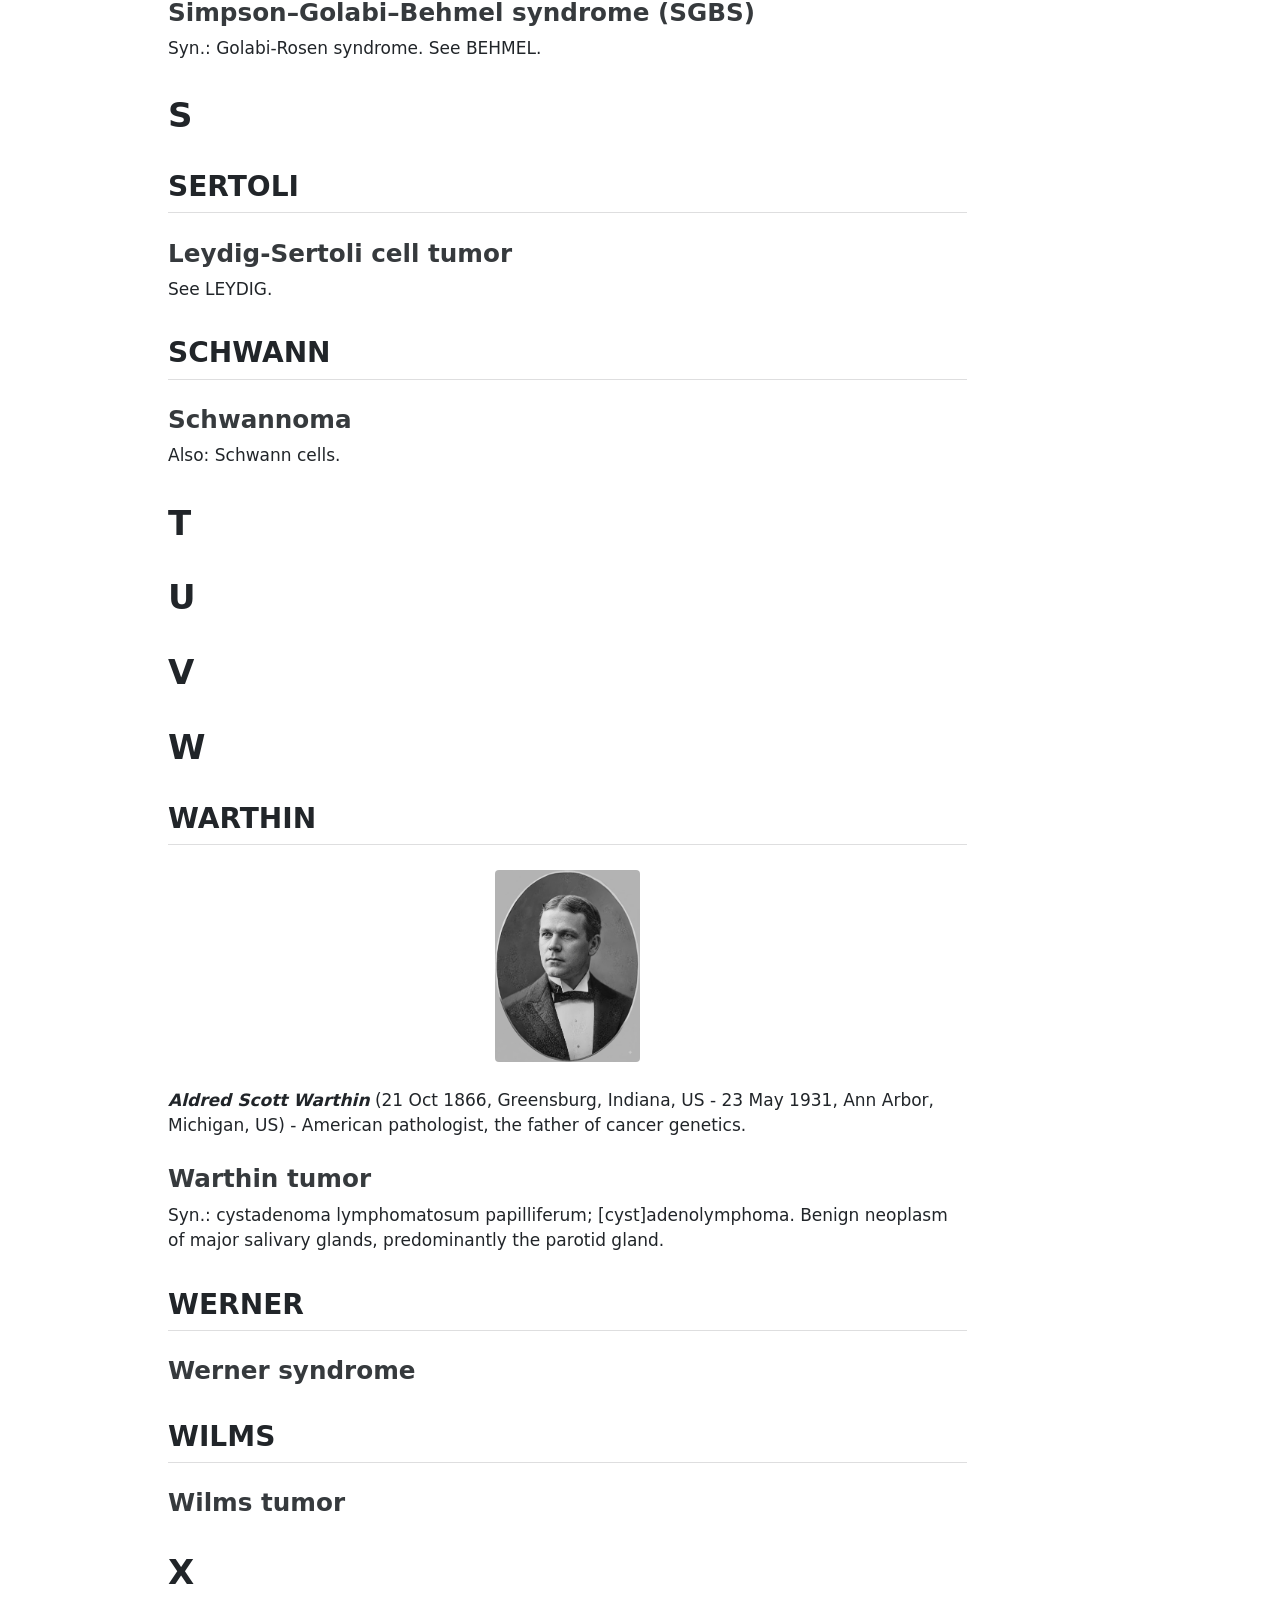
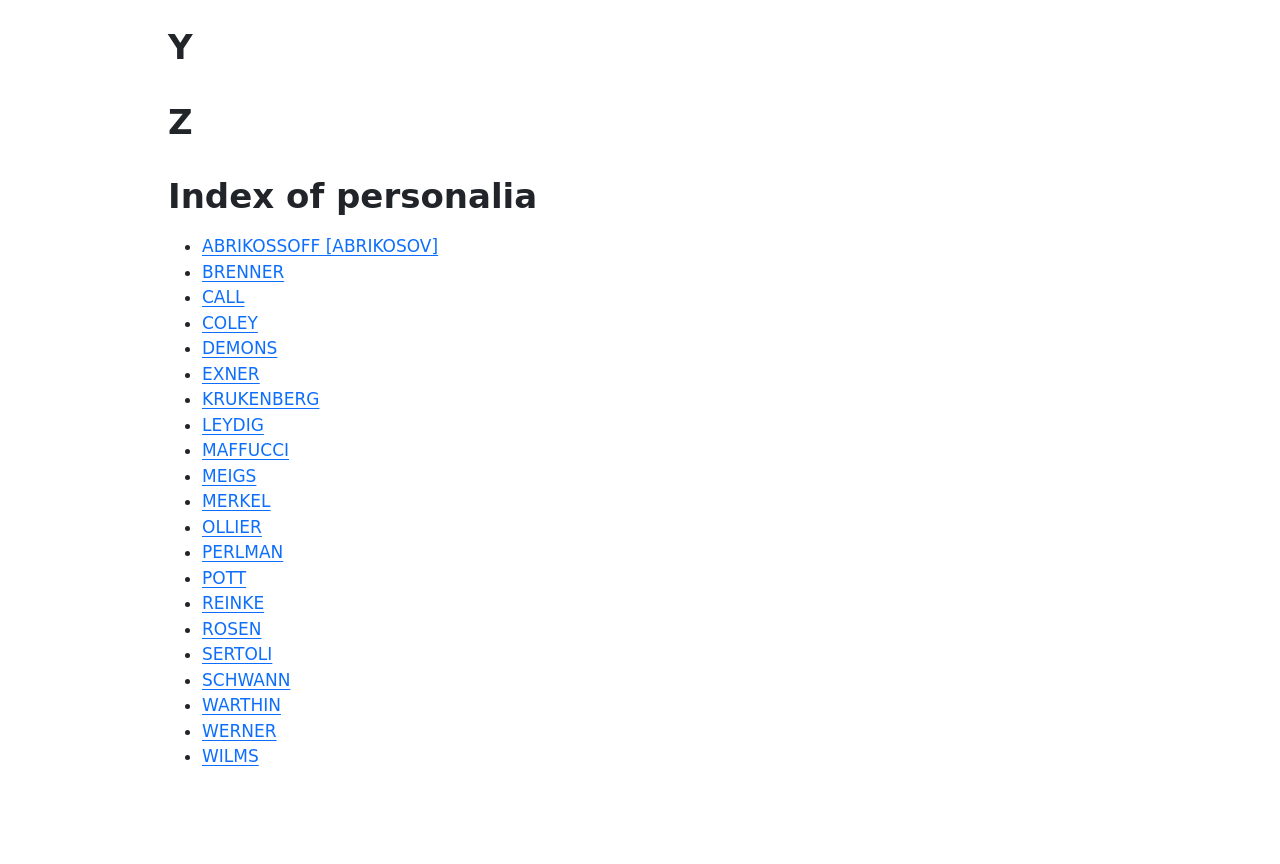
==== commit b8965bb0: "styles.css in the .portraits, UPD." ====
--- a/index.html
+++ b/index.html
@@ -267,7 +267,7 @@
 <p><strong>Hyphenation of given names</strong></p>
 <p>In this dictionary, all component elements of a person’s given name are connected with hyphens (e.g., <em>Jean-Octave-Albert Demons</em>) rather than left as separate words. This is adopted as a deliberate editorial measure to eliminate any ambiguity between complex given names and surnames — a problem that arises frequently in multilingual historical sources and can be especially acute when a surname resembles a given name. This hyphenation follows a convention observed in traditional French scholarly texts and is applied uniformly throughout the volume, in the service of clarity and the precise identification of the individuals honored by the eponyms.</p>
 <p><strong>Images</strong></p>
-<p>Unless otherwise noted, the images in this dictionary are used under <em>Public Domain or Creative Commons Zero (PD/CC0)</em> licenses. We gratefully acknowledge the contributors to repositories for supporting global open-access education.</p>
+<p>Unless otherwise noted, the images in this dictionary are used under Public Domain or public-domain-equivalent licenses. We gratefully acknowledge the contributors to repositories for supporting global open-access education.</p>
 <p><strong>Feedback from readers</strong></p>
 <p>This is an evolving digital-publishing project, and with your help we can make it even better. Your feedback, proposals for improvement, or other relevant terms that are not yet included in the current version of <em>EpoDicTum</em> are welcome at the compiler’s email: <strong><em>danilov.md@gmail.com</em></strong>. All feedback is kept private, but you can choose to leave your real name and affiliation so we can mention you in our Acknowledgements section. Thank you for helping make this book an even more valuable reference resource for our readers’ community.</p>
 <p><strong>Abbreviations used</strong></p>
@@ -279,7 +279,7 @@
 <h1>A</h1>
 <section id="sec-abrikossoff" class="level2">
 <h2 class="anchored" data-anchor-id="sec-abrikossoff">ABRIKOSSOFF [ABRIKOSOV]</h2>
-<p><img src="images/Abrikossoff.jpg" class="portrait img-fluid"> <strong><em>Aleksey Ivanovich Abrikossoff [Abrikosov]</em></strong> (18 Jan 1875, Moscow, Russia - 9 Apr 1955, Мoscow, Russia) - Russian pathologist.</p>
+<p><img src="images/abrikossoff.jpg" class="portrait img-fluid"> <strong><em>Aleksey Ivanovich Abrikossoff [Abrikosov]</em></strong> (18 Jan 1875, Moscow, Russia - 9 Apr 1955, Мoscow, Russia) - Russian pathologist.</p>
 <section id="abrikossoff-tumor" class="level3">
 <h3 class="anchored" data-anchor-id="abrikossoff-tumor">Abrikossoff tumor</h3>
 <p>Syn.: granular cell tumor. Benign neoplasm of skin.</p>
@@ -291,7 +291,7 @@
 <h1>B</h1>
 <section id="sec-brenner" class="level2">
 <h2 class="anchored" data-anchor-id="sec-brenner">BRENNER</h2>
-<p><img src="images/Brenner.jpg" class="portrait img-fluid"> <strong><em>Fritz Brenner</em></strong> (16 Dec 1877, Osthofen, Germany – 26 Dec 1969, Johannesburg, South Africa) - German physician and pathologist.</p>
+<p><img src="images/brenner.jpg" class="portrait img-fluid"> <strong><em>Fritz Brenner</em></strong> (16 Dec 1877, Osthofen, Germany – 26 Dec 1969, Johannesburg, South Africa) - German physician and pathologist.</p>
 <section id="brenner-tumor" class="level3">
 <h3 class="anchored" data-anchor-id="brenner-tumor">Brenner tumor</h3>
 <p>Generally benign ovarian epithelial neoplasm.</p>
@@ -303,8 +303,11 @@
 <h1>C</h1>
 <section id="sec-call" class="level2">
 <h2 class="anchored" data-anchor-id="sec-call">CALL</h2>
+<p><img src="images/call.jpg" class="portrait img-fluid"> Emma Louise Call (1847-1937) was an American physician, and one of the first female physicians in the United States. the first female member of the Massachusetts State Medical Society</p>
 <section id="call-exner-bodies" class="level3">
 <h3 class="anchored" data-anchor-id="call-exner-bodies">Call-Exner bodies</h3>
+<p>Characteristic histopathological structures of granulosa cell tumors of the gonads.</p>
+<p>Call, E. L., &amp; Exner, S. (1875). Zur Kenntniss des Graafschen Follikels und des Corpus luteum beim Kaninchen [On the knowledge of the Graafian follicle and the corpus luteum in the rabbit]. Sitzungsberichte der Kaiserlichen Akademie der Wissenschaften. Mathematisch-Naturwissenschaftliche Classe, 72, 321–328.</p>
 <div style="page-break-after: always;"></div>
 </section>
 </section>
@@ -394,7 +397,7 @@
 </section>
 <section id="sec-meigs" class="level2">
 <h2 class="anchored" data-anchor-id="sec-meigs">MEIGS</h2>
-<p><img src="images/Meigs.jpg" class="portrait img-fluid"> Joe Vincent Meigs (1892-1963)</p>
+<p><img src="images/meigs.jpg" class="portrait img-fluid"> Joe Vincent Meigs (1892-1963)</p>
 <section id="demons-meigs-syndrome-1" class="level3">
 <h3 class="anchored" data-anchor-id="demons-meigs-syndrome-1">Demons-Meigs syndrome</h3>
 <p>See DEMONS</p>
@@ -498,7 +501,7 @@
 <h1>W</h1>
 <section id="sec-warthin" class="level2">
 <h2 class="anchored" data-anchor-id="sec-warthin">WARTHIN</h2>
-<p><img src="images/Warthin.jpg" class="portrait img-fluid"> <strong><em>Aldred Scott Warthin</em></strong> (21 Oct 1866, Greensburg, Indiana, US - 23 May 1931, Ann Arbor, Michigan, US) - American pathologist, the father of cancer genetics.</p>
+<p><img src="images/warthin.jpg" class="portrait img-fluid"> <strong><em>Aldred Scott Warthin</em></strong> (21 Oct 1866, Greensburg, Indiana, US - 23 May 1931, Ann Arbor, Michigan, US) - American pathologist, the father of cancer genetics.</p>
 <section id="warthin-tumor" class="level3">
 <h3 class="anchored" data-anchor-id="warthin-tumor">Warthin tumor</h3>
 <p>Syn.: cystadenoma lymphomatosum papilliferum; [cyst]adenolymphoma. Benign neoplasm of major salivary glands, predominantly the parotid gland.</p>
